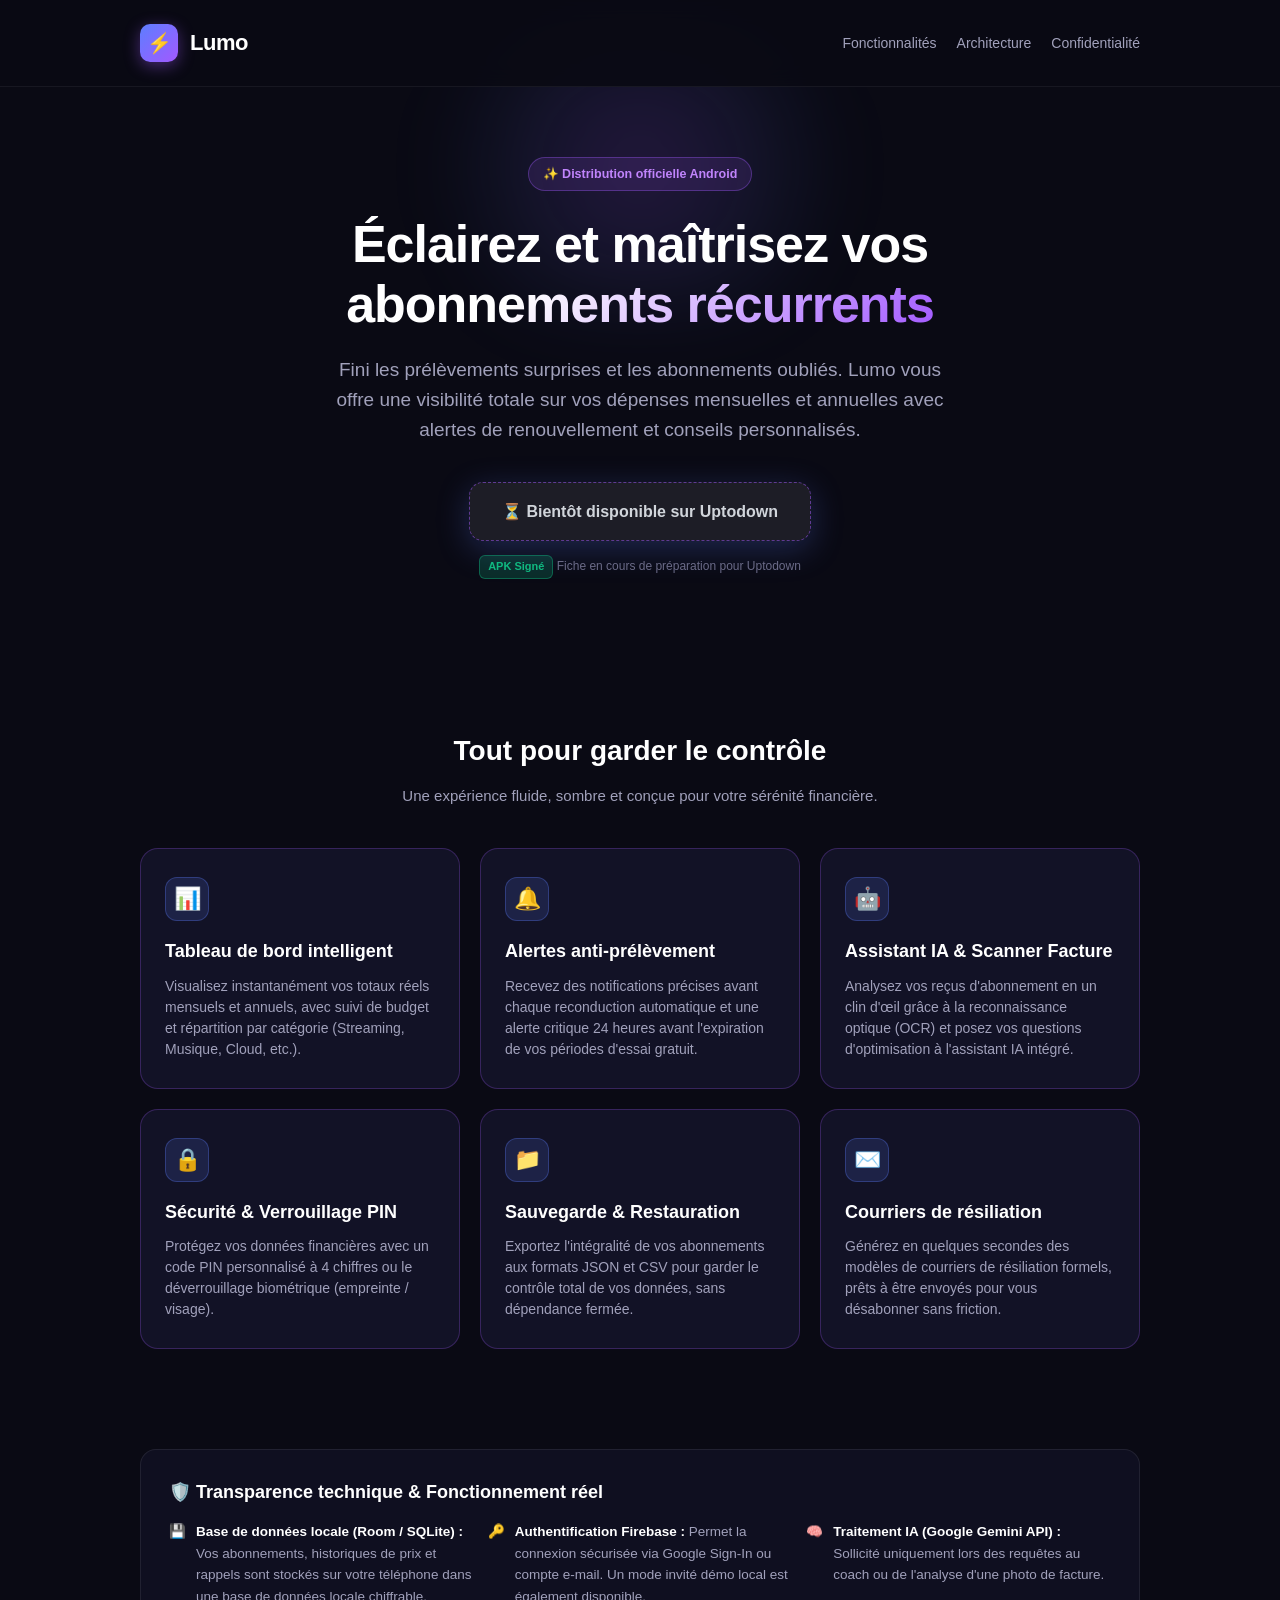
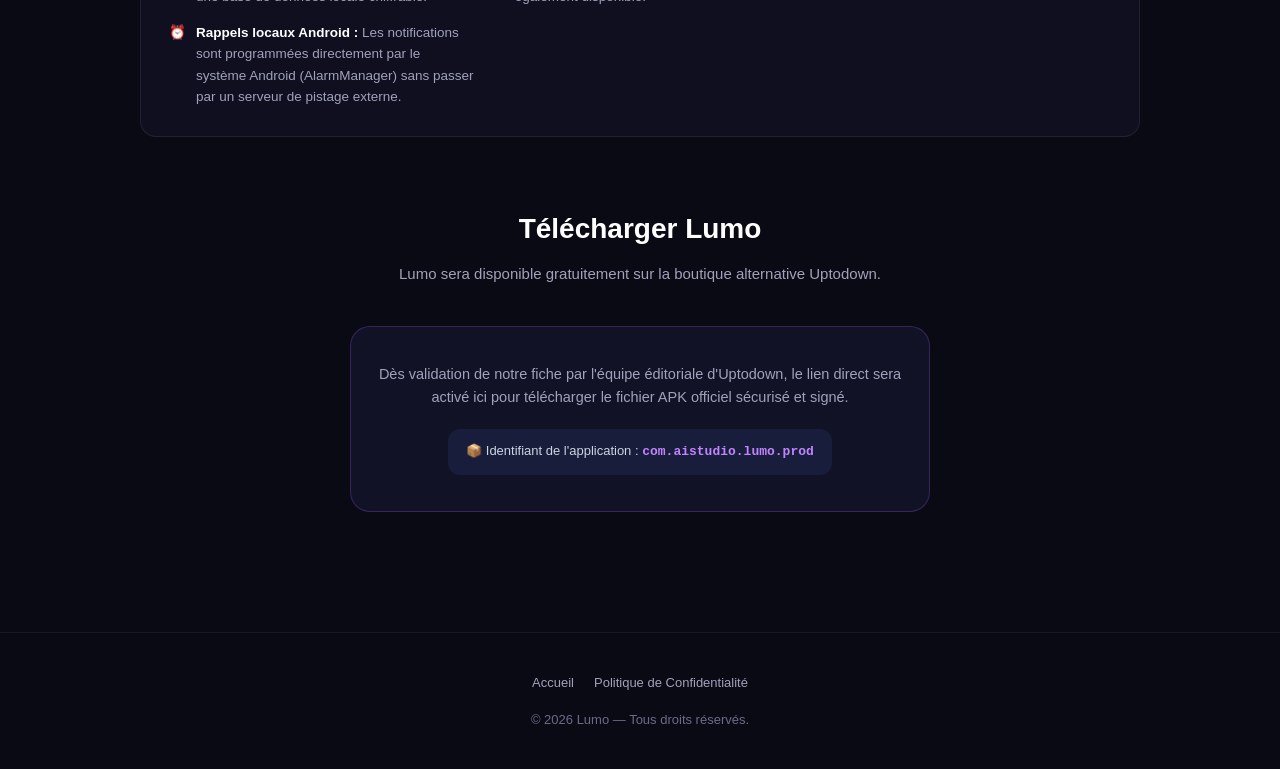
==== index.html @ ab12af0a "Add files via upload" ====
<!DOCTYPE html>
<html lang="fr">
<head>
  <meta charset="UTF-8">
  <meta name="viewport" content="width=device-width, initial-scale=1.0">
  <title>Lumo — Éclairez vos dépenses récurrentes</title>
  <meta name="description" content="Lumo vous aide à centraliser, optimiser et maîtriser vos abonnements récurrents avec alertes proactives et assistant financier.">
  <link rel="stylesheet" href="style.css">
</head>
<body>

  <!-- En-tête -->
  <header>
    <div class="container nav-wrapper">
      <a href="index.html" class="logo-brand">
        <div class="logo-badge">⚡</div>
        <span>Lumo</span>
      </a>
      <nav class="nav-links">
        <a href="#features">Fonctionnalités</a>
        <a href="#tech">Architecture</a>
        <a href="privacy.html">Confidentialité</a>
      </nav>
    </div>
  </header>

  <!-- Section Hero -->
  <main>
    <section class="hero">
      <div class="container">
        <div class="hero-pill">
          <span>✨ Distribution officielle Android</span>
        </div>
        <h1>
          Éclairez et maîtrisez vos <br>
          <span class="gradient-text">abonnements récurrents</span>
        </h1>
        <p class="hero-desc">
          Fini les prélèvements surprises et les abonnements oubliés. Lumo vous offre une visibilité totale sur vos dépenses mensuelles et annuelles avec alertes de renouvellement et conseils personnalisés.
        </p>

        <div class="cta-group">
          <!-- Bouton en attente tant que la fiche Uptodown n'est pas encore créée -->
          <a href="#download" class="btn-primary btn-pending" id="downloadBtn">
            <span>⏳ Bientôt disponible sur Uptodown</span>
          </a>
          <span class="cta-note">
            <span class="badge-uptodown">APK Signé</span> Fiche en cours de préparation pour Uptodown
          </span>
        </div>
      </div>
    </section>

    <!-- Fonctionnalités clés -->
    <section class="features-section" id="features">
      <div class="container">
        <div class="section-title">
          <h2>Tout pour garder le contrôle</h2>
          <p>Une expérience fluide, sombre et conçue pour votre sérénité financière.</p>
        </div>

        <div class="grid-3">
          <div class="card">
            <div class="card-icon">📊</div>
            <h3>Tableau de bord intelligent</h3>
            <p>Visualisez instantanément vos totaux réels mensuels et annuels, avec suivi de budget et répartition par catégorie (Streaming, Musique, Cloud, etc.).</p>
          </div>

          <div class="card">
            <div class="card-icon">🔔</div>
            <h3>Alertes anti-prélèvement</h3>
            <p>Recevez des notifications précises avant chaque reconduction automatique et une alerte critique 24 heures avant l'expiration de vos périodes d'essai gratuit.</p>
          </div>

          <div class="card">
            <div class="card-icon">🤖</div>
            <h3>Assistant IA & Scanner Facture</h3>
            <p>Analysez vos reçus d'abonnement en un clin d'œil grâce à la reconnaissance optique (OCR) et posez vos questions d'optimisation à l'assistant IA intégré.</p>
          </div>

          <div class="card">
            <div class="card-icon">🔒</div>
            <h3>Sécurité & Verrouillage PIN</h3>
            <p>Protégez vos données financières avec un code PIN personnalisé à 4 chiffres ou le déverrouillage biométrique (empreinte / visage).</p>
          </div>

          <div class="card">
            <div class="card-icon">📁</div>
            <h3>Sauvegarde & Restauration</h3>
            <p>Exportez l'intégralité de vos abonnements aux formats JSON et CSV pour garder le contrôle total de vos données, sans dépendance fermée.</p>
          </div>

          <div class="card">
            <div class="card-icon">✉️</div>
            <h3>Courriers de résiliation</h3>
            <p>Générez en quelques secondes des modèles de courriers de résiliation formels, prêts à être envoyés pour vous désabonner sans friction.</p>
          </div>
        </div>
      </div>
    </section>

    <!-- Transparence technique -->
    <section class="tech-section" id="tech">
      <div class="container">
        <div class="tech-box">
          <h3>🛡️ Transparence technique & Fonctionnement réel</h3>
          <ul class="tech-list">
            <li>
              <span>💾</span>
              <div>
                <strong>Base de données locale (Room / SQLite) :</strong>
                Vos abonnements, historiques de prix et rappels sont stockés sur votre téléphone dans une base de données locale chiffrable.
              </div>
            </li>
            <li>
              <span>🔑</span>
              <div>
                <strong>Authentification Firebase :</strong>
                Permet la connexion sécurisée via Google Sign-In ou compte e-mail. Un mode invité démo local est également disponible.
              </div>
            </li>
            <li>
              <span>🧠</span>
              <div>
                <strong>Traitement IA (Google Gemini API) :</strong>
                Sollicité uniquement lors des requêtes au coach ou de l'analyse d'une photo de facture.
              </div>
            </li>
            <li>
              <span>⏰</span>
              <div>
                <strong>Rappels locaux Android :</strong>
                Les notifications sont programmées directement par le système Android (AlarmManager) sans passer par un serveur de pistage externe.
              </div>
            </li>
          </ul>
        </div>
      </div>
    </section>

    <!-- Section Téléchargement -->
    <section class="features-section" id="download" style="text-align: center; padding-top: 30px;">
      <div class="container">
        <div class="section-title">
          <h2>Télécharger Lumo</h2>
          <p>Lumo sera disponible gratuitement sur la boutique alternative Uptodown.</p>
        </div>
        <div style="background: var(--bg-card); border: 1px solid var(--bg-card-border); border-radius: 20px; padding: 36px 20px; max-width: 580px; margin: 0 auto;">
          <p style="color: var(--text-gray); margin-bottom: 20px; font-size: 14.5px;">
            Dès validation de notre fiche par l'équipe éditoriale d'Uptodown, le lien direct sera activé ici pour télécharger le fichier APK officiel sécurisé et signé.
          </p>
          <div style="padding: 12px 18px; background: rgba(93, 126, 255, 0.1); border-radius: 12px; font-size: 13px; color: #cbd5e1; display: inline-block;">
            📦 Identifiant de l'application : <code style="color: var(--neon-purple); font-weight: bold;">com.aistudio.lumo.prod</code>
          </div>
        </div>
      </div>
    </section>
  </main>

  <!-- Pied de page -->
  <footer>
    <div class="container">
      <div class="footer-links">
        <a href="index.html">Accueil</a>
        <a href="privacy.html">Politique de Confidentialité</a>
      </div>
      <p>© 2026 Lumo — Tous droits réservés.</p>
    </div>
  </footer>

</body>
</html>
---- style.css ----
:root {
  --bg-dark: #0a0a14;
  --bg-card: #121226;
  --bg-card-border: rgba(162, 89, 255, 0.25);
  --electric-blue: #5d7eff;
  --neon-violet: #a259ff;
  --neon-purple: #c084fc;
  --text-white: #ffffff;
  --text-gray: #a1a1bb;
  --text-muted: #6b6b88;
  --success-green: #10b981;
  --gradient-cta: linear-gradient(135deg, #5d7eff 0%, #a259ff 100%);
  --glow-shadow: 0 8px 32px rgba(93, 126, 255, 0.25);
}

* {
  margin: 0;
  padding: 0;
  box-sizing: border-box;
}

body {
  font-family: -apple-system, BlinkMacSystemFont, "Segoe UI", Roboto, Helvetica, Arial, sans-serif;
  background-color: var(--bg-dark);
  color: var(--text-white);
  line-height: 1.6;
  overflow-x: hidden;
  -webkit-font-smoothing: antialiased;
}

.container {
  max-width: 1040px;
  margin: 0 auto;
  padding: 0 20px;
}

/* Header */
header {
  padding: 24px 0;
  border-bottom: 1px solid rgba(255, 255, 255, 0.06);
  position: sticky;
  top: 0;
  background-color: rgba(10, 10, 20, 0.92);
  backdrop-filter: blur(12px);
  z-index: 100;
}

.nav-wrapper {
  display: flex;
  justify-content: space-between;
  align-items: center;
}

.logo-brand {
  display: flex;
  align-items: center;
  gap: 12px;
  text-decoration: none;
  color: var(--text-white);
  font-weight: 800;
  font-size: 22px;
  letter-spacing: -0.5px;
}

.logo-badge {
  width: 38px;
  height: 38px;
  border-radius: 10px;
  background: var(--gradient-cta);
  display: flex;
  align-items: center;
  justify-content: center;
  font-size: 20px;
  box-shadow: 0 4px 16px rgba(162, 89, 255, 0.4);
}

.nav-links {
  display: flex;
  align-items: center;
  gap: 20px;
}

.nav-links a {
  color: var(--text-gray);
  text-decoration: none;
  font-size: 14px;
  font-weight: 500;
  transition: color 0.2s ease;
}

.nav-links a:hover {
  color: var(--text-white);
}

/* Hero Section */
.hero {
  padding: 70px 0 50px;
  text-align: center;
  position: relative;
}

.hero::before {
  content: "";
  position: absolute;
  top: -60px;
  left: 50%;
  transform: translateX(-50%);
  width: 480px;
  height: 280px;
  background: radial-gradient(circle, rgba(162, 89, 255, 0.18) 0%, rgba(93, 126, 255, 0.08) 50%, transparent 70%);
  filter: blur(40px);
  pointer-events: none;
  z-index: 0;
}

.hero-pill {
  display: inline-flex;
  align-items: center;
  gap: 8px;
  padding: 6px 14px;
  border-radius: 20px;
  background: rgba(162, 89, 255, 0.12);
  border: 1px solid rgba(162, 89, 255, 0.35);
  font-size: 12.5px;
  font-weight: 600;
  color: var(--neon-purple);
  margin-bottom: 24px;
  position: relative;
  z-index: 1;
}

.hero h1 {
  font-size: clamp(32px, 6vw, 52px);
  font-weight: 800;
  line-height: 1.15;
  letter-spacing: -1px;
  margin-bottom: 20px;
  position: relative;
  z-index: 1;
}

.gradient-text {
  background: linear-gradient(135deg, #ffffff 30%, #a259ff 100%);
  -webkit-background-clip: text;
  -webkit-text-fill-color: transparent;
}

.hero-desc {
  font-size: clamp(16px, 2.5vw, 19px);
  color: var(--text-gray);
  max-width: 620px;
  margin: 0 auto 36px;
  position: relative;
  z-index: 1;
}

.cta-group {
  display: flex;
  flex-direction: column;
  align-items: center;
  gap: 14px;
  margin-bottom: 40px;
  position: relative;
  z-index: 1;
}

.btn-primary {
  display: inline-flex;
  align-items: center;
  justify-content: center;
  gap: 10px;
  padding: 16px 32px;
  border-radius: 14px;
  background: var(--gradient-cta);
  color: var(--text-white);
  font-weight: 700;
  font-size: 16px;
  text-decoration: none;
  box-shadow: var(--glow-shadow);
  transition: transform 0.2s ease, box-shadow 0.2s ease;
  cursor: pointer;
  border: none;
}

.btn-primary:hover {
  transform: translateY(-2px);
  box-shadow: 0 12px 36px rgba(162, 89, 255, 0.4);
}

.btn-pending {
  background: rgba(255, 255, 255, 0.08);
  border: 1px dashed rgba(162, 89, 255, 0.5);
  color: #d1d5db;
  cursor: default;
}

.badge-uptodown {
  display: inline-block;
  font-size: 11px;
  background: rgba(16, 185, 129, 0.2);
  color: var(--success-green);
  padding: 2px 8px;
  border-radius: 6px;
  border: 1px solid rgba(16, 185, 129, 0.4);
  font-weight: 700;
}

.cta-note {
  font-size: 12px;
  color: var(--text-muted);
}

/* Feature Grid */
.features-section {
  padding: 60px 0;
}

.section-title {
  text-align: center;
  margin-bottom: 40px;
}

.section-title h2 {
  font-size: 28px;
  font-weight: 800;
  margin-bottom: 10px;
}

.section-title p {
  color: var(--text-gray);
  font-size: 15px;
}

.grid-3 {
  display: grid;
  grid-template-columns: repeat(auto-fit, minmax(280px, 1fr));
  gap: 20px;
}

.card {
  background: var(--bg-card);
  border: 1px solid var(--bg-card-border);
  border-radius: 18px;
  padding: 28px 24px;
  transition: transform 0.2s ease, border-color 0.2s ease;
}

.card:hover {
  transform: translateY(-4px);
  border-color: rgba(93, 126, 255, 0.5);
}

.card-icon {
  width: 44px;
  height: 44px;
  border-radius: 12px;
  background: rgba(93, 126, 255, 0.15);
  display: flex;
  align-items: center;
  justify-content: center;
  font-size: 22px;
  margin-bottom: 16px;
  border: 1px solid rgba(93, 126, 255, 0.3);
}

.card h3 {
  font-size: 18px;
  font-weight: 700;
  margin-bottom: 10px;
}

.card p {
  font-size: 14px;
  color: var(--text-gray);
  line-height: 1.5;
}

/* Technical Transparency Section */
.tech-section {
  padding: 40px 0;
}

.tech-box {
  background: rgba(18, 18, 38, 0.7);
  border: 1px solid rgba(255, 255, 255, 0.08);
  border-radius: 16px;
  padding: 28px;
}

.tech-box h3 {
  font-size: 18px;
  margin-bottom: 14px;
  display: flex;
  align-items: center;
  gap: 8px;
}

.tech-list {
  list-style: none;
  display: grid;
  grid-template-columns: repeat(auto-fit, minmax(260px, 1fr));
  gap: 14px;
}

.tech-list li {
  font-size: 13.5px;
  color: var(--text-gray);
  display: flex;
  align-items: flex-start;
  gap: 10px;
}

.tech-list li strong {
  color: var(--text-white);
}

/* Footer */
footer {
  border-top: 1px solid rgba(255, 255, 255, 0.06);
  padding: 40px 0;
  margin-top: 60px;
  text-align: center;
  font-size: 13px;
  color: var(--text-muted);
}

.footer-links {
  display: flex;
  justify-content: center;
  gap: 20px;
  margin-bottom: 16px;
}

.footer-links a {
  color: var(--text-gray);
  text-decoration: none;
  font-weight: 500;
}

.footer-links a:hover {
  color: var(--neon-purple);
}

/* Privacy Policy Layout */
.privacy-content {
  padding: 40px 0 80px;
  max-width: 820px;
  margin: 0 auto;
}

.privacy-content h1 {
  font-size: 32px;
  margin-bottom: 12px;
}

.privacy-content .date-badge {
  font-size: 13px;
  color: var(--text-muted);
  margin-bottom: 32px;
  display: block;
}

.privacy-section {
  background: var(--bg-card);
  border: 1px solid var(--bg-card-border);
  border-radius: 16px;
  padding: 24px;
  margin-bottom: 24px;
}

.privacy-section h2 {
  font-size: 19px;
  color: var(--electric-blue);
  margin-bottom: 12px;
  display: flex;
  align-items: center;
  gap: 10px;
}

.privacy-section p, .privacy-section ul {
  font-size: 14px;
  color: var(--text-gray);
  line-height: 1.65;
  margin-bottom: 12px;
}

.privacy-section ul {
  padding-left: 20px;
}

.privacy-section li {
  margin-bottom: 8px;
}

.notice-box {
  background: rgba(93, 126, 255, 0.1);
  border-left: 3px solid var(--electric-blue);
  padding: 14px;
  border-radius: 0 10px 10px 0;
  margin: 16px 0;
  font-size: 13px;
  color: #cbd5e1;
}

.contact-highlight {
  background: rgba(162, 89, 255, 0.1);
  border: 1px dashed rgba(162, 89, 255, 0.4);
  padding: 16px;
  border-radius: 12px;
  margin-top: 14px;
  font-size: 13px;
}
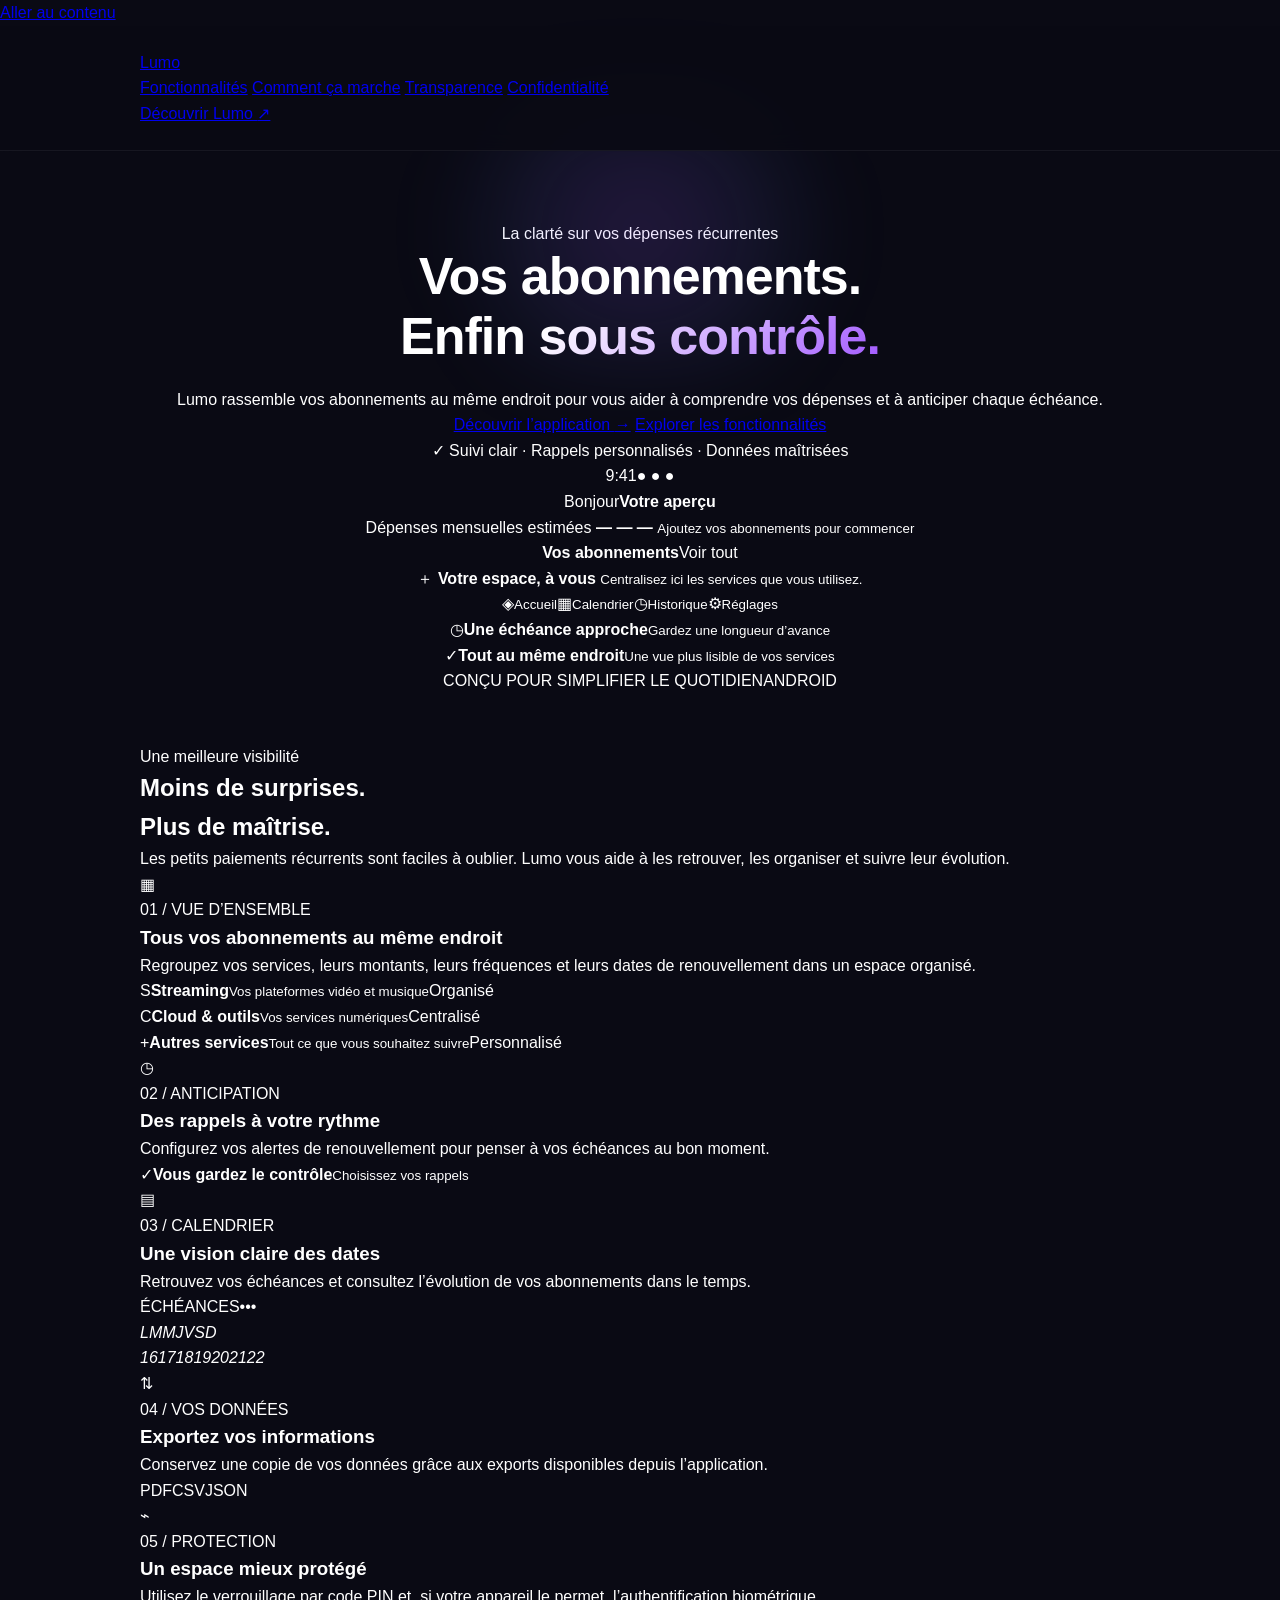
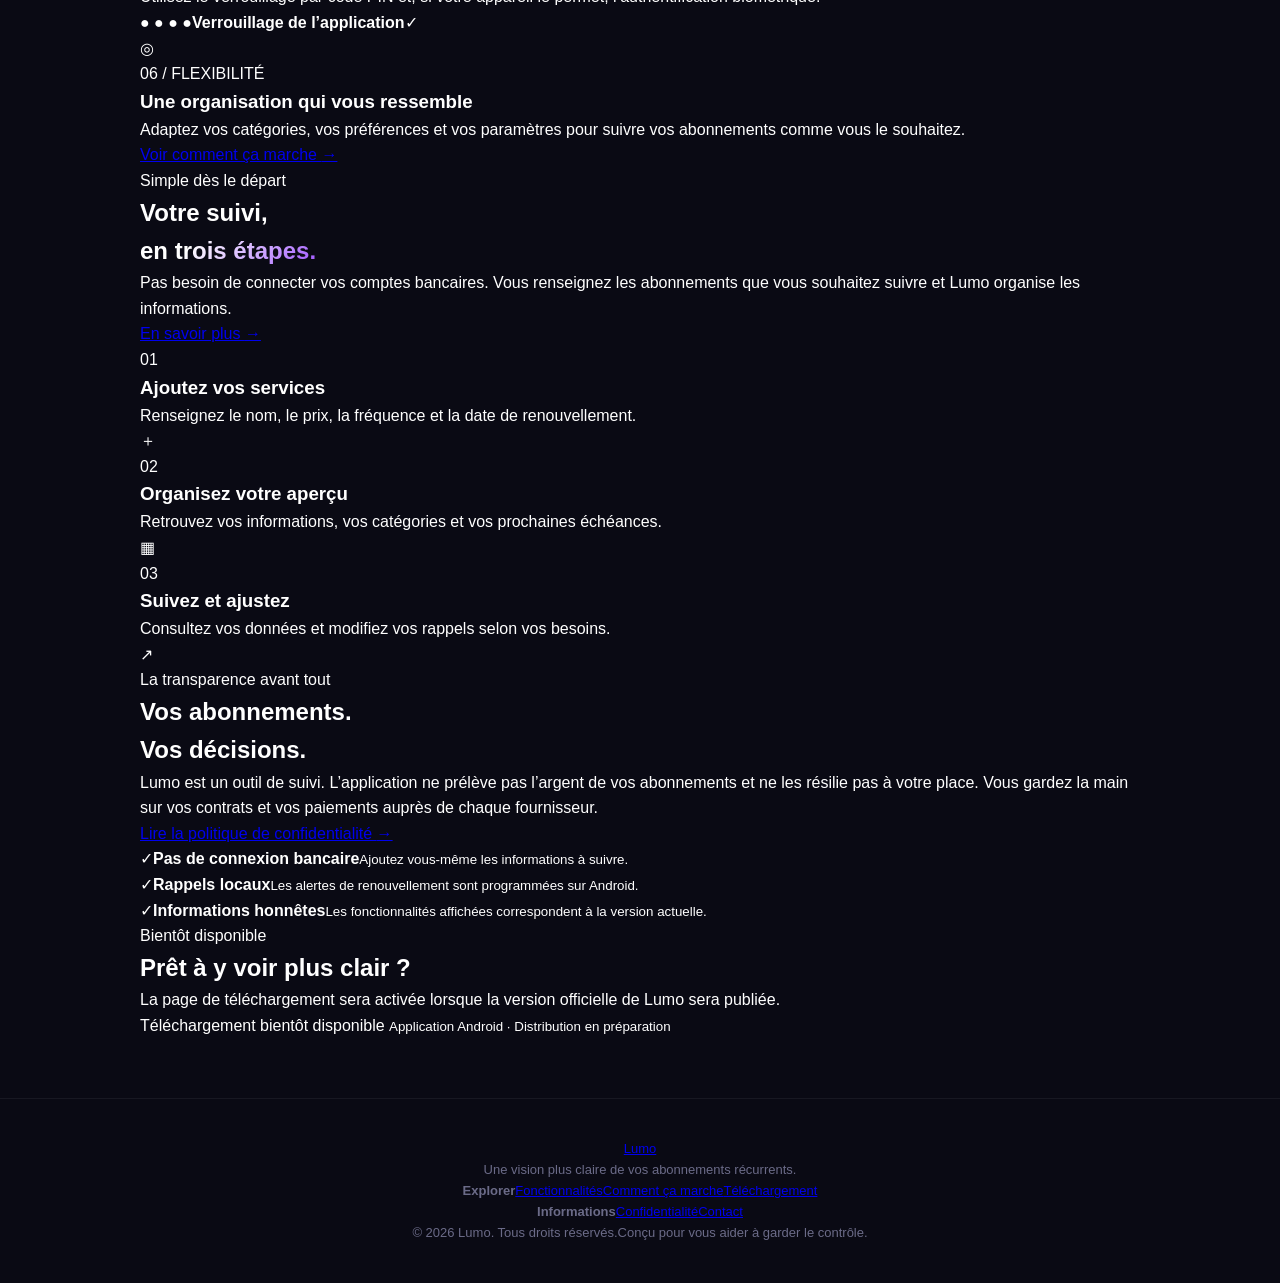
==== commit 2e5882c1: "Redesign Lumo landing page" ====
--- a/index.html
+++ b/index.html
@@ -1,172 +1,194 @@
-<!DOCTYPE html>
+<!doctype html>
 <html lang="fr">
 <head>
-  <meta charset="UTF-8">
-  <meta name="viewport" content="width=device-width, initial-scale=1.0">
-  <title>Lumo — Éclairez vos dépenses récurrentes</title>
-  <meta name="description" content="Lumo vous aide à centraliser, optimiser et maîtriser vos abonnements récurrents avec alertes proactives et assistant financier.">
+  <meta charset="utf-8">
+  <meta name="viewport" content="width=device-width, initial-scale=1">
+  <meta name="theme-color" content="#090914">
+  <meta name="description" content="Lumo vous aide à organiser vos abonnements, suivre vos dépenses récurrentes et anticiper vos prochaines échéances depuis Android.">
+  <meta property="og:type" content="website">
+  <meta property="og:title" content="Lumo — Vos abonnements, en toute clarté">
+  <meta property="og:description" content="Une vue claire de vos abonnements, de vos dépenses et de vos prochaines échéances.">
+  <title>Lumo — Vos abonnements, en toute clarté</title>
+  <link rel="preconnect" href="https://fonts.googleapis.com">
+  <link rel="preconnect" href="https://fonts.gstatic.com" crossorigin>
+  <link href="https://fonts.googleapis.com/css2?family=DM+Sans:wght@400;500;600;700&family=Manrope:wght@400;500;600;700;800&display=swap" rel="stylesheet">
   <link rel="stylesheet" href="style.css">
 </head>
 <body>
-
-  <!-- En-tête -->
-  <header>
-    <div class="container nav-wrapper">
-      <a href="index.html" class="logo-brand">
-        <div class="logo-badge">⚡</div>
+  <a class="skip-link" href="#contenu">Aller au contenu</a>
+  <header class="site-header">
+    <div class="container nav-shell">
+      <a class="brand" href="index.html" aria-label="Lumo, accueil">
+        <span class="brand-mark" aria-hidden="true"><span></span><span></span><span></span></span>
         <span>Lumo</span>
       </a>
-      <nav class="nav-links">
-        <a href="#features">Fonctionnalités</a>
-        <a href="#tech">Architecture</a>
+      <nav class="main-nav" aria-label="Navigation principale">
+        <a href="#fonctionnalites">Fonctionnalités</a>
+        <a href="#comment-ca-marche">Comment ça marche</a>
+        <a href="#transparence">Transparence</a>
         <a href="privacy.html">Confidentialité</a>
       </nav>
+      <a class="nav-cta" href="#telechargement">Découvrir Lumo <span aria-hidden="true">↗</span></a>
     </div>
   </header>
 
-  <!-- Section Hero -->
-  <main>
-    <section class="hero">
+  <main id="contenu">
+    <section class="hero section-wrap">
+      <div class="hero-glow hero-glow-one" aria-hidden="true"></div>
+      <div class="hero-glow hero-glow-two" aria-hidden="true"></div>
+      <div class="container hero-grid">
+        <div class="hero-copy">
+          <div class="eyebrow"><span class="status-dot"></span> La clarté sur vos dépenses récurrentes</div>
+          <h1>Vos abonnements.<br><span class="gradient-text">Enfin sous contrôle.</span></h1>
+          <p class="hero-lead">Lumo rassemble vos abonnements au même endroit pour vous aider à comprendre vos dépenses et à anticiper chaque échéance.</p>
+          <div class="hero-actions">
+            <a class="button button-primary" href="#telechargement">Découvrir l’application <span aria-hidden="true">→</span></a>
+            <a class="button button-quiet" href="#fonctionnalites">Explorer les fonctionnalités</a>
+          </div>
+          <div class="hero-proof">
+            <span class="proof-icon">✓</span>
+            <span>Suivi clair · Rappels personnalisés · Données maîtrisées</span>
+          </div>
+        </div>
+
+        <div class="product-stage" aria-label="Aperçu illustratif de l'interface Lumo">
+          <div class="stage-orbit orbit-a" aria-hidden="true"></div>
+          <div class="stage-orbit orbit-b" aria-hidden="true"></div>
+          <div class="phone-frame">
+            <div class="phone-top"><span>9:41</span><span>● ● ●</span></div>
+            <div class="app-screen">
+              <div class="app-greeting"><span>Bonjour</span><strong>Votre aperçu</strong></div>
+              <div class="app-total-card">
+                <span>Dépenses mensuelles estimées</span>
+                <strong>— — —</strong>
+                <small>Ajoutez vos abonnements pour commencer</small>
+                <div class="total-sparkline"><i></i><i></i><i></i><i></i><i></i><i></i><i></i><i></i><i></i></div>
+              </div>
+              <div class="app-section-head"><strong>Vos abonnements</strong><span>Voir tout</span></div>
+              <div class="app-empty">
+                <span class="empty-symbol">＋</span>
+                <strong>Votre espace, à vous</strong>
+                <small>Centralisez ici les services que vous utilisez.</small>
+              </div>
+              <div class="app-bottom"><span class="active">◈<small>Accueil</small></span><span>▦<small>Calendrier</small></span><span>◷<small>Historique</small></span><span>⚙<small>Réglages</small></span></div>
+            </div>
+          </div>
+          <div class="floating-note note-top"><span class="note-icon">◷</span><span><strong>Une échéance approche</strong><small>Gardez une longueur d’avance</small></span></div>
+          <div class="floating-note note-bottom"><span class="note-icon note-check">✓</span><span><strong>Tout au même endroit</strong><small>Une vue plus lisible de vos services</small></span></div>
+        </div>
+      </div>
+      <div class="container hero-bottom"><span>CONÇU POUR SIMPLIFIER LE QUOTIDIEN</span><span class="hero-line"></span><span>ANDROID</span></div>
+    </section>
+
+    <section class="intro section-wrap" id="fonctionnalites">
       <div class="container">
-        <div class="hero-pill">
-          <span>✨ Distribution officielle Android</span>
+        <div class="section-heading">
+          <span class="eyebrow">Une meilleure visibilité</span>
+          <h2>Moins de surprises.<br><span class="muted-gradient">Plus de maîtrise.</span></h2>
+          <p>Les petits paiements récurrents sont faciles à oublier. Lumo vous aide à les retrouver, les organiser et suivre leur évolution.</p>
         </div>
-        <h1>
-          Éclairez et maîtrisez vos <br>
-          <span class="gradient-text">abonnements récurrents</span>
-        </h1>
-        <p class="hero-desc">
-          Fini les prélèvements surprises et les abonnements oubliés. Lumo vous offre une visibilité totale sur vos dépenses mensuelles et annuelles avec alertes de renouvellement et conseils personnalisés.
-        </p>
-
-        <div class="cta-group">
-          <!-- Bouton en attente tant que la fiche Uptodown n'est pas encore créée -->
-          <a href="#download" class="btn-primary btn-pending" id="downloadBtn">
-            <span>⏳ Bientôt disponible sur Uptodown</span>
-          </a>
-          <span class="cta-note">
-            <span class="badge-uptodown">APK Signé</span> Fiche en cours de préparation pour Uptodown
-          </span>
+        <div class="feature-grid">
+          <article class="feature-card feature-card-large">
+            <div class="feature-icon icon-purple">▦</div>
+            <span class="feature-kicker">01 / VUE D’ENSEMBLE</span>
+            <h3>Tous vos abonnements au même endroit</h3>
+            <p>Regroupez vos services, leurs montants, leurs fréquences et leurs dates de renouvellement dans un espace organisé.</p>
+            <div class="mini-list">
+              <div><span class="service-dot dot-one">S</span><span><strong>Streaming</strong><small>Vos plateformes vidéo et musique</small></span><span class="mini-tag">Organisé</span></div>
+              <div><span class="service-dot dot-two">C</span><span><strong>Cloud & outils</strong><small>Vos services numériques</small></span><span class="mini-tag">Centralisé</span></div>
+              <div><span class="service-dot dot-three">+</span><span><strong>Autres services</strong><small>Tout ce que vous souhaitez suivre</small></span><span class="mini-tag">Personnalisé</span></div>
+            </div>
+          </article>
+          <article class="feature-card">
+            <div class="feature-icon icon-blue">◷</div>
+            <span class="feature-kicker">02 / ANTICIPATION</span>
+            <h3>Des rappels à votre rythme</h3>
+            <p>Configurez vos alertes de renouvellement pour penser à vos échéances au bon moment.</p>
+            <div class="feature-visual reminder-visual"><span class="reminder-ring">✓</span><span><strong>Vous gardez le contrôle</strong><small>Choisissez vos rappels</small></span></div>
+          </article>
+          <article class="feature-card">
+            <div class="feature-icon icon-pink">▤</div>
+            <span class="feature-kicker">03 / CALENDRIER</span>
+            <h3>Une vision claire des dates</h3>
+            <p>Retrouvez vos échéances et consultez l’évolution de vos abonnements dans le temps.</p>
+            <div class="calendar-visual"><div class="calendar-head"><span>ÉCHÉANCES</span><span>•••</span></div><div class="calendar-days"><i>L</i><i>M</i><i>M</i><i>J</i><i>V</i><i>S</i><i>D</i></div><div class="calendar-dates"><i>16</i><i>17</i><i class="marked">18</i><i>19</i><i>20</i><i class="marked">21</i><i>22</i></div></div>
+          </article>
+          <article class="feature-card">
+            <div class="feature-icon icon-green">⇅</div>
+            <span class="feature-kicker">04 / VOS DONNÉES</span>
+            <h3>Exportez vos informations</h3>
+            <p>Conservez une copie de vos données grâce aux exports disponibles depuis l’application.</p>
+            <div class="export-pills"><span>PDF</span><span>CSV</span><span>JSON</span></div>
+          </article>
+          <article class="feature-card">
+            <div class="feature-icon icon-gold">⌁</div>
+            <span class="feature-kicker">05 / PROTECTION</span>
+            <h3>Un espace mieux protégé</h3>
+            <p>Utilisez le verrouillage par code PIN et, si votre appareil le permet, l’authentification biométrique.</p>
+            <div class="security-visual"><span>● ● ● ●</span><b>Verrouillage de l’application</b><span class="security-check">✓</span></div>
+          </article>
+          <article class="feature-card feature-card-accent">
+            <div class="feature-icon icon-white">◎</div>
+            <span class="feature-kicker">06 / FLEXIBILITÉ</span>
+            <h3>Une organisation qui vous ressemble</h3>
+            <p>Adaptez vos catégories, vos préférences et vos paramètres pour suivre vos abonnements comme vous le souhaitez.</p>
+            <a class="text-link" href="#comment-ca-marche">Voir comment ça marche <span aria-hidden="true">→</span></a>
+          </article>
         </div>
       </div>
     </section>
 
-    <!-- Fonctionnalités clés -->
-    <section class="features-section" id="features">
-      <div class="container">
-        <div class="section-title">
-          <h2>Tout pour garder le contrôle</h2>
-          <p>Une expérience fluide, sombre et conçue pour votre sérénité financière.</p>
+    <section class="workflow section-wrap" id="comment-ca-marche">
+      <div class="container workflow-grid">
+        <div class="section-heading align-left">
+          <span class="eyebrow">Simple dès le départ</span>
+          <h2>Votre suivi,<br><span class="gradient-text">en trois étapes.</span></h2>
+          <p>Pas besoin de connecter vos comptes bancaires. Vous renseignez les abonnements que vous souhaitez suivre et Lumo organise les informations.</p>
+          <a class="button button-secondary" href="#telechargement">En savoir plus <span aria-hidden="true">→</span></a>
         </div>
-
-        <div class="grid-3">
-          <div class="card">
-            <div class="card-icon">📊</div>
-            <h3>Tableau de bord intelligent</h3>
-            <p>Visualisez instantanément vos totaux réels mensuels et annuels, avec suivi de budget et répartition par catégorie (Streaming, Musique, Cloud, etc.).</p>
-          </div>
-
-          <div class="card">
-            <div class="card-icon">🔔</div>
-            <h3>Alertes anti-prélèvement</h3>
-            <p>Recevez des notifications précises avant chaque reconduction automatique et une alerte critique 24 heures avant l'expiration de vos périodes d'essai gratuit.</p>
-          </div>
-
-          <div class="card">
-            <div class="card-icon">🤖</div>
-            <h3>Assistant IA & Scanner Facture</h3>
-            <p>Analysez vos reçus d'abonnement en un clin d'œil grâce à la reconnaissance optique (OCR) et posez vos questions d'optimisation à l'assistant IA intégré.</p>
-          </div>
-
-          <div class="card">
-            <div class="card-icon">🔒</div>
-            <h3>Sécurité & Verrouillage PIN</h3>
-            <p>Protégez vos données financières avec un code PIN personnalisé à 4 chiffres ou le déverrouillage biométrique (empreinte / visage).</p>
-          </div>
-
-          <div class="card">
-            <div class="card-icon">📁</div>
-            <h3>Sauvegarde & Restauration</h3>
-            <p>Exportez l'intégralité de vos abonnements aux formats JSON et CSV pour garder le contrôle total de vos données, sans dépendance fermée.</p>
-          </div>
-
-          <div class="card">
-            <div class="card-icon">✉️</div>
-            <h3>Courriers de résiliation</h3>
-            <p>Générez en quelques secondes des modèles de courriers de résiliation formels, prêts à être envoyés pour vous désabonner sans friction.</p>
-          </div>
+        <div class="steps">
+          <article class="step"><span class="step-number">01</span><div><h3>Ajoutez vos services</h3><p>Renseignez le nom, le prix, la fréquence et la date de renouvellement.</p></div><span class="step-symbol">＋</span></article>
+          <article class="step"><span class="step-number">02</span><div><h3>Organisez votre aperçu</h3><p>Retrouvez vos informations, vos catégories et vos prochaines échéances.</p></div><span class="step-symbol">▦</span></article>
+          <article class="step"><span class="step-number">03</span><div><h3>Suivez et ajustez</h3><p>Consultez vos données et modifiez vos rappels selon vos besoins.</p></div><span class="step-symbol">↗</span></article>
         </div>
       </div>
     </section>
 
-    <!-- Transparence technique -->
-    <section class="tech-section" id="tech">
-      <div class="container">
-        <div class="tech-box">
-          <h3>🛡️ Transparence technique & Fonctionnement réel</h3>
-          <ul class="tech-list">
-            <li>
-              <span>💾</span>
-              <div>
-                <strong>Base de données locale (Room / SQLite) :</strong>
-                Vos abonnements, historiques de prix et rappels sont stockés sur votre téléphone dans une base de données locale chiffrable.
-              </div>
-            </li>
-            <li>
-              <span>🔑</span>
-              <div>
-                <strong>Authentification Firebase :</strong>
-                Permet la connexion sécurisée via Google Sign-In ou compte e-mail. Un mode invité démo local est également disponible.
-              </div>
-            </li>
-            <li>
-              <span>🧠</span>
-              <div>
-                <strong>Traitement IA (Google Gemini API) :</strong>
-                Sollicité uniquement lors des requêtes au coach ou de l'analyse d'une photo de facture.
-              </div>
-            </li>
-            <li>
-              <span>⏰</span>
-              <div>
-                <strong>Rappels locaux Android :</strong>
-                Les notifications sont programmées directement par le système Android (AlarmManager) sans passer par un serveur de pistage externe.
-              </div>
-            </li>
-          </ul>
+    <section class="trust section-wrap" id="transparence">
+      <div class="container trust-panel">
+        <div class="trust-copy">
+          <span class="eyebrow">La transparence avant tout</span>
+          <h2>Vos abonnements.<br>Vos décisions.</h2>
+          <p>Lumo est un outil de suivi. L’application ne prélève pas l’argent de vos abonnements et ne les résilie pas à votre place. Vous gardez la main sur vos contrats et vos paiements auprès de chaque fournisseur.</p>
+          <a class="text-link" href="privacy.html">Lire la politique de confidentialité <span aria-hidden="true">→</span></a>
+        </div>
+        <div class="trust-points">
+          <div><span class="trust-check">✓</span><span><strong>Pas de connexion bancaire</strong><small>Ajoutez vous-même les informations à suivre.</small></span></div>
+          <div><span class="trust-check">✓</span><span><strong>Rappels locaux</strong><small>Les alertes de renouvellement sont programmées sur Android.</small></span></div>
+          <div><span class="trust-check">✓</span><span><strong>Informations honnêtes</strong><small>Les fonctionnalités affichées correspondent à la version actuelle.</small></span></div>
         </div>
       </div>
     </section>
 
-    <!-- Section Téléchargement -->
-    <section class="features-section" id="download" style="text-align: center; padding-top: 30px;">
-      <div class="container">
-        <div class="section-title">
-          <h2>Télécharger Lumo</h2>
-          <p>Lumo sera disponible gratuitement sur la boutique alternative Uptodown.</p>
-        </div>
-        <div style="background: var(--bg-card); border: 1px solid var(--bg-card-border); border-radius: 20px; padding: 36px 20px; max-width: 580px; margin: 0 auto;">
-          <p style="color: var(--text-gray); margin-bottom: 20px; font-size: 14.5px;">
-            Dès validation de notre fiche par l'équipe éditoriale d'Uptodown, le lien direct sera activé ici pour télécharger le fichier APK officiel sécurisé et signé.
-          </p>
-          <div style="padding: 12px 18px; background: rgba(93, 126, 255, 0.1); border-radius: 12px; font-size: 13px; color: #cbd5e1; display: inline-block;">
-            📦 Identifiant de l'application : <code style="color: var(--neon-purple); font-weight: bold;">com.aistudio.lumo.prod</code>
-          </div>
-        </div>
+    <section class="download section-wrap" id="telechargement">
+      <div class="container download-panel">
+        <div class="download-orb" aria-hidden="true"></div>
+        <span class="eyebrow">Bientôt disponible</span>
+        <h2>Prêt à y voir plus clair ?</h2>
+        <p>La page de téléchargement sera activée lorsque la version officielle de Lumo sera publiée.</p>
+        <span class="button button-disabled" aria-disabled="true">Téléchargement bientôt disponible</span>
+        <small class="download-note">Application Android · Distribution en préparation</small>
       </div>
     </section>
   </main>
 
-  <!-- Pied de page -->
-  <footer>
-    <div class="container">
-      <div class="footer-links">
-        <a href="index.html">Accueil</a>
-        <a href="privacy.html">Politique de Confidentialité</a>
-      </div>
-      <p>© 2026 Lumo — Tous droits réservés.</p>
+  <footer class="site-footer">
+    <div class="container footer-main">
+      <div class="footer-brand"><a class="brand" href="index.html"><span class="brand-mark" aria-hidden="true"><span></span><span></span><span></span></span><span>Lumo</span></a><p>Une vision plus claire de vos abonnements récurrents.</p></div>
+      <div class="footer-nav"><strong>Explorer</strong><a href="#fonctionnalites">Fonctionnalités</a><a href="#comment-ca-marche">Comment ça marche</a><a href="#telechargement">Téléchargement</a></div>
+      <div class="footer-nav"><strong>Informations</strong><a href="privacy.html">Confidentialité</a><a href="mailto:">Contact</a></div>
     </div>
+    <div class="container footer-bottom"><span>© 2026 Lumo. Tous droits réservés.</span><span>Conçu pour vous aider à garder le contrôle.</span></div>
   </footer>
-
 </body>
-</html>
+</html>
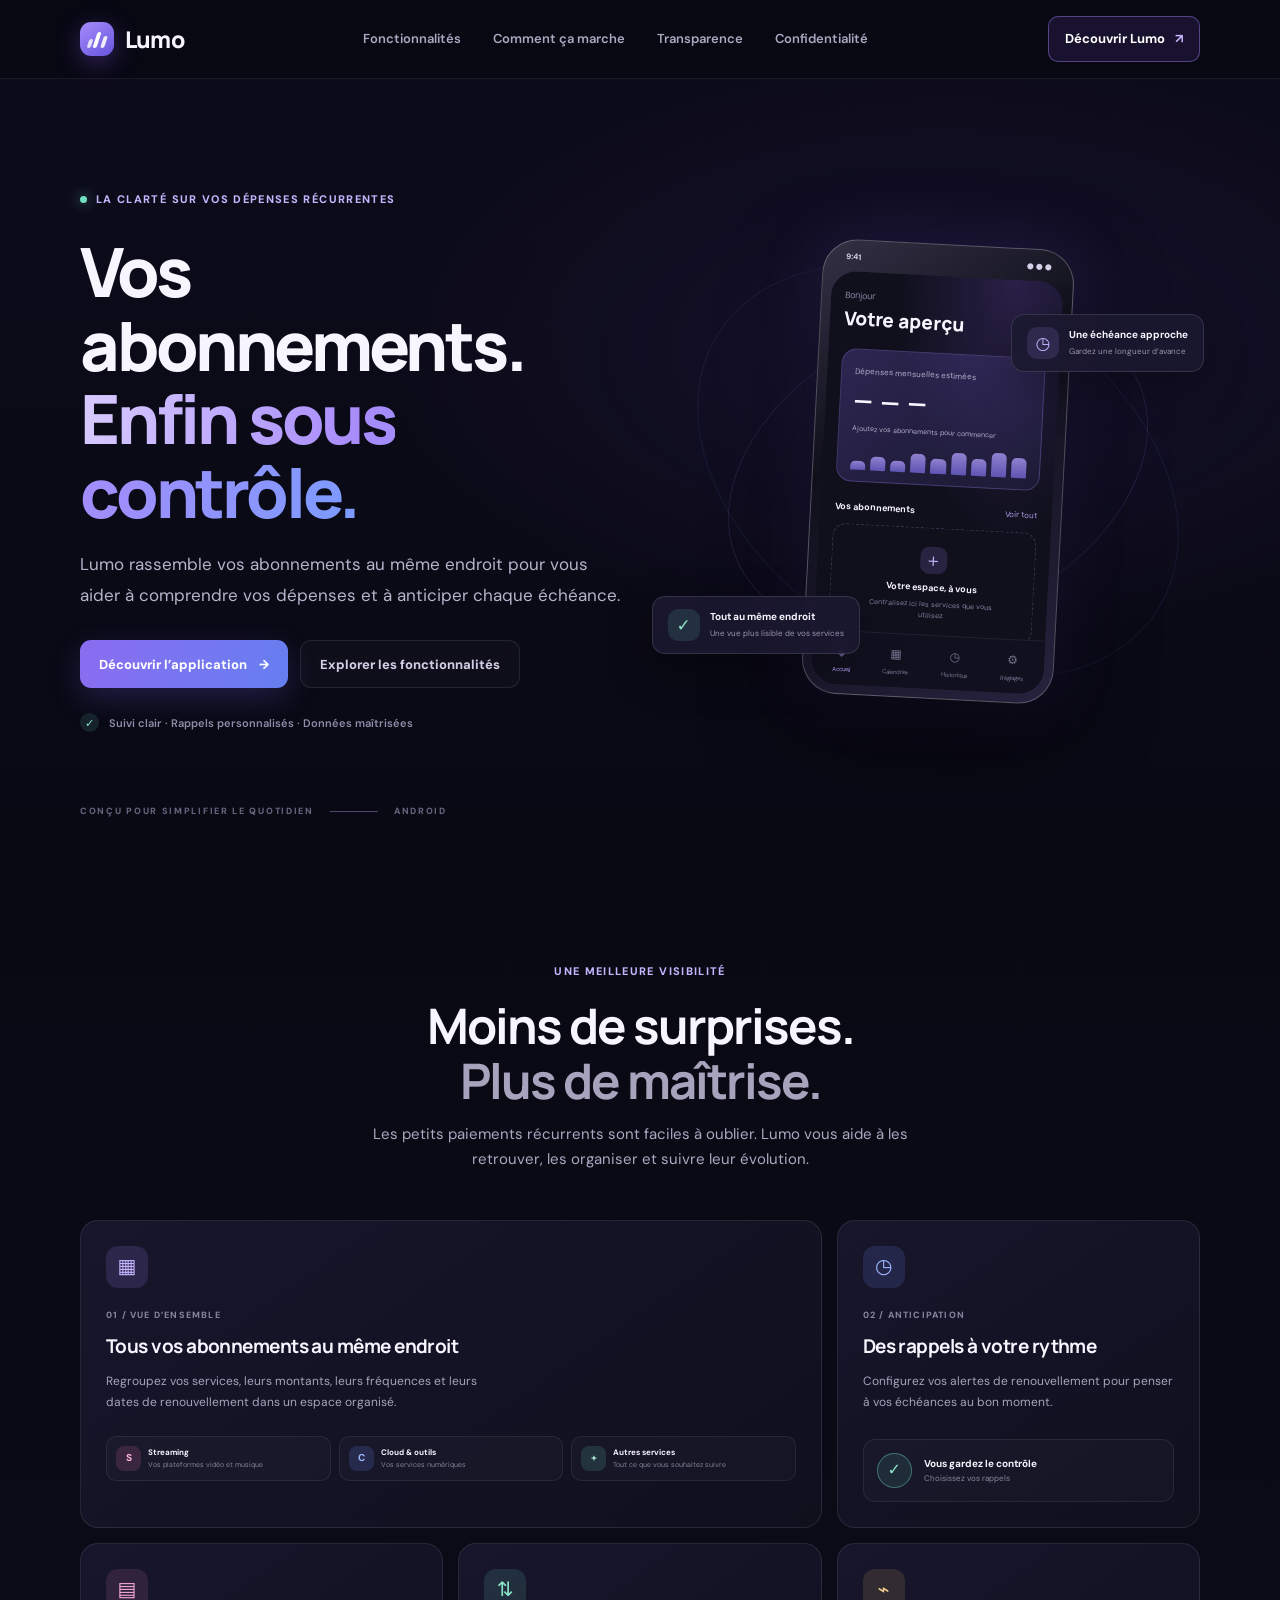
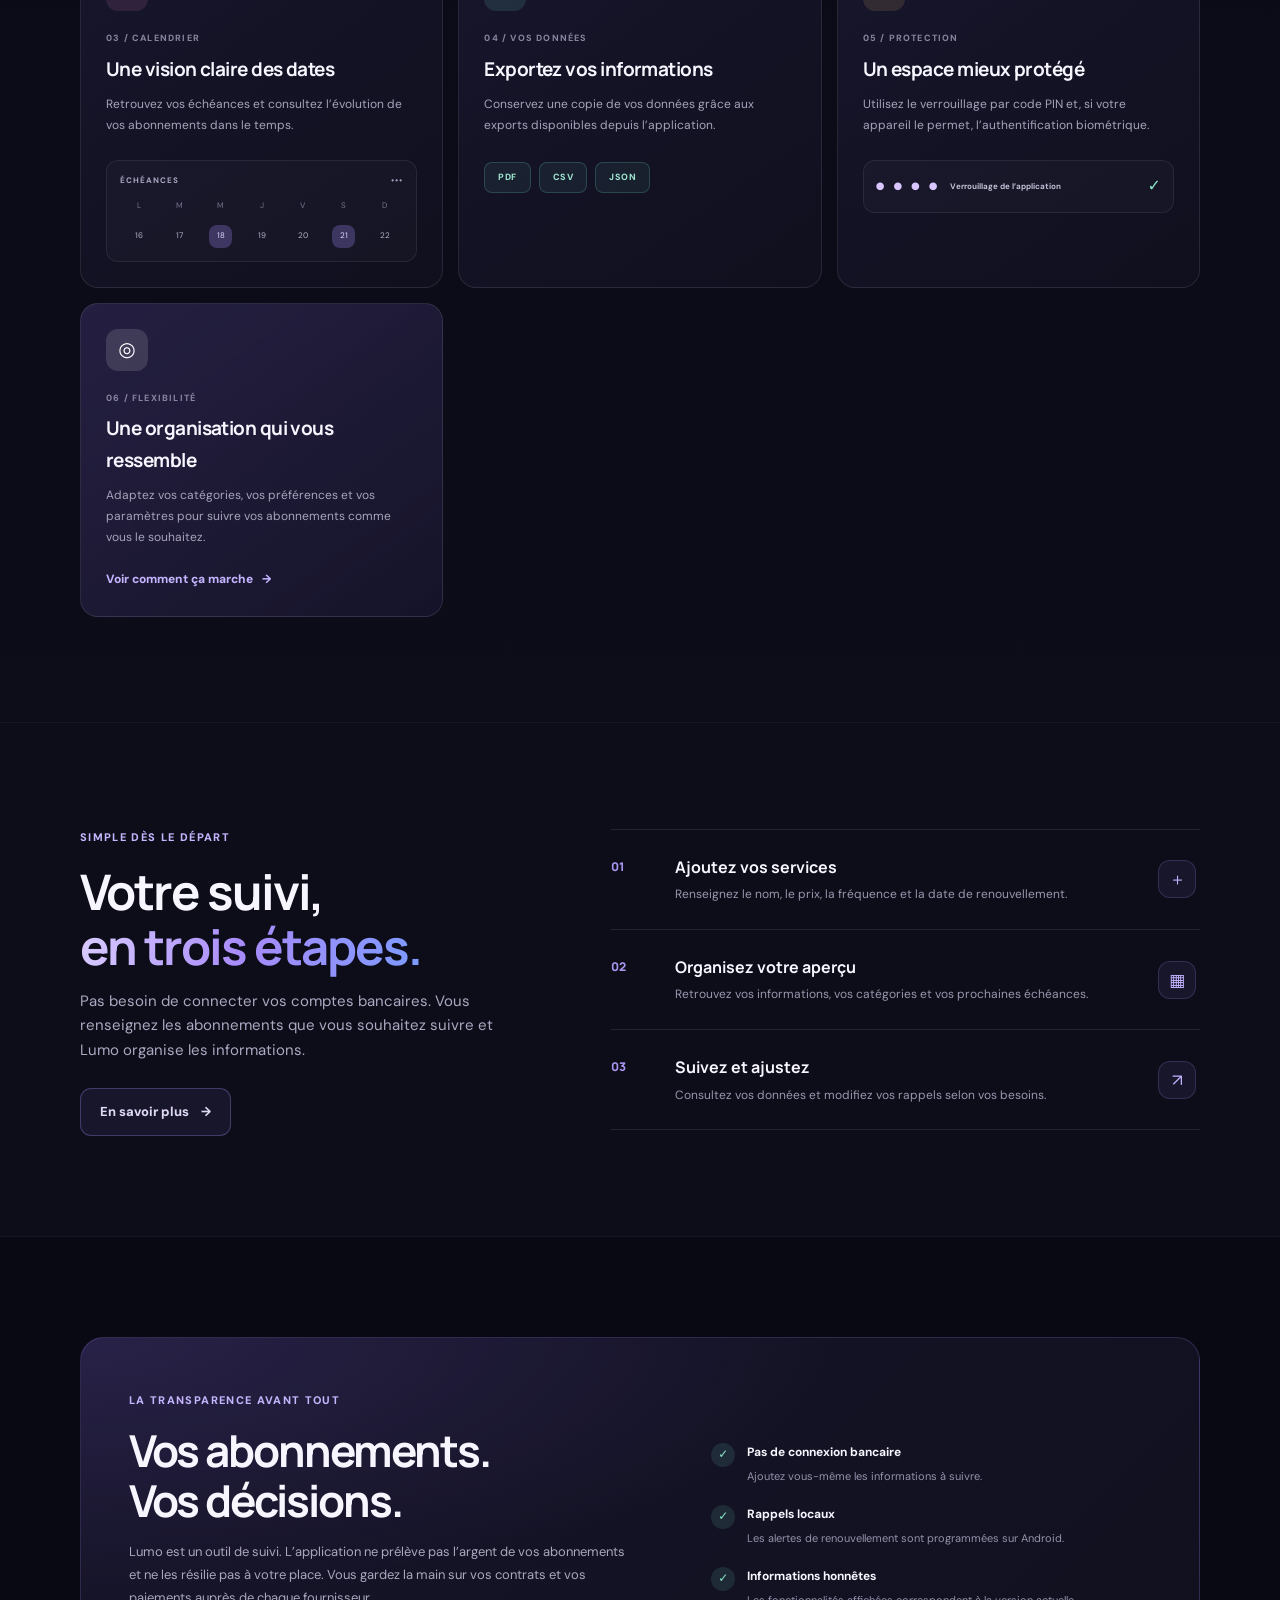
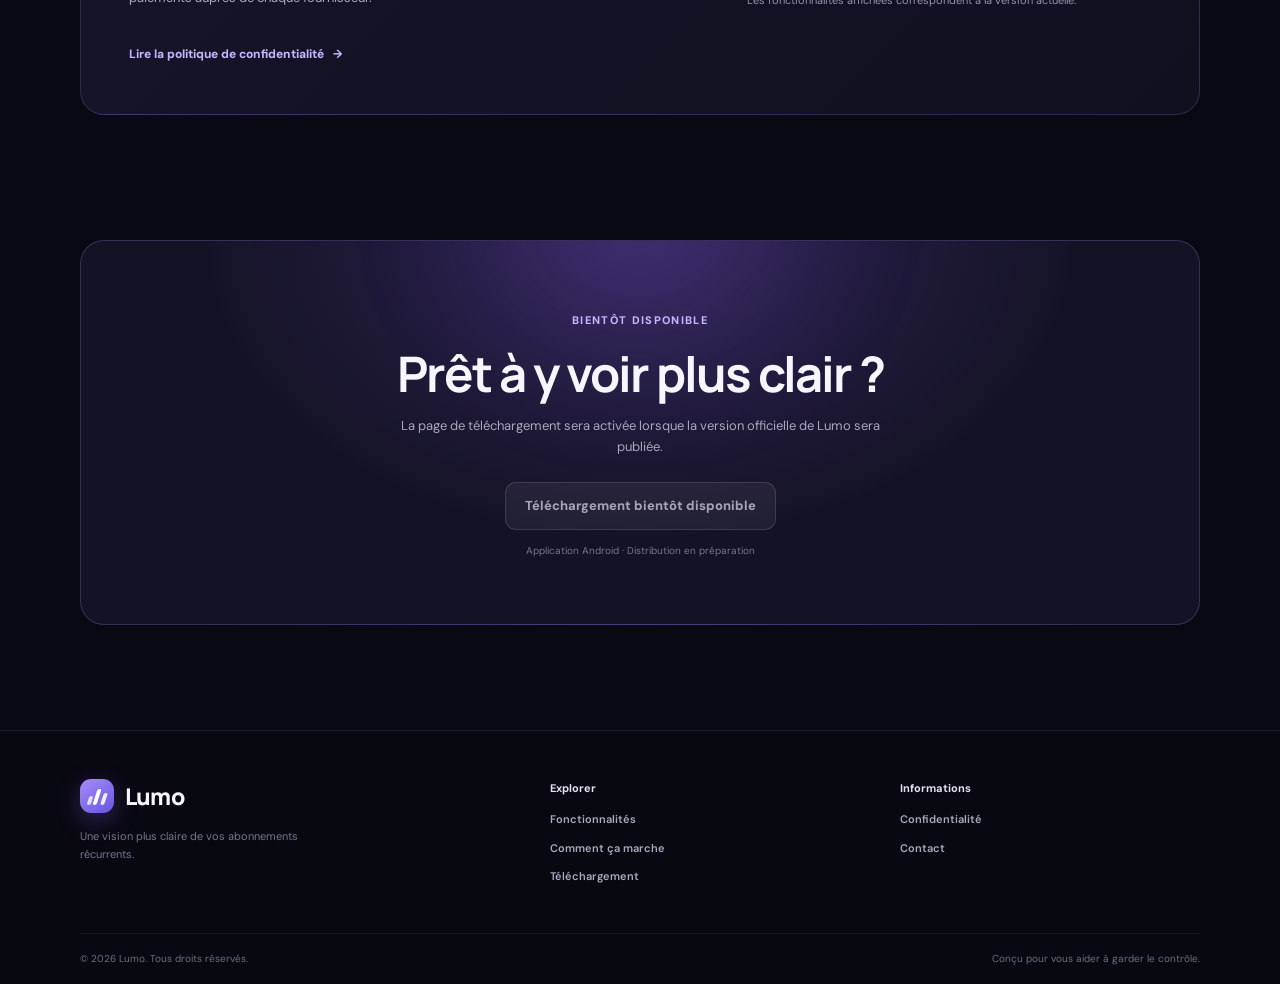
==== commit 132e719a: "Link contact navigation to privacy contact section" ====
--- a/index.html
+++ b/index.html
@@ -186,7 +186,7 @@
     <div class="container footer-main">
       <div class="footer-brand"><a class="brand" href="index.html"><span class="brand-mark" aria-hidden="true"><span></span><span></span><span></span></span><span>Lumo</span></a><p>Une vision plus claire de vos abonnements récurrents.</p></div>
       <div class="footer-nav"><strong>Explorer</strong><a href="#fonctionnalites">Fonctionnalités</a><a href="#comment-ca-marche">Comment ça marche</a><a href="#telechargement">Téléchargement</a></div>
-      <div class="footer-nav"><strong>Informations</strong><a href="privacy.html">Confidentialité</a><a href="mailto:">Contact</a></div>
+      <div class="footer-nav"><strong>Informations</strong><a href="privacy.html">Confidentialité</a><a href="privacy.html#contact">Contact</a></div>
     </div>
     <div class="container footer-bottom"><span>© 2026 Lumo. Tous droits réservés.</span><span>Conçu pour vous aider à garder le contrôle.</span></div>
   </footer>
--- a/style.css
+++ b/style.css
@@ -1,412 +1,87 @@
 :root {
-  --bg-dark: #0a0a14;
-  --bg-card: #121226;
-  --bg-card-border: rgba(162, 89, 255, 0.25);
-  --electric-blue: #5d7eff;
-  --neon-violet: #a259ff;
-  --neon-purple: #c084fc;
-  --text-white: #ffffff;
-  --text-gray: #a1a1bb;
-  --text-muted: #6b6b88;
-  --success-green: #10b981;
-  --gradient-cta: linear-gradient(135deg, #5d7eff 0%, #a259ff 100%);
-  --glow-shadow: 0 8px 32px rgba(93, 126, 255, 0.25);
+  color-scheme: dark;
+  --bg: #090914;
+  --bg-soft: #0e0e1c;
+  --panel: #131326;
+  --panel-2: #19182f;
+  --line: rgba(255,255,255,.09);
+  --text: #f7f6ff;
+  --muted: #aaa9c1;
+  --subtle: #77768f;
+  --purple: #a78bfa;
+  --violet: #8b5cf6;
+  --blue: #718bff;
+  --mint: #71e0c0;
+  --font: "DM Sans", system-ui, -apple-system, BlinkMacSystemFont, "Segoe UI", sans-serif;
+  --display: "Manrope", var(--font);
 }
-
-* {
-  margin: 0;
-  padding: 0;
-  box-sizing: border-box;
-}
-
-body {
-  font-family: -apple-system, BlinkMacSystemFont, "Segoe UI", Roboto, Helvetica, Arial, sans-serif;
-  background-color: var(--bg-dark);
-  color: var(--text-white);
-  line-height: 1.6;
-  overflow-x: hidden;
-  -webkit-font-smoothing: antialiased;
-}
-
-.container {
-  max-width: 1040px;
-  margin: 0 auto;
-  padding: 0 20px;
-}
-
-/* Header */
-header {
-  padding: 24px 0;
-  border-bottom: 1px solid rgba(255, 255, 255, 0.06);
-  position: sticky;
-  top: 0;
-  background-color: rgba(10, 10, 20, 0.92);
-  backdrop-filter: blur(12px);
-  z-index: 100;
-}
-
-.nav-wrapper {
-  display: flex;
-  justify-content: space-between;
-  align-items: center;
-}
-
-.logo-brand {
-  display: flex;
-  align-items: center;
-  gap: 12px;
-  text-decoration: none;
-  color: var(--text-white);
-  font-weight: 800;
-  font-size: 22px;
-  letter-spacing: -0.5px;
-}
-
-.logo-badge {
-  width: 38px;
-  height: 38px;
-  border-radius: 10px;
-  background: var(--gradient-cta);
-  display: flex;
-  align-items: center;
-  justify-content: center;
-  font-size: 20px;
-  box-shadow: 0 4px 16px rgba(162, 89, 255, 0.4);
-}
-
-.nav-links {
-  display: flex;
-  align-items: center;
-  gap: 20px;
-}
-
-.nav-links a {
-  color: var(--text-gray);
-  text-decoration: none;
-  font-size: 14px;
-  font-weight: 500;
-  transition: color 0.2s ease;
-}
-
-.nav-links a:hover {
-  color: var(--text-white);
-}
-
-/* Hero Section */
-.hero {
-  padding: 70px 0 50px;
-  text-align: center;
-  position: relative;
-}
-
-.hero::before {
-  content: "";
-  position: absolute;
-  top: -60px;
-  left: 50%;
-  transform: translateX(-50%);
-  width: 480px;
-  height: 280px;
-  background: radial-gradient(circle, rgba(162, 89, 255, 0.18) 0%, rgba(93, 126, 255, 0.08) 50%, transparent 70%);
-  filter: blur(40px);
-  pointer-events: none;
-  z-index: 0;
-}
-
-.hero-pill {
-  display: inline-flex;
-  align-items: center;
-  gap: 8px;
-  padding: 6px 14px;
-  border-radius: 20px;
-  background: rgba(162, 89, 255, 0.12);
-  border: 1px solid rgba(162, 89, 255, 0.35);
-  font-size: 12.5px;
-  font-weight: 600;
-  color: var(--neon-purple);
-  margin-bottom: 24px;
-  position: relative;
-  z-index: 1;
-}
-
-.hero h1 {
-  font-size: clamp(32px, 6vw, 52px);
-  font-weight: 800;
-  line-height: 1.15;
-  letter-spacing: -1px;
-  margin-bottom: 20px;
-  position: relative;
-  z-index: 1;
-}
-
-.gradient-text {
-  background: linear-gradient(135deg, #ffffff 30%, #a259ff 100%);
-  -webkit-background-clip: text;
-  -webkit-text-fill-color: transparent;
-}
-
-.hero-desc {
-  font-size: clamp(16px, 2.5vw, 19px);
-  color: var(--text-gray);
-  max-width: 620px;
-  margin: 0 auto 36px;
-  position: relative;
-  z-index: 1;
-}
-
-.cta-group {
-  display: flex;
-  flex-direction: column;
-  align-items: center;
-  gap: 14px;
-  margin-bottom: 40px;
-  position: relative;
-  z-index: 1;
-}
-
-.btn-primary {
-  display: inline-flex;
-  align-items: center;
-  justify-content: center;
-  gap: 10px;
-  padding: 16px 32px;
-  border-radius: 14px;
-  background: var(--gradient-cta);
-  color: var(--text-white);
-  font-weight: 700;
-  font-size: 16px;
-  text-decoration: none;
-  box-shadow: var(--glow-shadow);
-  transition: transform 0.2s ease, box-shadow 0.2s ease;
-  cursor: pointer;
-  border: none;
-}
-
-.btn-primary:hover {
-  transform: translateY(-2px);
-  box-shadow: 0 12px 36px rgba(162, 89, 255, 0.4);
-}
-
-.btn-pending {
-  background: rgba(255, 255, 255, 0.08);
-  border: 1px dashed rgba(162, 89, 255, 0.5);
-  color: #d1d5db;
-  cursor: default;
-}
-
-.badge-uptodown {
-  display: inline-block;
-  font-size: 11px;
-  background: rgba(16, 185, 129, 0.2);
-  color: var(--success-green);
-  padding: 2px 8px;
-  border-radius: 6px;
-  border: 1px solid rgba(16, 185, 129, 0.4);
-  font-weight: 700;
-}
-
-.cta-note {
-  font-size: 12px;
-  color: var(--text-muted);
-}
-
-/* Feature Grid */
-.features-section {
-  padding: 60px 0;
-}
-
-.section-title {
-  text-align: center;
-  margin-bottom: 40px;
-}
-
-.section-title h2 {
-  font-size: 28px;
-  font-weight: 800;
-  margin-bottom: 10px;
-}
-
-.section-title p {
-  color: var(--text-gray);
-  font-size: 15px;
-}
-
-.grid-3 {
-  display: grid;
-  grid-template-columns: repeat(auto-fit, minmax(280px, 1fr));
-  gap: 20px;
-}
-
-.card {
-  background: var(--bg-card);
-  border: 1px solid var(--bg-card-border);
-  border-radius: 18px;
-  padding: 28px 24px;
-  transition: transform 0.2s ease, border-color 0.2s ease;
-}
-
-.card:hover {
-  transform: translateY(-4px);
-  border-color: rgba(93, 126, 255, 0.5);
-}
-
-.card-icon {
-  width: 44px;
-  height: 44px;
-  border-radius: 12px;
-  background: rgba(93, 126, 255, 0.15);
-  display: flex;
-  align-items: center;
-  justify-content: center;
-  font-size: 22px;
-  margin-bottom: 16px;
-  border: 1px solid rgba(93, 126, 255, 0.3);
-}
-
-.card h3 {
-  font-size: 18px;
-  font-weight: 700;
-  margin-bottom: 10px;
-}
-
-.card p {
-  font-size: 14px;
-  color: var(--text-gray);
-  line-height: 1.5;
-}
-
-/* Technical Transparency Section */
-.tech-section {
-  padding: 40px 0;
-}
-
-.tech-box {
-  background: rgba(18, 18, 38, 0.7);
-  border: 1px solid rgba(255, 255, 255, 0.08);
-  border-radius: 16px;
-  padding: 28px;
-}
-
-.tech-box h3 {
-  font-size: 18px;
-  margin-bottom: 14px;
-  display: flex;
-  align-items: center;
-  gap: 8px;
-}
-
-.tech-list {
-  list-style: none;
-  display: grid;
-  grid-template-columns: repeat(auto-fit, minmax(260px, 1fr));
-  gap: 14px;
-}
-
-.tech-list li {
-  font-size: 13.5px;
-  color: var(--text-gray);
-  display: flex;
-  align-items: flex-start;
-  gap: 10px;
-}
-
-.tech-list li strong {
-  color: var(--text-white);
-}
-
-/* Footer */
-footer {
-  border-top: 1px solid rgba(255, 255, 255, 0.06);
-  padding: 40px 0;
-  margin-top: 60px;
-  text-align: center;
-  font-size: 13px;
-  color: var(--text-muted);
-}
-
-.footer-links {
-  display: flex;
-  justify-content: center;
-  gap: 20px;
-  margin-bottom: 16px;
-}
-
-.footer-links a {
-  color: var(--text-gray);
-  text-decoration: none;
-  font-weight: 500;
-}
-
-.footer-links a:hover {
-  color: var(--neon-purple);
-}
-
-/* Privacy Policy Layout */
-.privacy-content {
-  padding: 40px 0 80px;
-  max-width: 820px;
-  margin: 0 auto;
-}
-
-.privacy-content h1 {
-  font-size: 32px;
-  margin-bottom: 12px;
-}
-
-.privacy-content .date-badge {
-  font-size: 13px;
-  color: var(--text-muted);
-  margin-bottom: 32px;
-  display: block;
-}
-
-.privacy-section {
-  background: var(--bg-card);
-  border: 1px solid var(--bg-card-border);
-  border-radius: 16px;
-  padding: 24px;
-  margin-bottom: 24px;
-}
-
-.privacy-section h2 {
-  font-size: 19px;
-  color: var(--electric-blue);
-  margin-bottom: 12px;
-  display: flex;
-  align-items: center;
-  gap: 10px;
-}
-
-.privacy-section p, .privacy-section ul {
-  font-size: 14px;
-  color: var(--text-gray);
-  line-height: 1.65;
-  margin-bottom: 12px;
-}
-
-.privacy-section ul {
-  padding-left: 20px;
-}
-
-.privacy-section li {
-  margin-bottom: 8px;
-}
-
-.notice-box {
-  background: rgba(93, 126, 255, 0.1);
-  border-left: 3px solid var(--electric-blue);
-  padding: 14px;
-  border-radius: 0 10px 10px 0;
-  margin: 16px 0;
-  font-size: 13px;
-  color: #cbd5e1;
-}
-
-.contact-highlight {
-  background: rgba(162, 89, 255, 0.1);
-  border: 1px dashed rgba(162, 89, 255, 0.4);
-  padding: 16px;
-  border-radius: 12px;
-  margin-top: 14px;
-  font-size: 13px;
-}
+* { box-sizing: border-box; }
+html { scroll-behavior: smooth; scroll-padding-top: 92px; }
+body { margin: 0; background: var(--bg); color: var(--text); font-family: var(--font); line-height: 1.65; -webkit-font-smoothing: antialiased; }
+a { color: inherit; }
+button, a { -webkit-tap-highlight-color: transparent; }
+.container { width: min(1120px, calc(100% - 48px)); margin-inline: auto; }
+.skip-link { position: absolute; top: -60px; left: 16px; z-index: 999; padding: 10px 14px; background: white; color: #111; border-radius: 8px; }
+.skip-link:focus { top: 12px; }
+.site-header { position: sticky; top: 0; z-index: 50; background: rgba(9,9,20,.82); border-bottom: 1px solid rgba(255,255,255,.07); backdrop-filter: blur(18px); }
+.nav-shell { min-height: 78px; display: flex; align-items: center; justify-content: space-between; gap: 28px; }
+.brand { display: inline-flex; align-items: center; gap: 11px; text-decoration: none; color: var(--text); font: 800 23px var(--display); letter-spacing: -.8px; }
+.brand-mark { width: 34px; height: 34px; display: inline-flex; align-items: end; justify-content: center; gap: 3px; padding: 8px; border-radius: 11px; background: linear-gradient(145deg,#a78bfa,#6556df); box-shadow: 0 7px 24px rgba(139,92,246,.32); }
+.brand-mark span { width: 4px; border-radius: 4px; background: white; transform: skew(-18deg); }
+.brand-mark span:nth-child(1) { height: 9px; opacity: .78; }.brand-mark span:nth-child(2) { height: 16px; }.brand-mark span:nth-child(3) { height: 12px; opacity: .88; }
+.main-nav { display: flex; align-items: center; gap: clamp(16px,2.5vw,32px); }
+.main-nav a, .footer-nav a { color: var(--muted); text-decoration: none; font-size: 13px; font-weight: 600; transition: color .2s; }
+.main-nav a:hover, .footer-nav a:hover { color: white; }
+.nav-cta { text-decoration: none; color: white; font-size: 13px; font-weight: 700; padding: 11px 16px; border: 1px solid rgba(167,139,250,.42); border-radius: 10px; background: rgba(139,92,246,.12); }
+.nav-cta span { margin-left: 7px; color: #c4b5fd; }
+.section-wrap { position: relative; overflow: hidden; }
+.hero { padding: 88px 0 28px; background: radial-gradient(ellipse at 74% 36%,rgba(105,75,190,.13),transparent 42%), linear-gradient(180deg,#0c0b1a 0%,var(--bg) 100%); }
+.hero-grid { display: grid; grid-template-columns: 1.02fr .98fr; align-items: center; gap: 50px; min-height: 500px; position: relative; z-index: 1; }
+.hero-copy { padding: 18px 0 44px; }
+.eyebrow { display: inline-flex; align-items: center; gap: 9px; color: #c4b5fd; font-size: 11px; font-weight: 800; letter-spacing: 1.35px; text-transform: uppercase; }
+.status-dot { width: 7px; height: 7px; border-radius: 50%; background: var(--mint); box-shadow: 0 0 14px rgba(113,224,192,.8); }
+h1,h2,h3,p { margin-top: 0; }
+h1,h2,h3 { font-family: var(--display); }
+.hero h1 { margin: 24px 0 20px; font-size: clamp(43px,5.6vw,68px); line-height: 1.08; letter-spacing: -3.2px; font-weight: 800; }
+.gradient-text { background: linear-gradient(100deg,#d9ccff 0%,#a78bfa 48%,#7b9bff 100%); -webkit-background-clip: text; background-clip: text; color: transparent; }
+.hero-lead { max-width: 540px; color: #b6b4ca; font-size: 17px; line-height: 1.8; }
+.hero-actions { display: flex; flex-wrap: wrap; gap: 12px; margin-top: 30px; }
+.button { display: inline-flex; align-items: center; justify-content: center; gap: 12px; min-height: 48px; padding: 0 19px; border-radius: 11px; text-decoration: none; font-size: 13px; font-weight: 800; transition: transform .2s,border-color .2s,background .2s; }
+.button:hover { transform: translateY(-2px); }
+.button-primary { color: white; background: linear-gradient(110deg,#8b6cf0,#657ff0); box-shadow: 0 10px 30px rgba(111,91,222,.24); }
+.button-primary:hover { box-shadow: 0 14px 34px rgba(111,91,222,.36); }
+.button-quiet { color: #d2cfe5; border: 1px solid var(--line); background: rgba(255,255,255,.025); }
+.hero-proof { display: flex; align-items: center; gap: 10px; margin-top: 25px; color: #8e8ca8; font-size: 11px; font-weight: 600; }
+.proof-icon { display: grid; place-items: center; width: 19px; height: 19px; border-radius: 50%; color: #8ce6c9; background: rgba(113,224,192,.12); }
+.product-stage { min-height: 480px; position: relative; display: grid; place-items: center; }
+.stage-orbit { position: absolute; border: 1px solid rgba(167,139,250,.13); border-radius: 50%; transform: rotate(-24deg); }
+.orbit-a { width: 440px; height: 300px; }.orbit-b { width: 520px; height: 365px; transform: rotate(32deg); border-color: rgba(113,139,255,.1); }
+.phone-frame { width: 252px; height: 455px; position: relative; z-index: 2; padding: 9px; border: 1px solid rgba(255,255,255,.25); border-radius: 35px; background: linear-gradient(145deg,#333044,#10101b 38%,#27223e); box-shadow: 0 34px 90px rgba(0,0,0,.55),0 0 65px rgba(139,92,246,.17); transform: rotate(3deg); }
+.phone-top { height: 22px; display: flex; justify-content: space-between; padding: 1px 13px 0; color: #d5d0e8; font-size: 8px; font-weight: 700; }
+.app-screen { height: calc(100% - 22px); overflow: hidden; position: relative; padding: 17px 14px 0; border-radius: 25px; background: radial-gradient(ellipse at 80% 0%,rgba(133,91,225,.22),transparent 44%),#10101d; }
+.app-greeting span,.app-greeting strong { display: block; }.app-greeting span { color: #89869f; font-size: 9px; }.app-greeting strong { margin-top: 2px; font: 800 19px var(--display); }
+.app-total-card { margin-top: 17px; padding: 15px 13px 11px; border: 1px solid rgba(167,139,250,.25); border-radius: 15px; background: linear-gradient(135deg,rgba(116,89,205,.3),rgba(52,54,107,.22)); }
+.app-total-card span,.app-total-card small { display: block; color: #b3adc9; font-size: 8px; }.app-total-card strong { display: block; margin: 5px 0; font: 800 25px var(--display); letter-spacing: 1px; }.app-total-card small { font-size: 7px; }
+.total-sparkline { height: 25px; display: flex; align-items: end; gap: 5px; margin-top: 10px; }.total-sparkline i { flex: 1; border-radius: 5px 5px 1px 1px; background: linear-gradient(#b5a0ff,#7267db); opacity: .75; }.total-sparkline i:nth-child(1){height:35%}.total-sparkline i:nth-child(2){height:55%}.total-sparkline i:nth-child(3){height:42%}.total-sparkline i:nth-child(4){height:75%}.total-sparkline i:nth-child(5){height:60%}.total-sparkline i:nth-child(6){height:88%}.total-sparkline i:nth-child(7){height:68%}.total-sparkline i:nth-child(8){height:96%}.total-sparkline i:nth-child(9){height:78%}
+.app-section-head { display: flex; justify-content: space-between; margin: 18px 1px 10px; font-size: 9px; }.app-section-head span { color: #a99be7; font-size: 8px; }
+.app-empty { min-height: 112px; display: flex; flex-direction: column; align-items: center; justify-content: center; border: 1px dashed rgba(181,166,235,.23); border-radius: 13px; text-align: center; }.empty-symbol { display: grid; place-items: center; width: 27px; height: 27px; border-radius: 9px; background: rgba(167,139,250,.16); color: #c4b5fd; font-size: 18px; }.app-empty strong { margin-top: 7px; font-size: 9px; }.app-empty small { max-width: 145px; margin-top: 3px; color: #85829e; font-size: 7px; }
+.app-bottom { position: absolute; right: 0; bottom: 0; left: 0; display: flex; justify-content: space-around; padding: 11px 4px 9px; border-top: 1px solid rgba(255,255,255,.07); background: #11101f; color: #77748f; font-size: 12px; text-align: center; }.app-bottom span { display: flex; flex-direction: column; gap: 3px; }.app-bottom small { font-size: 6px; }.app-bottom .active { color: #b9a5ff; }
+.floating-note { position: absolute; z-index: 3; display: flex; align-items: center; gap: 10px; padding: 12px 15px; border: 1px solid rgba(255,255,255,.12); border-radius: 13px; background: rgba(27,25,48,.9); box-shadow: 0 16px 45px rgba(0,0,0,.28); backdrop-filter: blur(14px); }.note-top { top: 82px; right: -4px; }.note-bottom { bottom: 58px; left: -24px; }.note-icon { display: grid; place-items: center; width: 32px; height: 32px; border-radius: 10px; color: #c5b4ff; background: rgba(167,139,250,.15); font-size: 17px; }.note-check { color: #8de6c8; background: rgba(113,224,192,.13); }.floating-note strong,.floating-note small { display: block; }.floating-note strong { font-size: 10px; }.floating-note small { margin-top: 2px; color: #9895ae; font-size: 8px; }
+.hero-bottom { display: flex; align-items: center; gap: 16px; padding-top: 28px; color: #68667f; font-size: 9px; font-weight: 800; letter-spacing: 1.7px; }.hero-line { width: 48px; height: 1px; background: #4e466d; }
+.intro { padding: 110px 0 105px; background: linear-gradient(180deg,#090914,#0d0d1a 100%); }.section-heading { max-width: 650px; margin: 0 auto 48px; text-align: center; }.section-heading h2,.trust h2,.download h2 { margin: 14px 0; font-size: clamp(34px,4.5vw,49px); line-height: 1.13; letter-spacing: -2px; }.section-heading p { max-width: 590px; margin: 0 auto; color: var(--muted); font-size: 15px; }.muted-gradient { color: #a7a3bd; }
+.feature-grid { display: grid; grid-template-columns: repeat(3,minmax(0,1fr)); gap: 15px; }.feature-card { min-height: 305px; padding: 25px; border: 1px solid var(--line); border-radius: 18px; background: linear-gradient(145deg,rgba(24,23,45,.94),rgba(16,16,30,.96)); transition: transform .25s,border-color .25s; }.feature-card:hover { transform: translateY(-4px); border-color: rgba(167,139,250,.35); }.feature-card-large { grid-column: span 2; }.feature-card-accent { background: linear-gradient(145deg,rgba(90,74,153,.32),rgba(22,20,42,.96)); }.feature-icon { display: grid; place-items: center; width: 42px; height: 42px; margin-bottom: 20px; border-radius: 12px; font-size: 20px; }.icon-purple { color: #c6b6ff; background: rgba(167,139,250,.15); }.icon-blue { color: #9db4ff; background: rgba(113,139,255,.15); }.icon-pink { color: #f4a9d5; background: rgba(230,129,190,.13); }.icon-green { color: #8ce6c9; background: rgba(113,224,192,.13); }.icon-gold { color: #f4d28d; background: rgba(236,190,100,.13); }.icon-white { color: white; background: rgba(255,255,255,.13); }
+.feature-kicker { display: block; margin-bottom: 8px; color: #88849f; font-size: 9px; font-weight: 800; letter-spacing: 1.2px; }.feature-card h3 { max-width: 360px; margin: 0 0 9px; font-size: 19px; letter-spacing: -.55px; }.feature-card p { max-width: 390px; margin: 0; color: #a6a3ba; font-size: 12px; line-height: 1.75; }
+.mini-list { display: grid; grid-template-columns: repeat(3,1fr); gap: 8px; margin-top: 23px; }.mini-list>div { display: flex; align-items: center; gap: 7px; min-width: 0; padding: 9px; border: 1px solid rgba(255,255,255,.07); border-radius: 10px; background: rgba(255,255,255,.025); }.service-dot { flex: 0 0 25px; display: grid; place-items: center; height: 25px; border-radius: 8px; font-size: 10px; font-weight: 800; }.dot-one { color: #ffb6d6; background: rgba(238,112,174,.16); }.dot-two { color: #9bb7ff; background: rgba(113,139,255,.17); }.dot-three { color: #a9e8d5; background: rgba(113,224,192,.15); }.mini-list strong,.mini-list small { display: block; }.mini-list strong { font-size: 8px; }.mini-list small { color: #85829a; font-size: 7px; }.mini-tag { display: none; }
+.feature-visual { display: flex; align-items: center; gap: 12px; margin-top: 26px; padding: 13px; border: 1px solid rgba(255,255,255,.07); border-radius: 12px; background: rgba(255,255,255,.025); }.reminder-ring { display: grid; place-items: center; width: 35px; height: 35px; border: 1px solid rgba(113,224,192,.4); border-radius: 50%; color: #8ce6c9; background: rgba(113,224,192,.1); }.feature-visual strong,.feature-visual small { display: block; }.feature-visual strong { font-size: 10px; }.feature-visual small { color: #89869f; font-size: 8px; }
+.calendar-visual { margin-top: 24px; padding: 13px; border: 1px solid rgba(255,255,255,.07); border-radius: 12px; background: rgba(255,255,255,.025); }.calendar-head { display: flex; justify-content: space-between; color: #a9a4c1; font-size: 8px; font-weight: 800; letter-spacing: 1px; }.calendar-days,.calendar-dates { display: grid; grid-template-columns: repeat(7,1fr); gap: 4px; margin-top: 12px; text-align: center; }.calendar-days i { color: #77748e; font-size: 8px; font-style: normal; }.calendar-dates i { display: grid; place-items: center; width: 23px; height: 23px; margin: auto; border-radius: 8px; color: #b5b1c9; font-size: 8px; font-style: normal; }.calendar-dates .marked { color: #e2d9ff; background: rgba(167,139,250,.28); }
+.export-pills { display: flex; gap: 8px; margin-top: 26px; }.export-pills span { padding: 7px 13px; border: 1px solid rgba(113,224,192,.2); border-radius: 8px; color: #9de5cf; background: rgba(113,224,192,.07); font-size: 9px; font-weight: 800; letter-spacing: .5px; }
+.security-visual { display: flex; align-items: center; gap: 9px; margin-top: 24px; padding: 12px; border: 1px solid rgba(255,255,255,.07); border-radius: 12px; background: rgba(255,255,255,.025); }.security-visual>span:first-child { color: #d9c6ff; font-size: 10px; letter-spacing: 3px; }.security-visual b { flex: 1; color: #c5c1d8; font-size: 8px; }.security-check { color: #8ce6c9; }
+.text-link { display: inline-flex; align-items: center; gap: 9px; margin-top: 22px; color: #c5b5ff; text-decoration: none; font-size: 12px; font-weight: 800; }.text-link:hover { color: white; }
+.workflow { padding: 100px 0; background: #0d0d1a; border-block: 1px solid rgba(255,255,255,.04); }.workflow-grid { display: grid; grid-template-columns: .85fr 1.15fr; gap: 95px; align-items: center; }.align-left { margin: 0; text-align: left; }.align-left p { margin: 0 0 25px; }.button-secondary { color: #ded8f4; border: 1px solid rgba(167,139,250,.3); background: rgba(167,139,250,.08); }.steps { border-top: 1px solid var(--line); }.step { display: grid; grid-template-columns: 48px 1fr 42px; align-items: center; gap: 16px; padding: 24px 0; border-bottom: 1px solid var(--line); }.step-number { align-self: start; padding-top: 4px; color: #a995ef; font: 800 12px var(--display); }.step h3 { margin: 0 0 5px; font-size: 16px; }.step p { margin: 0; color: #9996ad; font-size: 12px; }.step-symbol { display: grid; place-items: center; width: 38px; height: 38px; border: 1px solid rgba(167,139,250,.2); border-radius: 12px; color: #c1b1ff; background: rgba(167,139,250,.08); font-size: 17px; }
+.trust { padding: 100px 0; }.trust-panel { display: grid; grid-template-columns: 1fr .85fr; gap: 65px; align-items: center; padding: 48px; border: 1px solid rgba(167,139,250,.2); border-radius: 24px; background: radial-gradient(ellipse at 0% 0%,rgba(121,91,204,.18),transparent 48%),linear-gradient(135deg,#17152b,#10101e); }.trust h2 { font-size: clamp(32px,4vw,44px); }.trust-copy p { max-width: 510px; color: #aaa7bd; font-size: 13px; line-height: 1.8; }.trust-points { display: grid; gap: 20px; }.trust-points>div { display: flex; align-items: flex-start; gap: 12px; }.trust-check { display: grid; flex: 0 0 24px; place-items: center; width: 24px; height: 24px; border-radius: 50%; color: #8ce6c9; background: rgba(113,224,192,.12); font-size: 12px; }.trust-points strong,.trust-points small { display: block; }.trust-points strong { font-size: 12px; }.trust-points small { margin-top: 4px; color: #9591aa; font-size: 11px; }
+.download { padding: 25px 0 105px; }.download-panel { position: relative; overflow: hidden; padding: 65px 24px; border: 1px solid rgba(167,139,250,.24); border-radius: 24px; background: radial-gradient(ellipse at 50% 0%,rgba(139,92,246,.23),transparent 55%),#141326; text-align: center; }.download-panel .eyebrow,.download-panel h2,.download-panel p,.download-panel .button,.download-note { position: relative; z-index: 1; }.download h2 { margin-top: 13px; }.download p { max-width: 520px; margin: 0 auto 24px; color: #aaa7bd; font-size: 13px; }.button-disabled { color: #a7a3b6; border: 1px solid rgba(255,255,255,.12); background: rgba(255,255,255,.06); cursor: not-allowed; }.download-note { display: block; margin-top: 13px; color: #77748f; font-size: 10px; }.download-orb { position: absolute; top: -150px; left: calc(50% - 160px); width: 320px; height: 260px; border-radius: 50%; background: rgba(139,92,246,.15); filter: blur(65px); }
+.site-footer { border-top: 1px solid var(--line); background: #080811; }.footer-main { display: grid; grid-template-columns: 1.4fr 1fr 1fr; gap: 50px; padding-block: 48px; }.footer-brand p { max-width: 230px; margin: 13px 0 0; color: #77748f; font-size: 11px; }.footer-nav { display: flex; flex-direction: column; align-items: flex-start; gap: 10px; }.footer-nav strong { margin-bottom: 3px; color: #e5e1f1; font-size: 11px; }.footer-nav a { font-size: 11px; }.footer-bottom { display: flex; justify-content: space-between; gap: 20px; padding-block: 17px; border-top: 1px solid rgba(255,255,255,.06); color: #6f6c83; font-size: 10px; }
+.privacy-content { width: min(850px,calc(100% - 48px)); margin: 0 auto; padding: 72px 0 100px; }.privacy-hero { padding-bottom: 35px; border-bottom: 1px solid var(--line); }.privacy-hero h1 { margin: 13px 0; font: 800 clamp(34px,5vw,48px)/1.15 var(--display); letter-spacing: -2px; }.privacy-hero p { max-width: 700px; color: var(--muted); font-size: 14px; }.privacy-meta { color: #77748f; font-size: 11px; }.privacy-notice { margin: 25px 0; padding: 17px 19px; border: 1px solid rgba(167,139,250,.25); border-radius: 12px; color: #c4bfd8; background: rgba(139,92,246,.08); font-size: 12px; }.privacy-section { padding: 27px 0; border-bottom: 1px solid var(--line); }.privacy-section h2 { margin: 0 0 13px; font: 700 19px var(--display); letter-spacing: -.4px; }.privacy-section p,.privacy-section li { color: #aaa7bd; font-size: 13px; line-height: 1.85; }.privacy-section ul { padding-left: 21px; }.privacy-section li { margin: 8px 0; }.privacy-section strong { color: #e5e1f1; }.privacy-contact { padding: 18px; border: 1px solid rgba(255,255,255,.09); border-radius: 12px; background: rgba(255,255,255,.025); }.privacy-contact p:last-child { margin-bottom: 0; }.back-link { display: inline-flex; margin-top: 30px; color: #c5b5ff; text-decoration: none; font-size: 12px; font-weight: 700; }
+@media (max-width: 900px) { .hero-grid { gap: 20px; }.hero h1 { font-size: clamp(42px,6vw,58px); }.note-top { right: -20px; }.note-bottom { left: -10px; }.workflow-grid { gap: 45px; }.trust-panel { gap: 35px; padding: 35px; }.mini-list { grid-template-columns: 1fr; }.mini-list>div { padding: 7px 9px; }.mini-list small { font-size: 7px; } }
+@media (max-width: 700px) { .container { width: min(100% - 36px,560px); }.nav-shell { min-height: 68px; flex-wrap: wrap; gap: 8px; padding-block: 10px; }.brand { font-size: 21px; }.main-nav { order: 3; width: 100%; justify-content: space-between; gap: 10px; overflow-x: auto; padding: 4px 0 2px; }.main-nav a { flex: 0 0 auto; font-size: 10px; }.nav-cta { padding: 9px 11px; font-size: 11px; }.hero { padding-top: 52px; }.hero-grid { grid-template-columns: 1fr; gap: 0; }.hero-copy { padding: 0 0 5px; }.hero h1 { font-size: clamp(42px,11vw,58px); letter-spacing: -2.4px; }.hero-lead { font-size: 14px; }.hero-actions { align-items: stretch; flex-direction: column; }.hero-actions .button { width: 100%; }.hero-proof { align-items: flex-start; font-size: 10px; }.product-stage { min-height: 430px; margin-top: 8px; }.phone-frame { transform: scale(.88) rotate(3deg); }.orbit-a { width: 340px; height: 260px; }.orbit-b { width: 390px; height: 300px; }.note-top { top: 42px; right: -1px; }.note-bottom { bottom: 30px; left: -2px; }.floating-note { padding: 9px 10px; }.floating-note strong { font-size: 9px; }.floating-note small { font-size: 7px; }.hero-bottom { padding-top: 5px; font-size: 8px; }.intro,.workflow,.trust { padding: 72px 0; }.section-heading { margin-bottom: 32px; }.section-heading h2,.trust h2,.download h2 { font-size: 36px; }.section-heading p { font-size: 13px; }.feature-grid { grid-template-columns: 1fr; }.feature-card,.feature-card-large { grid-column: auto; min-height: 0; padding: 22px; }.mini-list { grid-template-columns: 1fr; }.mini-list>div { padding: 9px; }.mini-list small { font-size: 8px; }.workflow-grid,.trust-panel { grid-template-columns: 1fr; gap: 35px; }.align-left { text-align: left; }.trust-panel { padding: 26px 21px; }.download { padding-bottom: 72px; }.download-panel { padding: 48px 20px; }.footer-main { grid-template-columns: 1fr 1fr; gap: 30px 20px; }.footer-brand { grid-column: 1/-1; }.footer-bottom { flex-direction: column; gap: 5px; }.privacy-content { width: calc(100% - 36px); padding: 48px 0 75px; } }
+@media (prefers-reduced-motion: reduce) { *,*::before,*::after { scroll-behavior: auto !important; transition-duration: .01ms !important; animation-duration: .01ms !important; animation-iteration-count: 1 !important; } }
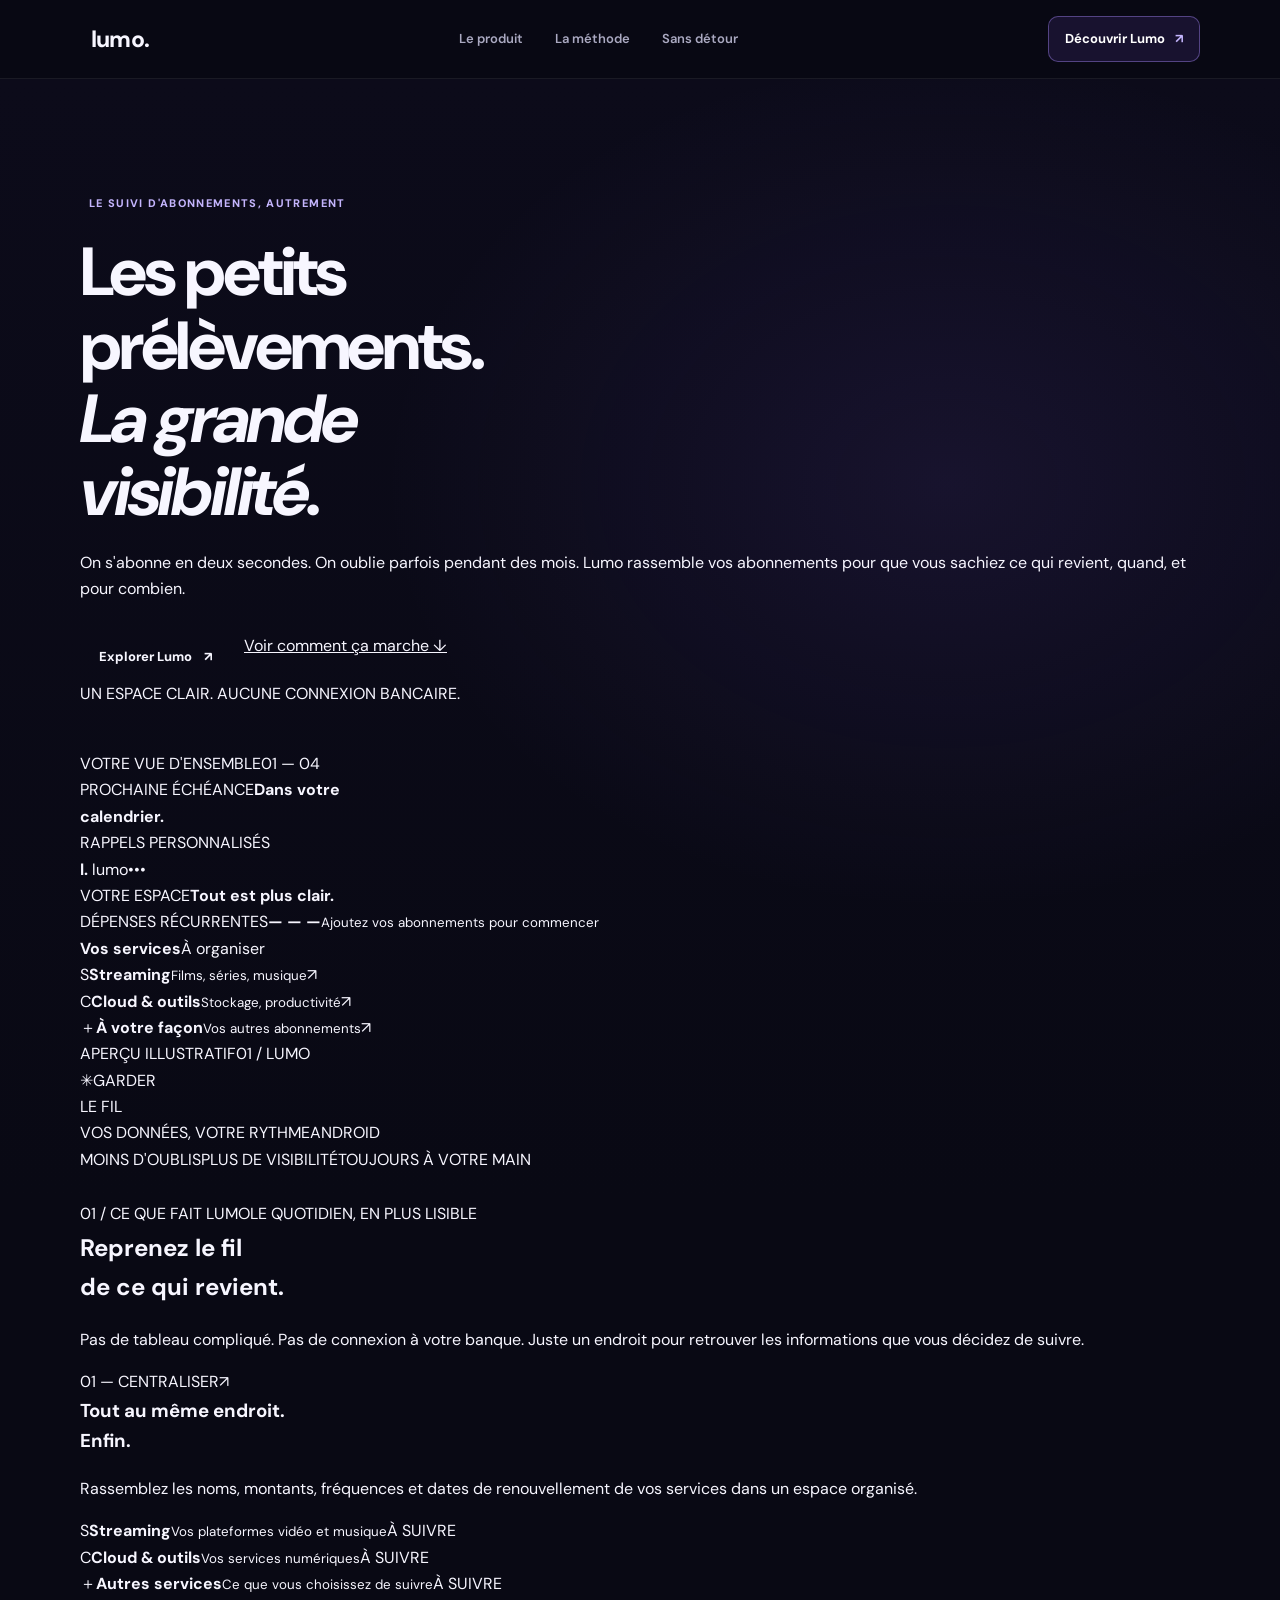
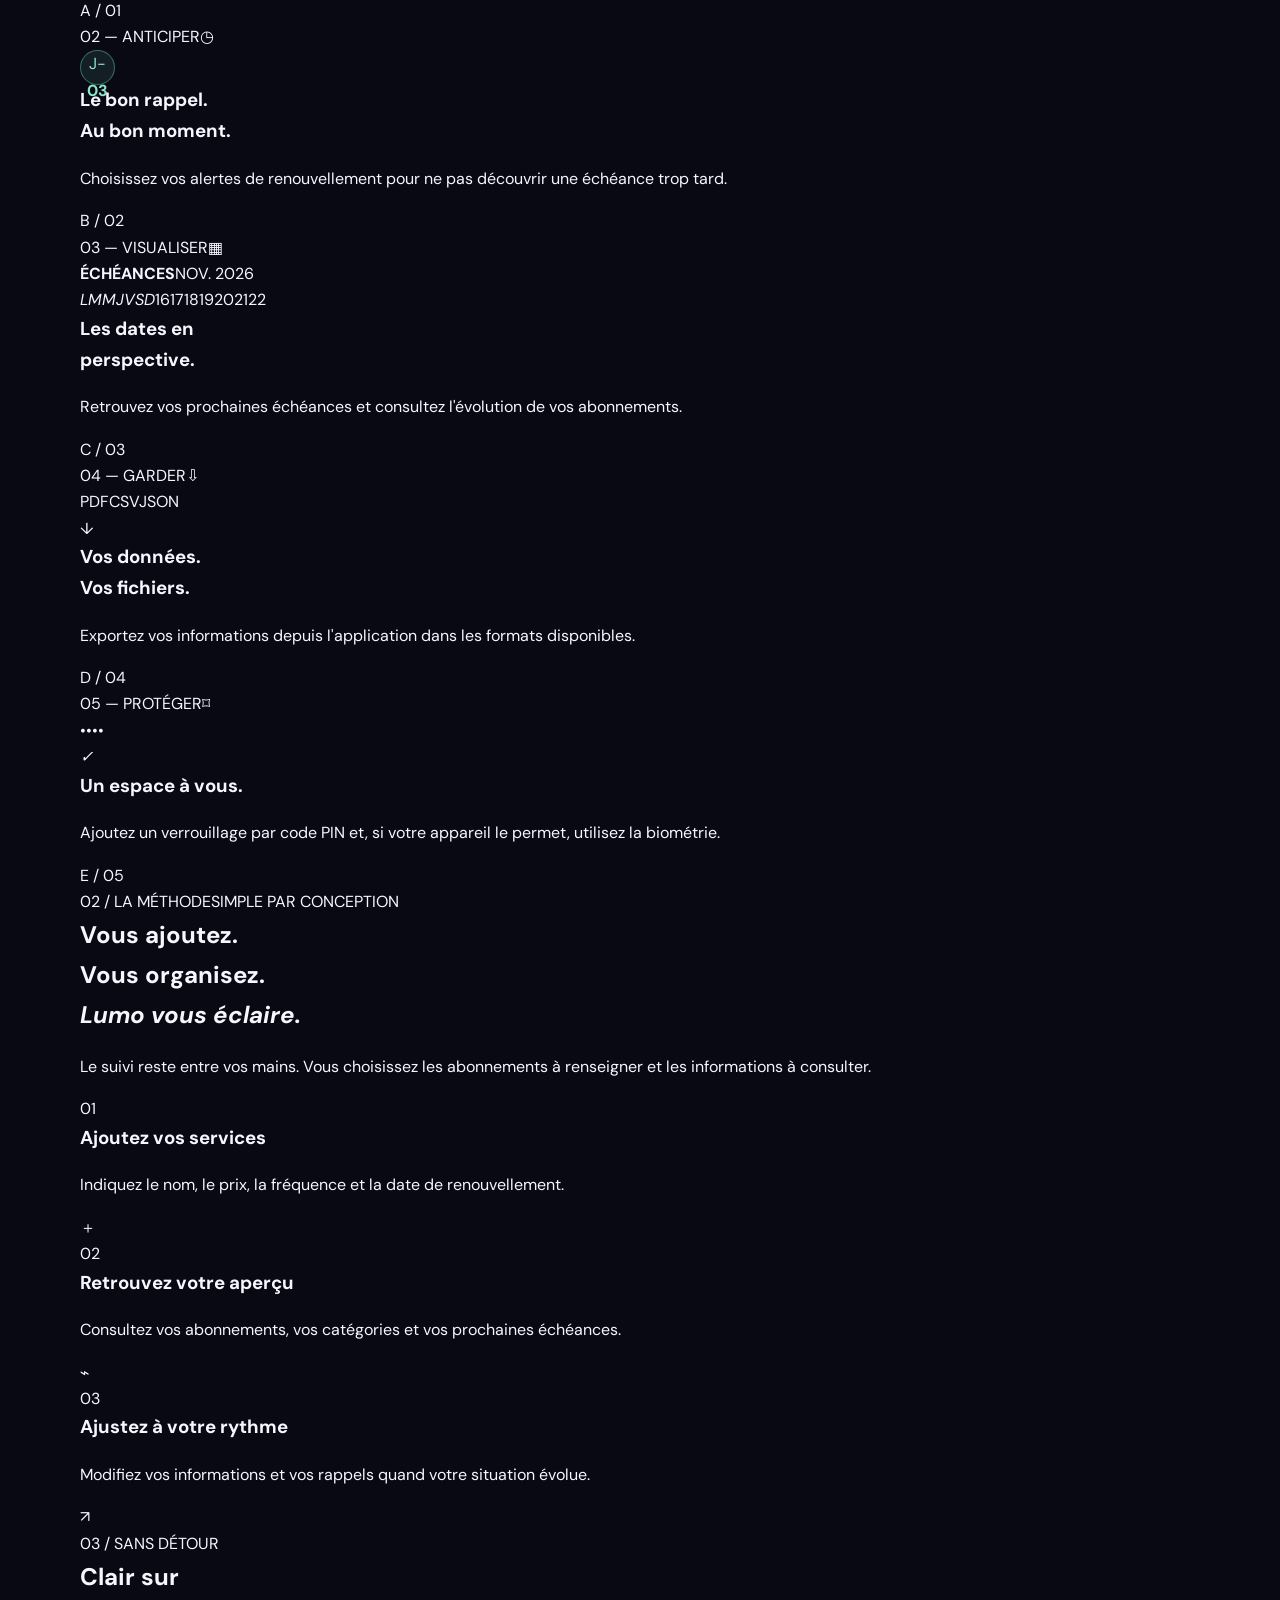
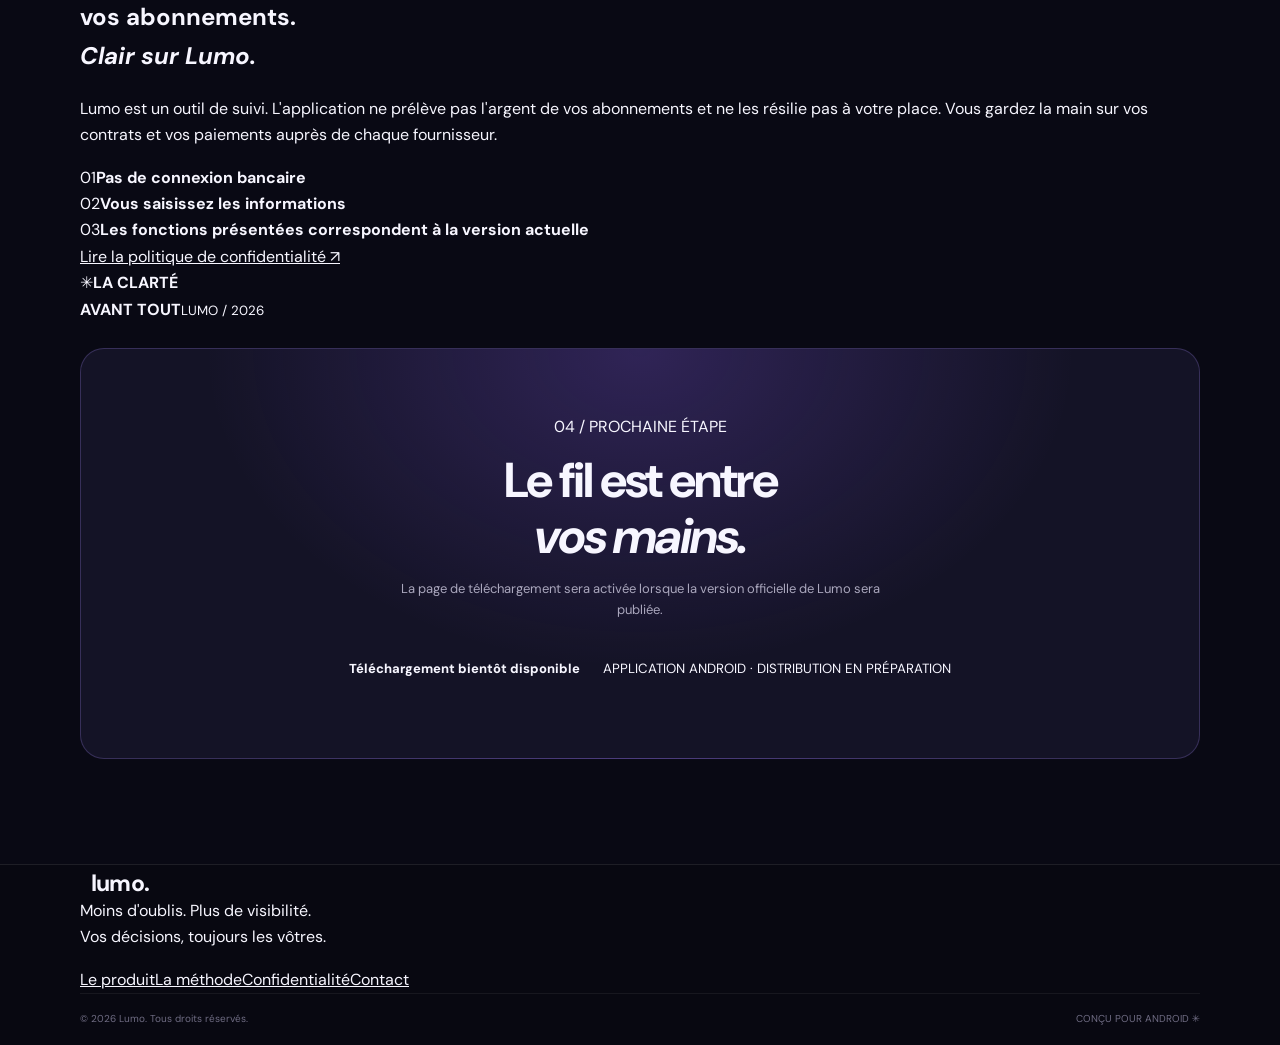
==== commit 15e68f26: "Redesign Lumo website with a distinctive editorial homepage" ====
--- a/index.html
+++ b/index.html
@@ -3,15 +3,15 @@
 <head>
   <meta charset="utf-8">
   <meta name="viewport" content="width=device-width, initial-scale=1">
-  <meta name="theme-color" content="#090914">
+  <meta name="theme-color" content="#f4f1e9">
   <meta name="description" content="Lumo vous aide à organiser vos abonnements, suivre vos dépenses récurrentes et anticiper vos prochaines échéances depuis Android.">
   <meta property="og:type" content="website">
-  <meta property="og:title" content="Lumo — Vos abonnements, en toute clarté">
-  <meta property="og:description" content="Une vue claire de vos abonnements, de vos dépenses et de vos prochaines échéances.">
-  <title>Lumo — Vos abonnements, en toute clarté</title>
+  <meta property="og:title" content="Lumo — Reprenez le fil de vos abonnements">
+  <meta property="og:description" content="Vos abonnements réunis. Vos échéances plus claires. Vos décisions, toujours les vôtres.">
+  <title>Lumo — Reprenez le fil de vos abonnements</title>
   <link rel="preconnect" href="https://fonts.googleapis.com">
   <link rel="preconnect" href="https://fonts.gstatic.com" crossorigin>
-  <link href="https://fonts.googleapis.com/css2?family=DM+Sans:wght@400;500;600;700&family=Manrope:wght@400;500;600;700;800&display=swap" rel="stylesheet">
+  <link href="https://fonts.googleapis.com/css2?family=DM+Mono:wght@400;500&family=DM+Sans:wght@400;500;600;700&family=Space+Grotesk:wght@400;500;600;700&display=swap" rel="stylesheet">
   <link rel="stylesheet" href="style.css">
 </head>
 <body>
@@ -19,176 +19,160 @@
   <header class="site-header">
     <div class="container nav-shell">
       <a class="brand" href="index.html" aria-label="Lumo, accueil">
-        <span class="brand-mark" aria-hidden="true"><span></span><span></span><span></span></span>
-        <span>Lumo</span>
+        <span class="brand-symbol" aria-hidden="true"><i></i><i></i><i></i></span><span>lumo<span class="brand-period">.</span></span>
       </a>
       <nav class="main-nav" aria-label="Navigation principale">
-        <a href="#fonctionnalites">Fonctionnalités</a>
-        <a href="#comment-ca-marche">Comment ça marche</a>
-        <a href="#transparence">Transparence</a>
-        <a href="privacy.html">Confidentialité</a>
+        <a href="#fonctionnalites">Le produit</a>
+        <a href="#methode">La méthode</a>
+        <a href="#transparence">Sans détour</a>
       </nav>
-      <a class="nav-cta" href="#telechargement">Découvrir Lumo <span aria-hidden="true">↗</span></a>
+      <a class="nav-cta" href="#telechargement">Découvrir Lumo <span>↗</span></a>
     </div>
   </header>
 
   <main id="contenu">
-    <section class="hero section-wrap">
-      <div class="hero-glow hero-glow-one" aria-hidden="true"></div>
-      <div class="hero-glow hero-glow-two" aria-hidden="true"></div>
-      <div class="container hero-grid">
+    <section class="hero">
+      <div class="hero-gridline" aria-hidden="true"></div>
+      <div class="container hero-layout">
         <div class="hero-copy">
-          <div class="eyebrow"><span class="status-dot"></span> La clarté sur vos dépenses récurrentes</div>
-          <h1>Vos abonnements.<br><span class="gradient-text">Enfin sous contrôle.</span></h1>
-          <p class="hero-lead">Lumo rassemble vos abonnements au même endroit pour vous aider à comprendre vos dépenses et à anticiper chaque échéance.</p>
+          <div class="eyebrow"><span class="eyebrow-mark"></span> LE SUIVI D'ABONNEMENTS, AUTREMENT</div>
+          <h1>Les petits<br>prélèvements.<br><em>La grande</em><br><em class="accent-word">visibilité.</em></h1>
+          <p class="hero-intro">On s'abonne en deux secondes. On oublie parfois pendant des mois. Lumo rassemble vos abonnements pour que vous sachiez ce qui revient, quand, et pour combien.</p>
           <div class="hero-actions">
-            <a class="button button-primary" href="#telechargement">Découvrir l’application <span aria-hidden="true">→</span></a>
-            <a class="button button-quiet" href="#fonctionnalites">Explorer les fonctionnalités</a>
+            <a class="button button-dark" href="#fonctionnalites">Explorer Lumo <span>↗</span></a>
+            <a class="text-action" href="#methode">Voir comment ça marche <span>↓</span></a>
           </div>
-          <div class="hero-proof">
-            <span class="proof-icon">✓</span>
-            <span>Suivi clair · Rappels personnalisés · Données maîtrisées</span>
-          </div>
+          <div class="hero-footnote"><span class="footnote-line"></span><span>UN ESPACE CLAIR. AUCUNE CONNEXION BANCAIRE.</span></div>
         </div>
 
-        <div class="product-stage" aria-label="Aperçu illustratif de l'interface Lumo">
-          <div class="stage-orbit orbit-a" aria-hidden="true"></div>
-          <div class="stage-orbit orbit-b" aria-hidden="true"></div>
-          <div class="phone-frame">
-            <div class="phone-top"><span>9:41</span><span>● ● ●</span></div>
-            <div class="app-screen">
-              <div class="app-greeting"><span>Bonjour</span><strong>Votre aperçu</strong></div>
-              <div class="app-total-card">
-                <span>Dépenses mensuelles estimées</span>
-                <strong>— — —</strong>
-                <small>Ajoutez vos abonnements pour commencer</small>
-                <div class="total-sparkline"><i></i><i></i><i></i><i></i><i></i><i></i><i></i><i></i><i></i></div>
-              </div>
-              <div class="app-section-head"><strong>Vos abonnements</strong><span>Voir tout</span></div>
-              <div class="app-empty">
-                <span class="empty-symbol">＋</span>
-                <strong>Votre espace, à vous</strong>
-                <small>Centralisez ici les services que vous utilisez.</small>
-              </div>
-              <div class="app-bottom"><span class="active">◈<small>Accueil</small></span><span>▦<small>Calendrier</small></span><span>◷<small>Historique</small></span><span>⚙<small>Réglages</small></span></div>
-            </div>
+        <div class="hero-art" aria-label="Illustration de l'interface de suivi Lumo">
+          <div class="art-caption caption-top"><span>VOTRE VUE D'ENSEMBLE</span><span>01 — 04</span></div>
+          <div class="orbit orbit-one"></div><div class="orbit orbit-two"></div>
+          <div class="receipt receipt-back"><span class="receipt-label">PROCHAINE ÉCHÉANCE</span><strong>Dans votre<br>calendrier.</strong><div class="receipt-rule"></div><span class="receipt-date">RAPPELS PERSONNALISÉS</span></div>
+          <div class="dashboard-card">
+            <div class="dash-top"><span class="dash-brand"><b class="mini-mark">l.</b> lumo</span><span class="dash-menu">•••</span></div>
+            <div class="dash-greeting"><span>VOTRE ESPACE</span><strong>Tout est plus clair.</strong></div>
+            <div class="dash-total"><span>DÉPENSES RÉCURRENTES</span><strong>— — —</strong><small>Ajoutez vos abonnements pour commencer</small><div class="dash-bars"><i></i><i></i><i></i><i></i><i></i><i></i><i></i><i></i><i></i><i></i><i></i><i></i></div></div>
+            <div class="dash-list-head"><b>Vos services</b><span>À organiser</span></div>
+            <div class="dash-row"><span class="service-icon service-purple">S</span><span><b>Streaming</b><small>Films, séries, musique</small></span><span class="row-arrow">↗</span></div>
+            <div class="dash-row"><span class="service-icon service-lime">C</span><span><b>Cloud & outils</b><small>Stockage, productivité</small></span><span class="row-arrow">↗</span></div>
+            <div class="dash-row"><span class="service-icon service-orange">＋</span><span><b>À votre façon</b><small>Vos autres abonnements</small></span><span class="row-arrow">↗</span></div>
+            <div class="dash-bottom"><span>APERÇU ILLUSTRATIF</span><span>01 / LUMO</span></div>
           </div>
-          <div class="floating-note note-top"><span class="note-icon">◷</span><span><strong>Une échéance approche</strong><small>Gardez une longueur d’avance</small></span></div>
-          <div class="floating-note note-bottom"><span class="note-icon note-check">✓</span><span><strong>Tout au même endroit</strong><small>Une vue plus lisible de vos services</small></span></div>
+          <div class="floating-stamp"><span class="stamp-star">✳</span><span>GARDER<br>LE FIL</span></div>
+          <div class="art-caption caption-bottom"><span>VOS DONNÉES, VOTRE RYTHME</span><span>ANDROID</span></div>
         </div>
       </div>
-      <div class="container hero-bottom"><span>CONÇU POUR SIMPLIFIER LE QUOTIDIEN</span><span class="hero-line"></span><span>ANDROID</span></div>
+      <div class="container hero-strip"><span>MOINS D'OUBLIS</span><i></i><span>PLUS DE VISIBILITÉ</span><i></i><span>TOUJOURS À VOTRE MAIN</span></div>
     </section>
 
-    <section class="intro section-wrap" id="fonctionnalites">
+    <section class="manifesto section-pad" id="fonctionnalites">
       <div class="container">
-        <div class="section-heading">
-          <span class="eyebrow">Une meilleure visibilité</span>
-          <h2>Moins de surprises.<br><span class="muted-gradient">Plus de maîtrise.</span></h2>
-          <p>Les petits paiements récurrents sont faciles à oublier. Lumo vous aide à les retrouver, les organiser et suivre leur évolution.</p>
+        <div class="section-topline"><span>01 / CE QUE FAIT LUMO</span><span>LE QUOTIDIEN, EN PLUS LISIBLE</span></div>
+        <div class="manifesto-heading">
+          <h2>Reprenez le fil<br>de <span>ce qui revient.</span></h2>
+          <p>Pas de tableau compliqué. Pas de connexion à votre banque. Juste un endroit pour retrouver les informations que vous décidez de suivre.</p>
         </div>
-        <div class="feature-grid">
-          <article class="feature-card feature-card-large">
-            <div class="feature-icon icon-purple">▦</div>
-            <span class="feature-kicker">01 / VUE D’ENSEMBLE</span>
-            <h3>Tous vos abonnements au même endroit</h3>
-            <p>Regroupez vos services, leurs montants, leurs fréquences et leurs dates de renouvellement dans un espace organisé.</p>
-            <div class="mini-list">
-              <div><span class="service-dot dot-one">S</span><span><strong>Streaming</strong><small>Vos plateformes vidéo et musique</small></span><span class="mini-tag">Organisé</span></div>
-              <div><span class="service-dot dot-two">C</span><span><strong>Cloud & outils</strong><small>Vos services numériques</small></span><span class="mini-tag">Centralisé</span></div>
-              <div><span class="service-dot dot-three">+</span><span><strong>Autres services</strong><small>Tout ce que vous souhaitez suivre</small></span><span class="mini-tag">Personnalisé</span></div>
+        <div class="feature-layout">
+          <article class="feature feature-main reveal">
+            <div class="feature-meta"><span>01 — CENTRALISER</span><span class="feature-symbol">↗</span></div>
+            <div class="feature-content"><h3>Tout au même endroit.<br>Enfin.</h3><p>Rassemblez les noms, montants, fréquences et dates de renouvellement de vos services dans un espace organisé.</p></div>
+            <div class="service-stack">
+              <div class="stack-row"><span class="stack-logo logo-violet">S</span><span><b>Streaming</b><small>Vos plateformes vidéo et musique</small></span><span class="stack-state">À SUIVRE</span></div>
+              <div class="stack-row"><span class="stack-logo logo-green">C</span><span><b>Cloud & outils</b><small>Vos services numériques</small></span><span class="stack-state">À SUIVRE</span></div>
+              <div class="stack-row"><span class="stack-logo logo-orange">＋</span><span><b>Autres services</b><small>Ce que vous choisissez de suivre</small></span><span class="stack-state">À SUIVRE</span></div>
             </div>
+            <span class="feature-index">A / 01</span>
           </article>
-          <article class="feature-card">
-            <div class="feature-icon icon-blue">◷</div>
-            <span class="feature-kicker">02 / ANTICIPATION</span>
-            <h3>Des rappels à votre rythme</h3>
-            <p>Configurez vos alertes de renouvellement pour penser à vos échéances au bon moment.</p>
-            <div class="feature-visual reminder-visual"><span class="reminder-ring">✓</span><span><strong>Vous gardez le contrôle</strong><small>Choisissez vos rappels</small></span></div>
+          <article class="feature feature-reminders reveal">
+            <div class="feature-meta"><span>02 — ANTICIPER</span><span class="feature-symbol">◷</span></div>
+            <div class="reminder-art"><div class="reminder-ring"><span>J-</span><b>03</b></div><div class="reminder-lines"><i></i><i></i><i></i></div></div>
+            <h3>Le bon rappel.<br>Au bon moment.</h3><p>Choisissez vos alertes de renouvellement pour ne pas découvrir une échéance trop tard.</p><span class="feature-index">B / 02</span>
           </article>
-          <article class="feature-card">
-            <div class="feature-icon icon-pink">▤</div>
-            <span class="feature-kicker">03 / CALENDRIER</span>
-            <h3>Une vision claire des dates</h3>
-            <p>Retrouvez vos échéances et consultez l’évolution de vos abonnements dans le temps.</p>
-            <div class="calendar-visual"><div class="calendar-head"><span>ÉCHÉANCES</span><span>•••</span></div><div class="calendar-days"><i>L</i><i>M</i><i>M</i><i>J</i><i>V</i><i>S</i><i>D</i></div><div class="calendar-dates"><i>16</i><i>17</i><i class="marked">18</i><i>19</i><i>20</i><i class="marked">21</i><i>22</i></div></div>
+          <article class="feature feature-calendar reveal">
+            <div class="feature-meta"><span>03 — VISUALISER</span><span class="feature-symbol">▦</span></div>
+            <div class="calendar-art"><div class="calendar-title"><b>ÉCHÉANCES</b><span>NOV. 2026</span></div><div class="calendar-grid"><i>L</i><i>M</i><i>M</i><i>J</i><i>V</i><i>S</i><i>D</i><span>16</span><span>17</span><span class="date-mark">18</span><span>19</span><span>20</span><span class="date-mark date-mark-alt">21</span><span>22</span></div></div>
+            <h3>Les dates en<br>perspective.</h3><p>Retrouvez vos prochaines échéances et consultez l'évolution de vos abonnements.</p><span class="feature-index">C / 03</span>
           </article>
-          <article class="feature-card">
-            <div class="feature-icon icon-green">⇅</div>
-            <span class="feature-kicker">04 / VOS DONNÉES</span>
-            <h3>Exportez vos informations</h3>
-            <p>Conservez une copie de vos données grâce aux exports disponibles depuis l’application.</p>
-            <div class="export-pills"><span>PDF</span><span>CSV</span><span>JSON</span></div>
+          <article class="feature feature-export reveal">
+            <div class="feature-meta"><span>04 — GARDER</span><span class="feature-symbol">⇩</span></div>
+            <div class="export-art"><span>PDF</span><span>CSV</span><span>JSON</span><div class="export-arrow">↓</div></div>
+            <h3>Vos données.<br>Vos fichiers.</h3><p>Exportez vos informations depuis l'application dans les formats disponibles.</p><span class="feature-index">D / 04</span>
           </article>
-          <article class="feature-card">
-            <div class="feature-icon icon-gold">⌁</div>
-            <span class="feature-kicker">05 / PROTECTION</span>
-            <h3>Un espace mieux protégé</h3>
-            <p>Utilisez le verrouillage par code PIN et, si votre appareil le permet, l’authentification biométrique.</p>
-            <div class="security-visual"><span>● ● ● ●</span><b>Verrouillage de l’application</b><span class="security-check">✓</span></div>
-          </article>
-          <article class="feature-card feature-card-accent">
-            <div class="feature-icon icon-white">◎</div>
-            <span class="feature-kicker">06 / FLEXIBILITÉ</span>
-            <h3>Une organisation qui vous ressemble</h3>
-            <p>Adaptez vos catégories, vos préférences et vos paramètres pour suivre vos abonnements comme vous le souhaitez.</p>
-            <a class="text-link" href="#comment-ca-marche">Voir comment ça marche <span aria-hidden="true">→</span></a>
+          <article class="feature feature-security reveal">
+            <div class="feature-meta"><span>05 — PROTÉGER</span><span class="feature-symbol">⌑</span></div>
+            <div class="lock-art"><div class="lock-shackle"></div><div class="lock-body"><span>••••</span></div><i>✓</i></div>
+            <h3>Un espace à vous.</h3><p>Ajoutez un verrouillage par code PIN et, si votre appareil le permet, utilisez la biométrie.</p><span class="feature-index">E / 05</span>
           </article>
         </div>
       </div>
     </section>
 
-    <section class="workflow section-wrap" id="comment-ca-marche">
-      <div class="container workflow-grid">
-        <div class="section-heading align-left">
-          <span class="eyebrow">Simple dès le départ</span>
-          <h2>Votre suivi,<br><span class="gradient-text">en trois étapes.</span></h2>
-          <p>Pas besoin de connecter vos comptes bancaires. Vous renseignez les abonnements que vous souhaitez suivre et Lumo organise les informations.</p>
-          <a class="button button-secondary" href="#telechargement">En savoir plus <span aria-hidden="true">→</span></a>
-        </div>
-        <div class="steps">
-          <article class="step"><span class="step-number">01</span><div><h3>Ajoutez vos services</h3><p>Renseignez le nom, le prix, la fréquence et la date de renouvellement.</p></div><span class="step-symbol">＋</span></article>
-          <article class="step"><span class="step-number">02</span><div><h3>Organisez votre aperçu</h3><p>Retrouvez vos informations, vos catégories et vos prochaines échéances.</p></div><span class="step-symbol">▦</span></article>
-          <article class="step"><span class="step-number">03</span><div><h3>Suivez et ajustez</h3><p>Consultez vos données et modifiez vos rappels selon vos besoins.</p></div><span class="step-symbol">↗</span></article>
+    <section class="statement section-pad" id="methode">
+      <div class="container statement-layout">
+        <div class="statement-side"><span class="section-kicker">02 / LA MÉTHODE</span><span class="side-vertical">SIMPLE PAR CONCEPTION</span></div>
+        <div class="statement-main">
+          <h2>Vous ajoutez.<br>Vous organisez.<br><em>Lumo vous éclaire.</em></h2>
+          <p class="statement-lead">Le suivi reste entre vos mains. Vous choisissez les abonnements à renseigner et les informations à consulter.</p>
+          <div class="method-list">
+            <article class="method-step reveal"><span class="method-number">01</span><div><h3>Ajoutez vos services</h3><p>Indiquez le nom, le prix, la fréquence et la date de renouvellement.</p></div><span class="method-mark">＋</span></article>
+            <article class="method-step reveal"><span class="method-number">02</span><div><h3>Retrouvez votre aperçu</h3><p>Consultez vos abonnements, vos catégories et vos prochaines échéances.</p></div><span class="method-mark">⌁</span></article>
+            <article class="method-step reveal"><span class="method-number">03</span><div><h3>Ajustez à votre rythme</h3><p>Modifiez vos informations et vos rappels quand votre situation évolue.</p></div><span class="method-mark">↗</span></article>
+          </div>
         </div>
       </div>
     </section>
 
-    <section class="trust section-wrap" id="transparence">
-      <div class="container trust-panel">
-        <div class="trust-copy">
-          <span class="eyebrow">La transparence avant tout</span>
-          <h2>Vos abonnements.<br>Vos décisions.</h2>
-          <p>Lumo est un outil de suivi. L’application ne prélève pas l’argent de vos abonnements et ne les résilie pas à votre place. Vous gardez la main sur vos contrats et vos paiements auprès de chaque fournisseur.</p>
-          <a class="text-link" href="privacy.html">Lire la politique de confidentialité <span aria-hidden="true">→</span></a>
+    <section class="truth section-pad" id="transparence">
+      <div class="container truth-panel reveal">
+        <div class="truth-heading"><span class="section-kicker">03 / SANS DÉTOUR</span><h2>Clair sur<br>vos abonnements.<br><em>Clair sur Lumo.</em></h2></div>
+        <div class="truth-copy"><p>Lumo est un outil de suivi. L'application ne prélève pas l'argent de vos abonnements et ne les résilie pas à votre place. Vous gardez la main sur vos contrats et vos paiements auprès de chaque fournisseur.</p>
+          <div class="truth-points"><div><span>01</span><b>Pas de connexion bancaire</b></div><div><span>02</span><b>Vous saisissez les informations</b></div><div><span>03</span><b>Les fonctions présentées correspondent à la version actuelle</b></div></div>
+          <a class="text-action dark-action" href="privacy.html">Lire la politique de confidentialité <span>↗</span></a>
         </div>
-        <div class="trust-points">
-          <div><span class="trust-check">✓</span><span><strong>Pas de connexion bancaire</strong><small>Ajoutez vous-même les informations à suivre.</small></span></div>
-          <div><span class="trust-check">✓</span><span><strong>Rappels locaux</strong><small>Les alertes de renouvellement sont programmées sur Android.</small></span></div>
-          <div><span class="trust-check">✓</span><span><strong>Informations honnêtes</strong><small>Les fonctionnalités affichées correspondent à la version actuelle.</small></span></div>
-        </div>
+        <div class="truth-seal" aria-hidden="true"><span>✳</span><b>LA CLARTÉ<br>AVANT TOUT</b><small>LUMO / 2026</small></div>
       </div>
     </section>
 
-    <section class="download section-wrap" id="telechargement">
+    <section class="download section-pad" id="telechargement">
       <div class="container download-panel">
-        <div class="download-orb" aria-hidden="true"></div>
-        <span class="eyebrow">Bientôt disponible</span>
-        <h2>Prêt à y voir plus clair ?</h2>
+        <div class="download-orbit" aria-hidden="true"></div>
+        <span class="section-kicker">04 / PROCHAINE ÉTAPE</span>
+        <h2>Le fil est entre<br><em>vos mains.</em></h2>
         <p>La page de téléchargement sera activée lorsque la version officielle de Lumo sera publiée.</p>
-        <span class="button button-disabled" aria-disabled="true">Téléchargement bientôt disponible</span>
-        <small class="download-note">Application Android · Distribution en préparation</small>
+        <span class="button button-light" aria-disabled="true">Téléchargement bientôt disponible</span>
+        <small>APPLICATION ANDROID · DISTRIBUTION EN PRÉPARATION</small>
       </div>
     </section>
   </main>
 
   <footer class="site-footer">
-    <div class="container footer-main">
-      <div class="footer-brand"><a class="brand" href="index.html"><span class="brand-mark" aria-hidden="true"><span></span><span></span><span></span></span><span>Lumo</span></a><p>Une vision plus claire de vos abonnements récurrents.</p></div>
-      <div class="footer-nav"><strong>Explorer</strong><a href="#fonctionnalites">Fonctionnalités</a><a href="#comment-ca-marche">Comment ça marche</a><a href="#telechargement">Téléchargement</a></div>
-      <div class="footer-nav"><strong>Informations</strong><a href="privacy.html">Confidentialité</a><a href="privacy.html#contact">Contact</a></div>
+    <div class="container footer-top">
+      <a class="brand footer-brand" href="index.html"><span class="brand-symbol" aria-hidden="true"><i></i><i></i><i></i></span><span>lumo<span class="brand-period">.</span></span></a>
+      <p>Moins d'oublis. Plus de visibilité.<br>Vos décisions, toujours les vôtres.</p>
+      <div class="footer-links"><a href="#fonctionnalites">Le produit</a><a href="#methode">La méthode</a><a href="privacy.html">Confidentialité</a><a href="privacy.html#contact">Contact</a></div>
     </div>
-    <div class="container footer-bottom"><span>© 2026 Lumo. Tous droits réservés.</span><span>Conçu pour vous aider à garder le contrôle.</span></div>
+    <div class="container footer-bottom"><span>© 2026 Lumo. Tous droits réservés.</span><span>CONÇU POUR ANDROID <b>✳</b></span></div>
   </footer>
+
+  <script>
+    (() => {
+      const items = document.querySelectorAll('.reveal');
+      const reduceMotion = window.matchMedia('(prefers-reduced-motion: reduce)').matches;
+      if (reduceMotion || !('IntersectionObserver' in window)) {
+        items.forEach(item => item.classList.add('is-visible'));
+        return;
+      }
+      const observer = new IntersectionObserver((entries, currentObserver) => {
+        entries.forEach(entry => {
+          if (entry.isIntersecting) {
+            entry.target.classList.add('is-visible');
+            currentObserver.unobserve(entry.target);
+          }
+        });
+      }, { threshold: 0.14, rootMargin: '0px 0px -36px 0px' });
+      items.forEach(item => observer.observe(item));
+    })();
+  </script>
 </body>
 </html>
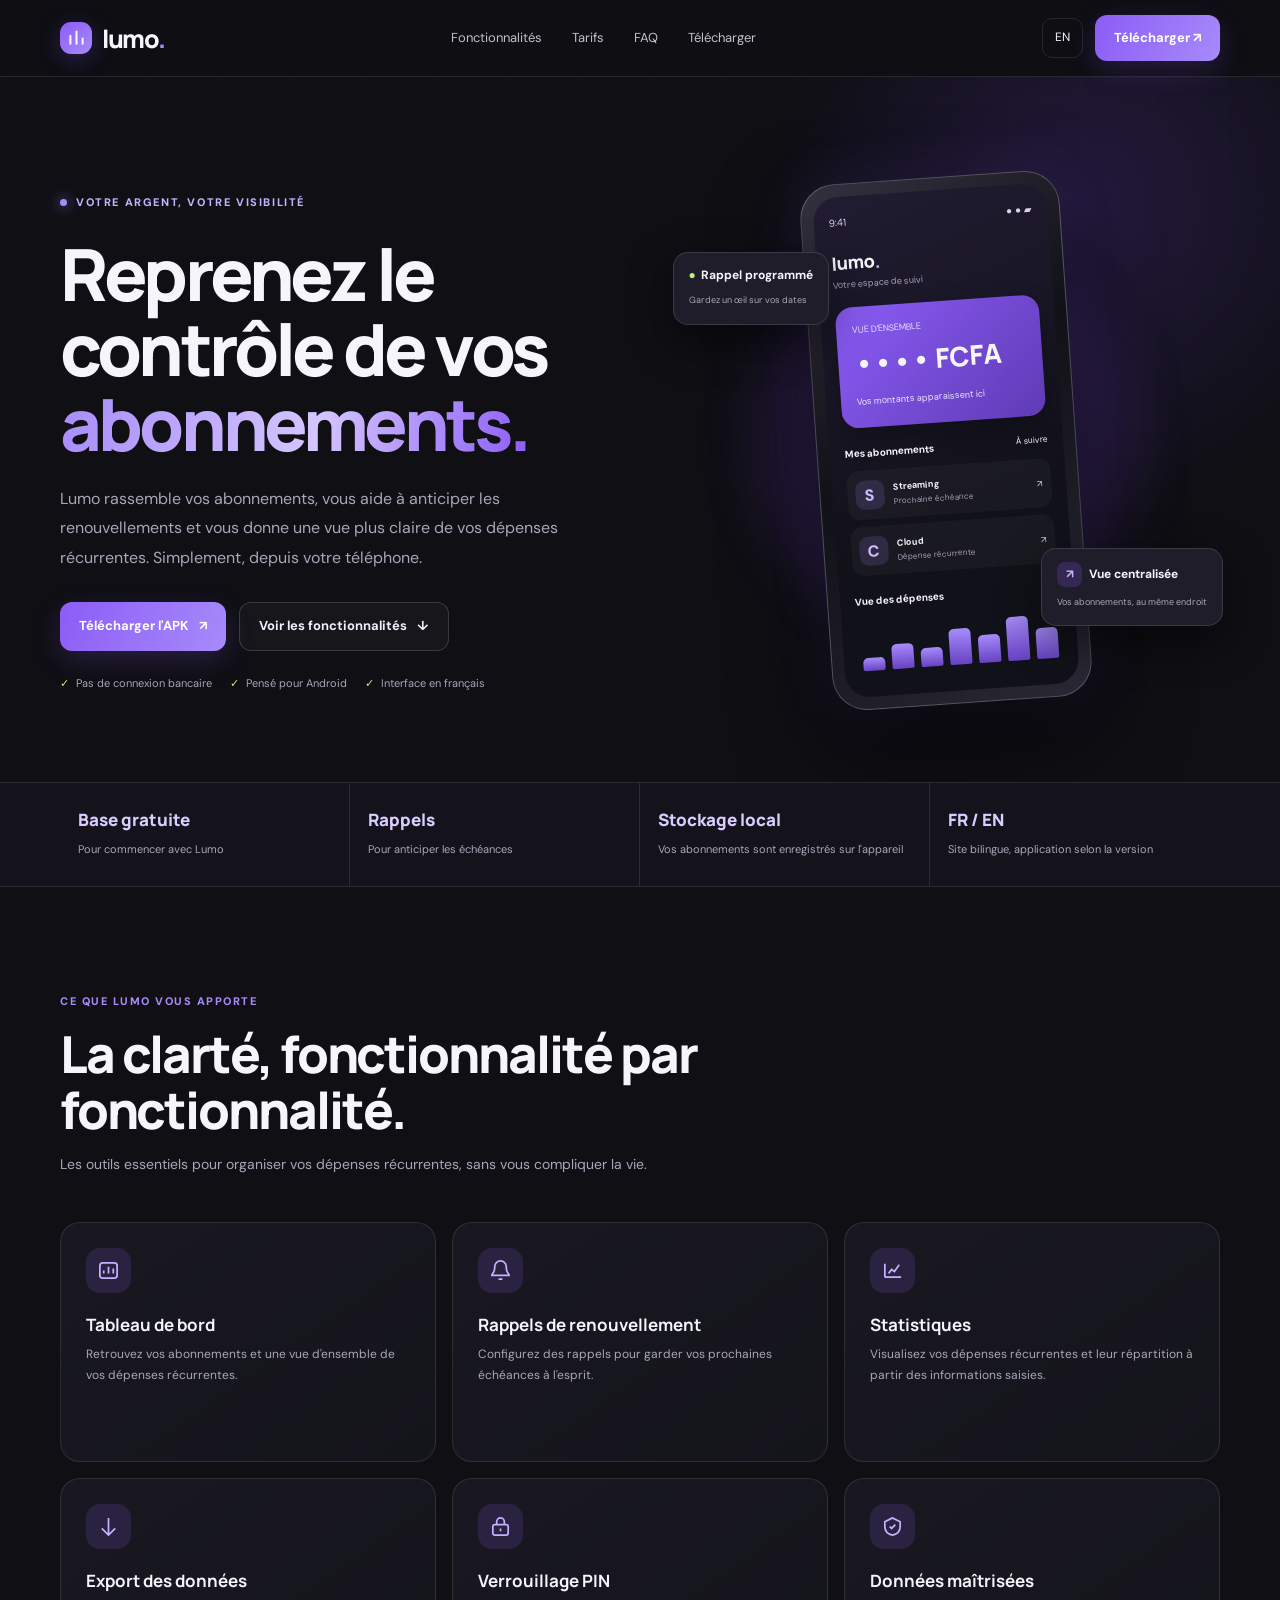
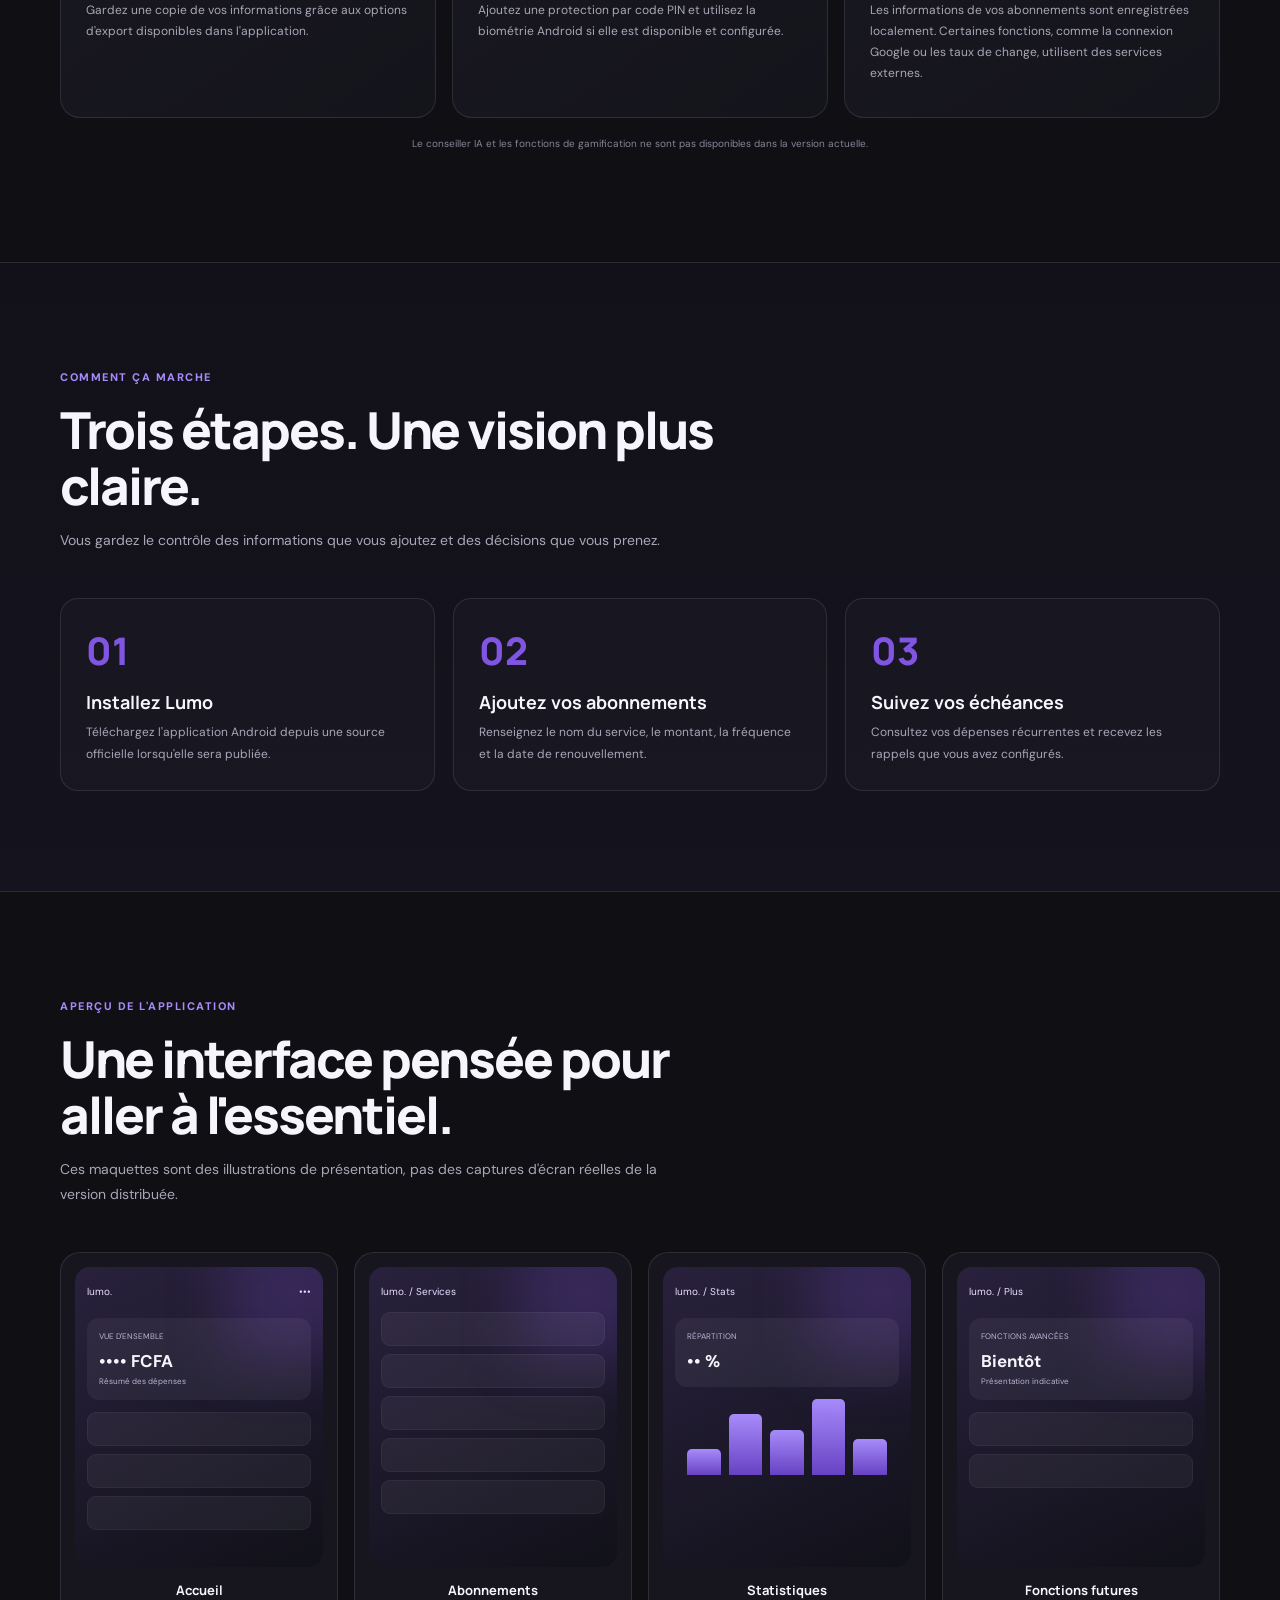
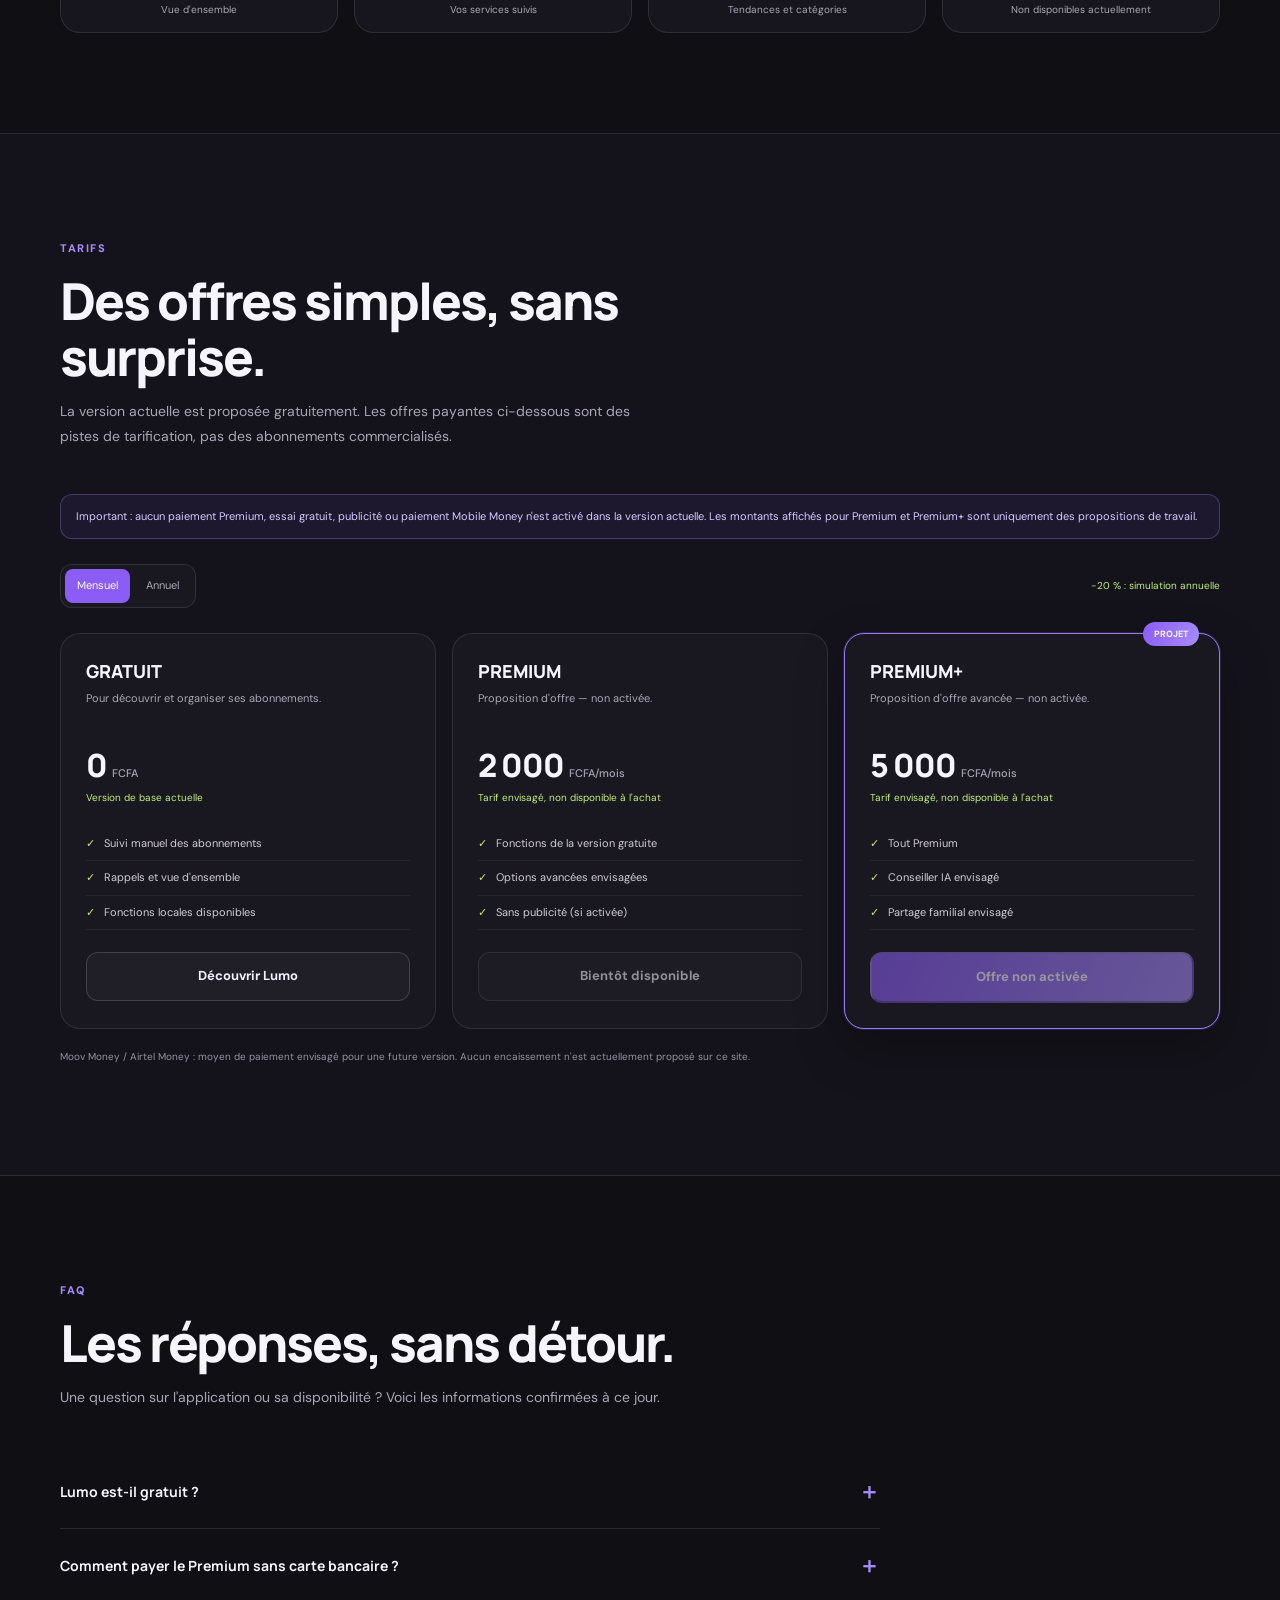
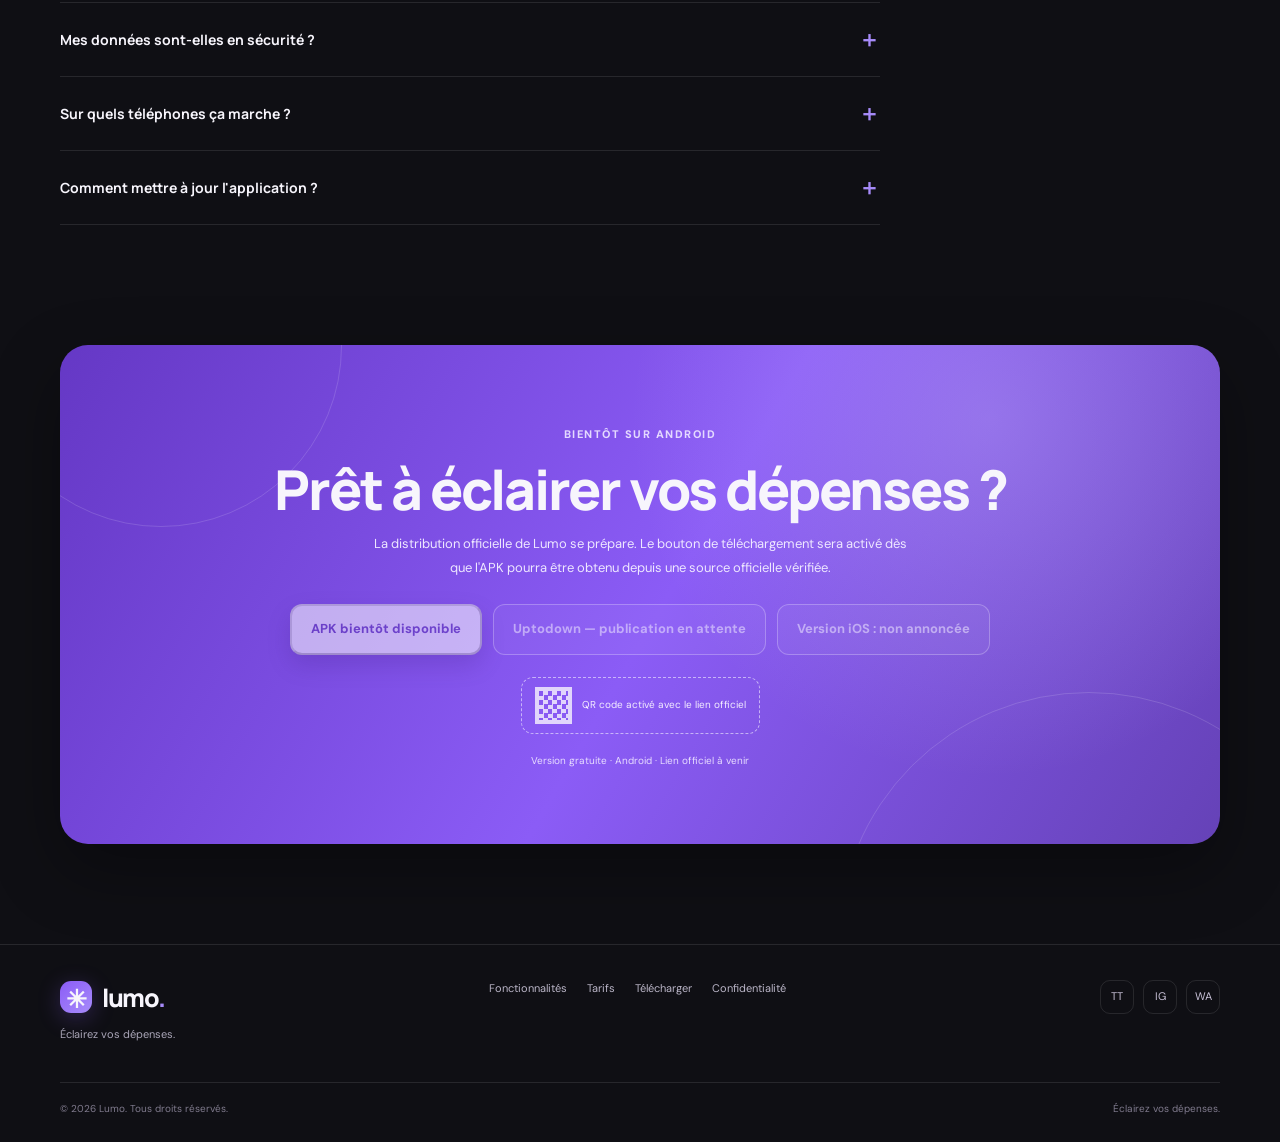
==== commit f2c5d0e7: "Redesign Lumo landing page with dark violet bilingual responsive experience" ====
--- a/index.html
+++ b/index.html
@@ -3,176 +3,160 @@
 <head>
   <meta charset="utf-8">
   <meta name="viewport" content="width=device-width, initial-scale=1">
-  <meta name="theme-color" content="#f4f1e9">
-  <meta name="description" content="Lumo vous aide à organiser vos abonnements, suivre vos dépenses récurrentes et anticiper vos prochaines échéances depuis Android.">
+  <meta name="theme-color" content="#0f0f14">
+  <meta name="description" content="Lumo vous aide à organiser vos abonnements, suivre vos dépenses récurrentes et anticiper vos prochaines échéances. Éclairez vos dépenses.">
   <meta property="og:type" content="website">
-  <meta property="og:title" content="Lumo — Reprenez le fil de vos abonnements">
-  <meta property="og:description" content="Vos abonnements réunis. Vos échéances plus claires. Vos décisions, toujours les vôtres.">
-  <title>Lumo — Reprenez le fil de vos abonnements</title>
+  <meta property="og:title" content="Lumo — Éclairez vos dépenses">
+  <meta property="og:description" content="Reprenez le contrôle de vos abonnements avec Lumo.">
+  <title>Lumo — Éclairez vos dépenses</title>
   <link rel="preconnect" href="https://fonts.googleapis.com">
   <link rel="preconnect" href="https://fonts.gstatic.com" crossorigin>
-  <link href="https://fonts.googleapis.com/css2?family=DM+Mono:wght@400;500&family=DM+Sans:wght@400;500;600;700&family=Space+Grotesk:wght@400;500;600;700&display=swap" rel="stylesheet">
-  <link rel="stylesheet" href="style.css">
+  <link href="https://fonts.googleapis.com/css2?family=DM+Sans:wght@400;500;600;700;800&family=Manrope:wght@400;500;600;700;800&display=swap" rel="stylesheet">
+  <style>
+    :root{--bg:#0f0f14;--panel:#171720;--panel2:#1d1c28;--line:rgba(255,255,255,.1);--text:#f7f5fc;--muted:#aaa6b8;--purple:#8b5cf6;--lav:#a78bfa;--green:#c4f078;--font:"DM Sans",sans-serif;--display:"Manrope",sans-serif}
+    *{box-sizing:border-box}html{scroll-behavior:smooth;scroll-padding-top:90px}body{margin:0;background:var(--bg);color:var(--text);font-family:var(--font);line-height:1.6;-webkit-font-smoothing:antialiased}a{color:inherit;text-decoration:none}button{font:inherit;color:inherit;cursor:pointer}button,a{-webkit-tap-highlight-color:transparent}.container{width:min(1160px,calc(100% - 44px));margin:auto}.skip{position:absolute;top:-60px;left:16px;z-index:1000;padding:10px;background:#fff;color:#111}.skip:focus{top:10px}
+    .header{position:sticky;top:0;z-index:100;background:rgba(15,15,20,.86);backdrop-filter:blur(18px);border-bottom:1px solid var(--line)}.nav{height:76px;display:flex;align-items:center;justify-content:space-between;gap:24px}.brand{display:inline-flex;align-items:center;gap:10px;font:800 25px var(--display);letter-spacing:-1.5px}.brand-icon{width:32px;height:32px;display:grid;place-items:center;border-radius:11px;background:linear-gradient(140deg,var(--purple),var(--lav));box-shadow:0 5px 22px #8b5cf644}.brand-icon svg{width:21px;height:21px}.brand .dot{color:var(--lav)}.nav-links{display:flex;align-items:center;gap:30px}.nav-links a{font-size:13px;color:#c4c0cf;transition:color .2s}.nav-links a:hover{color:white}.nav-actions{display:flex;align-items:center;gap:12px}.lang-btn,.burger{border:1px solid var(--line);background:transparent;border-radius:10px;padding:9px 12px;font-size:12px}.primary-btn,.secondary-btn{display:inline-flex;align-items:center;justify-content:center;gap:10px;padding:13px 19px;border-radius:12px;font-weight:700;font-size:13px;transition:transform .25s,box-shadow .25s,border-color .25s}.primary-btn{background:linear-gradient(115deg,var(--purple),var(--lav));color:white;box-shadow:0 9px 28px #8b5cf633}.primary-btn:hover{transform:translateY(-3px);box-shadow:0 14px 35px #8b5cf655}.secondary-btn{border:1px solid #ffffff27;background:#ffffff08;color:#f3efff}.secondary-btn:hover{border-color:var(--lav);transform:translateY(-2px)}.burger{display:none;width:42px;height:42px;padding:10px}.burger span{display:block;height:2px;background:white;margin:5px 0;border-radius:4px;transition:.25s}
+    .hero{position:relative;overflow:hidden;padding:100px 0 78px}.hero:before{content:"";position:absolute;width:650px;height:650px;right:-130px;top:-200px;background:radial-gradient(circle,#7043db35,transparent 67%);pointer-events:none}.hero:after{content:"";position:absolute;inset:0;pointer-events:none;opacity:.22;background-image:linear-gradient(rgba(255,255,255,.045) 1px,transparent 1px),linear-gradient(90deg,rgba(255,255,255,.045) 1px,transparent 1px);background-size:72px 72px;mask-image:linear-gradient(to bottom,black,transparent 85%)}.hero-grid{position:relative;z-index:1;display:grid;grid-template-columns:1fr 1fr;align-items:center;gap:65px}.eyebrow{display:inline-flex;align-items:center;gap:9px;color:#c4b2ff;font-size:11px;font-weight:800;letter-spacing:1.6px;text-transform:uppercase}.eyebrow:before{content:"";width:7px;height:7px;border-radius:50%;background:var(--lav);box-shadow:0 0 14px var(--lav)}h1,h2,h3,p{margin-top:0}.hero h1{font:800 clamp(42px,6vw,72px)/1.04 var(--display);letter-spacing:-3.8px;margin:23px 0 22px}.gradient-text{background:linear-gradient(100deg,#a78bfa,#d4c5ff 55%,#8b5cf6);-webkit-background-clip:text;background-clip:text;color:transparent}.hero-copy>p{max-width:540px;color:var(--muted);font-size:16px;line-height:1.85}.hero-buttons{display:flex;flex-wrap:wrap;gap:13px;margin:30px 0 24px}.trust-line{display:flex;flex-wrap:wrap;gap:10px 18px;color:#aaa6b8;font-size:11px}.trust-line span:before{content:"✓";color:var(--green);margin-right:7px}.hero-visual{position:relative;min-height:520px;display:grid;place-items:center}.glow{position:absolute;width:390px;height:390px;border-radius:50%;background:#7545d32b;filter:blur(25px)}.phone{position:relative;z-index:2;width:260px;padding:12px;border-radius:35px;background:linear-gradient(145deg,#343140,#111117 45%,#2b2835);border:1px solid #ffffff35;box-shadow:0 35px 90px #0009,0 0 55px #8b5cf626;transform:rotate(-4deg);animation:float 6s ease-in-out infinite}.phone-screen{min-height:455px;border-radius:25px;background:linear-gradient(160deg,#211c32,#111119 65%);padding:18px 15px;overflow:hidden}.phone-top{display:flex;justify-content:space-between;color:#d9d1ef;font-size:10px}.phone-brand{font:800 18px var(--display);margin:20px 0 3px}.phone-muted{font-size:9px;color:#a9a1b8}.balance-card{margin:16px 0;padding:16px;border-radius:17px;background:linear-gradient(135deg,#8b5cf6,#5f3bb5);box-shadow:0 10px 25px #0004}.balance-card small{display:block;color:#e8ddff;font-size:9px}.balance-card strong{display:block;font:800 27px var(--display);margin:6px 0}.balance-card span{font-size:9px;color:#eee5ff}.phone-section-title{display:flex;justify-content:space-between;font-size:10px;margin:18px 0 9px}.phone-item{display:flex;align-items:center;gap:9px;padding:10px 8px;border-radius:12px;background:#ffffff09;margin:7px 0}.app-dot{width:29px;height:29px;border-radius:9px;display:grid;place-items:center;background:#a78bfa26;color:#cdbaff;font-weight:800}.phone-item b{display:block;font-size:9px}.phone-item small{display:block;font-size:8px;color:#a9a1b8}.phone-item em{margin-left:auto;font-size:9px;font-style:normal;color:#d6c9ff}.phone-chart{height:60px;display:flex;align-items:end;gap:7px;padding:8px 4px}.phone-chart i{flex:1;border-radius:5px 5px 2px 2px;background:linear-gradient(var(--lav),#6742c3);height:var(--bar)}.float-card{position:absolute;z-index:3;padding:13px 15px;border-radius:15px;background:#201d2b;border:1px solid #ffffff20;box-shadow:0 15px 45px #0007;animation:float 5s ease-in-out infinite}.float-card b{display:block;font-size:12px}.float-card small{font-size:9px;color:var(--muted)}.float-card .check{color:var(--green);margin-right:5px}.float-one{top:75px;left:0}.float-two{right:-3px;bottom:78px;animation-delay:-2s}.float-icon{display:inline-grid;place-items:center;width:25px;height:25px;border-radius:8px;background:#8b5cf633;color:#c7b4ff;margin-right:7px}@keyframes float{0%,100%{transform:translateY(0) rotate(-4deg)}50%{transform:translateY(-12px) rotate(-2deg)}}
+    .trust-band{border-block:1px solid var(--line);background:#14131b}.trust-grid{display:grid;grid-template-columns:repeat(4,1fr)}.trust-item{padding:25px 18px;border-right:1px solid var(--line)}.trust-item:last-child{border:0}.trust-item strong{display:block;font:800 17px var(--display);color:#d9ccff;margin-bottom:4px}.trust-item span{font-size:11px;color:var(--muted)}
+    .section{padding:100px 0}.section-head{max-width:680px;margin-bottom:45px}.section-label{color:var(--lav);font-size:11px;font-weight:800;letter-spacing:1.5px;text-transform:uppercase}.section h2{font:800 clamp(32px,4.5vw,51px)/1.1 var(--display);letter-spacing:-2px;margin:13px 0 14px}.section-head p{color:var(--muted);font-size:14px;line-height:1.8;max-width:600px}.features-grid{display:grid;grid-template-columns:repeat(3,1fr);gap:16px}.feature-card{min-height:240px;padding:25px;border:1px solid var(--line);border-radius:20px;background:linear-gradient(145deg,#191821,#14141b);transition:transform .3s,border-color .3s,box-shadow .3s}.feature-card:hover{transform:translateY(-6px);border-color:#a78bfa80;box-shadow:0 18px 45px #0005}.feature-icon{width:45px;height:45px;border-radius:14px;display:grid;place-items:center;background:#8b5cf626;color:#c5b1ff;margin-bottom:20px}.feature-icon svg{width:23px;height:23px}.feature-card h3{font:700 17px var(--display);margin-bottom:8px}.feature-card p{font-size:12px;line-height:1.75;color:var(--muted);margin-bottom:0}.tag{display:inline-block;margin-top:13px;padding:5px 9px;border:1px solid #a78bfa55;border-radius:30px;color:#c9b8ff;font-size:9px;font-weight:700;letter-spacing:.4px}
+    .how{background:linear-gradient(180deg,#121119,#15131e 100%);border-block:1px solid var(--line)}.steps{display:grid;grid-template-columns:repeat(3,1fr);gap:18px}.step{padding:25px;border-radius:18px;border:1px solid var(--line);background:#ffffff05}.step-num{font:800 38px var(--display);color:#8b5cf6;opacity:.9}.step h3{font:700 18px var(--display);margin:14px 0 8px}.step p{font-size:12px;color:var(--muted);line-height:1.8;margin:0}
+    .screens-row{display:grid;grid-template-columns:repeat(4,1fr);gap:16px}.screen-card{padding:14px;border:1px solid var(--line);border-radius:20px;background:#17161f;text-align:center}.screen-preview{height:300px;border-radius:15px;background:linear-gradient(155deg,#29213d,#111119);padding:17px 12px;overflow:hidden;position:relative}.screen-preview:before{content:"";position:absolute;width:130px;height:130px;background:#8b5cf633;filter:blur(30px);top:-35px;right:-35px}.screen-top{position:relative;text-align:left;font-size:10px;color:#e8e0ff}.screen-widget{position:relative;margin-top:18px;padding:12px;border-radius:12px;background:#ffffff0d;text-align:left}.screen-widget small{display:block;font-size:8px;color:#bcb2d3}.screen-widget b{display:block;font-size:17px;margin-top:5px}.screen-lines{position:relative;margin-top:12px}.screen-lines i{display:block;height:34px;margin:8px 0;border-radius:9px;background:#ffffff0d;border:1px solid #ffffff0c}.screen-bars{height:100px;display:flex;align-items:end;gap:8px;padding:12px}.screen-bars i{flex:1;height:var(--bar);background:linear-gradient(var(--lav),#6742c3);border-radius:5px 5px 0 0}.screen-card h3{font:700 13px var(--display);margin:14px 0 3px}.screen-card p{font-size:10px;color:var(--muted);margin:0}.mock-note{margin-top:18px;color:#898497;font-size:10px;text-align:center}
+    .pricing{background:#14131b;border-block:1px solid var(--line)}.pricing-note{padding:12px 15px;border:1px solid #a78bfa4d;background:#8b5cf615;border-radius:12px;color:#d7caff;font-size:11px;line-height:1.7;margin-bottom:22px}.price-controls{display:flex;align-items:center;justify-content:space-between;gap:15px;margin:25px 0}.billing-toggle{display:inline-flex;gap:4px;padding:4px;border:1px solid var(--line);border-radius:12px;background:#ffffff06}.billing-toggle button{border:0;background:transparent;padding:8px 12px;border-radius:8px;color:var(--muted);font-size:11px}.billing-toggle button[aria-pressed=true]{background:#8b5cf6;color:white}.save{color:var(--green);font-size:10px}.price-grid{display:grid;grid-template-columns:repeat(3,1fr);gap:16px}.price-card{position:relative;padding:25px;border:1px solid var(--line);border-radius:20px;background:#191821}.price-card.popular{border-color:#9b79f6;box-shadow:0 0 0 1px #8b5cf633,0 20px 50px #0004}.popular-label{position:absolute;top:-12px;right:20px;background:linear-gradient(110deg,var(--purple),var(--lav));padding:5px 11px;border-radius:30px;font-size:9px;font-weight:800}.price-card h3{font:800 18px var(--display);margin:0 0 7px}.price-card>p{color:var(--muted);font-size:11px;min-height:35px}.price{font:800 32px var(--display);letter-spacing:-1px;margin:18px 0 3px}.price small{font:500 11px var(--font);color:var(--muted);letter-spacing:0}.annual-hint{font-size:10px;color:var(--green);min-height:17px}.price-list{list-style:none;padding:0;margin:20px 0 0}.price-list li{font-size:11px;color:#d0cbd9;padding:8px 0;border-bottom:1px solid #ffffff0d}.price-list li:before{content:"✓";color:var(--green);margin-right:9px}.price-card .secondary-btn,.price-card .primary-btn{width:100%;margin-top:22px}.disabled-btn{opacity:.55;cursor:not-allowed;box-shadow:none}.money-note{font-size:10px;color:#9691a3;margin-top:20px}
+    .faq-list{max-width:820px}.faq-item{border-bottom:1px solid var(--line)}.faq-question{width:100%;display:flex;align-items:center;justify-content:space-between;gap:15px;padding:21px 0;background:none;border:0;text-align:left;font:700 14px var(--display)}.faq-question span:last-child{font-size:22px;color:var(--lav);transition:transform .25s}.faq-question[aria-expanded=true] span:last-child{transform:rotate(45deg)}.faq-answer{display:grid;grid-template-rows:0fr;transition:grid-template-rows .3s}.faq-answer>div{overflow:hidden}.faq-answer p{padding:0 35px 18px 0;margin:0;color:var(--muted);font-size:12px;line-height:1.8}.faq-item.open .faq-answer{grid-template-rows:1fr}
+    .download-section{padding:20px 0 100px}.download-panel{position:relative;overflow:hidden;text-align:center;padding:75px 28px;border-radius:28px;background:radial-gradient(circle at 80% 15%,#c4b5fd55,transparent 35%),linear-gradient(120deg,#6538c5,#8b5cf6 52%,#6542b7);box-shadow:0 25px 70px #0005}.download-panel:before,.download-panel:after{content:"";position:absolute;border:1px solid #ffffff24;border-radius:50%;width:360px;height:360px;top:-180px;left:-80px}.download-panel:after{width:500px;height:500px;top:auto;left:auto;bottom:-350px;right:-120px}.download-panel>*{position:relative;z-index:1}.download-panel .section-label{color:#e4d9ff}.download-panel h2{font:800 clamp(35px,5vw,55px)/1.1 var(--display);letter-spacing:-2px;margin:13px 0}.download-panel p{max-width:540px;margin:0 auto 25px;color:#eee7ff;font-size:13px;line-height:1.8}.download-panel .primary-btn{background:white;color:#5f36b6;box-shadow:0 10px 25px #32126b55}.download-panel .secondary-btn{border-color:#ffffff7a;background:#ffffff15}.download-actions{display:flex;justify-content:center;flex-wrap:wrap;gap:11px}.download-note{display:block;margin-top:19px;color:#e8ddff;font-size:10px}.qr-placeholder{display:inline-flex;align-items:center;gap:10px;margin-top:22px;padding:9px 13px;border:1px dashed #ffffff8a;border-radius:12px;color:#f4edff;font-size:10px}.qr-pattern{width:37px;height:37px;background:repeating-conic-gradient(#fff 0 25%,transparent 0 50%) 0 0/9px 9px;border:4px solid white;opacity:.75}
+    .footer{border-top:1px solid var(--line);padding:35px 0 25px}.footer-top{display:flex;justify-content:space-between;align-items:flex-start;gap:25px}.footer-brand p{color:var(--muted);font-size:11px;margin:10px 0}.footer-links{display:flex;flex-wrap:wrap;gap:20px}.footer-links a{font-size:11px;color:#bbb6c8}.socials{display:flex;gap:9px}.socials a{display:grid;place-items:center;width:34px;height:34px;border:1px solid var(--line);border-radius:10px;font-size:11px;color:#c8c1d7}.footer-bottom{display:flex;justify-content:space-between;gap:15px;margin-top:28px;padding-top:18px;border-top:1px solid var(--line);font-size:10px;color:#807b8e}
+    .mobile-download{display:none;position:fixed;z-index:90;left:14px;right:14px;bottom:12px;padding:11px;border:1px solid #ffffff20;border-radius:16px;background:#181620eF;backdrop-filter:blur(15px);box-shadow:0 10px 35px #0009}.mobile-download .primary-btn{width:100%;padding:12px}
+    .reveal{opacity:0;transform:translateY(22px);transition:opacity .7s ease,transform .7s cubic-bezier(.2,.7,.2,1)}.reveal.visible{opacity:1;transform:translateY(0)}@media(prefers-reduced-motion:reduce){*,*:before,*:after{scroll-behavior:auto!important;animation-duration:.01ms!important;animation-iteration-count:1!important;transition-duration:.01ms!important}.reveal{opacity:1;transform:none}}
+    @media(max-width:900px){.hero-grid{gap:25px}.hero h1{font-size:58px}.hero-visual{min-height:480px}.float-one{left:-10px}.float-two{right:-10px}.features-grid{grid-template-columns:repeat(2,1fr)}.screens-row{grid-template-columns:repeat(2,1fr)}.screen-preview{height:270px}.trust-item{padding:20px 12px}.price-grid{gap:10px}.price-card{padding:20px}}
+    @media(max-width:680px){.container{width:min(100% - 34px,520px)}.nav{height:66px}.nav-links{display:none;position:absolute;left:0;right:0;top:66px;padding:16px 22px 22px;background:#15141d;border-bottom:1px solid var(--line);flex-direction:column;align-items:stretch;gap:0}.nav-links.open{display:flex}.nav-links a{padding:13px 4px;border-bottom:1px solid var(--line)}.nav-actions>.primary-btn{display:none}.burger{display:block}.burger[aria-expanded=true] span:first-child{transform:translateY(7px) rotate(45deg)}.burger[aria-expanded=true] span:nth-child(2){opacity:0}.burger[aria-expanded=true] span:last-child{transform:translateY(-7px) rotate(-45deg)}.hero{padding:68px 0 45px}.hero-grid{grid-template-columns:1fr;gap:12px}.hero h1{font-size:clamp(43px,12vw,60px);letter-spacing:-2.7px}.hero-copy>p{font-size:14px}.hero-buttons{gap:10px}.hero-buttons .primary-btn,.hero-buttons .secondary-btn{flex:1;padding:12px 10px;font-size:11px}.trust-line{font-size:10px}.hero-visual{min-height:450px;margin-top:4px}.phone{width:238px}.phone-screen{min-height:420px}.float-one{top:42px;left:0}.float-two{right:0;bottom:50px}.trust-grid{grid-template-columns:repeat(2,1fr)}.trust-item:nth-child(2){border-right:0}.trust-item:nth-child(-n+2){border-bottom:1px solid var(--line)}.trust-item strong{font-size:14px}.trust-item span{font-size:10px}.section{padding:72px 0}.section h2{font-size:37px}.section-head{margin-bottom:28px}.features-grid{grid-template-columns:1fr}.feature-card{min-height:0;padding:22px}.steps{grid-template-columns:1fr}.step{padding:20px}.screens-row{display:flex;overflow-x:auto;scroll-snap-type:x mandatory;padding-bottom:10px;margin-right:-17px}.screen-card{min-width:72%;scroll-snap-align:start}.screen-preview{height:280px}.price-controls{align-items:flex-start;flex-direction:column}.price-grid{grid-template-columns:1fr}.price-card{padding:23px}.price-card.popular{margin-top:8px}.download-section{padding:0 0 85px}.download-panel{padding:58px 18px;border-radius:20px}.download-panel p{font-size:12px}.download-actions{flex-direction:column;align-items:stretch}.download-actions .primary-btn,.download-actions .secondary-btn{width:100%}.footer-top{flex-direction:column}.footer-links{gap:13px 18px}.footer-bottom{flex-direction:column}.mobile-download{display:block}body{padding-bottom:72px}}
+    @media(max-width:390px){.hero h1{font-size:42px}.hero-buttons{flex-direction:column;align-items:stretch}.float-card{padding:10px}.float-one{left:-4px}.float-two{right:-4px}.trust-item{padding:16px 9px}.trust-item strong{font-size:12px}}
+  </style>
 </head>
 <body>
-  <a class="skip-link" href="#contenu">Aller au contenu</a>
-  <header class="site-header">
-    <div class="container nav-shell">
-      <a class="brand" href="index.html" aria-label="Lumo, accueil">
-        <span class="brand-symbol" aria-hidden="true"><i></i><i></i><i></i></span><span>lumo<span class="brand-period">.</span></span>
-      </a>
-      <nav class="main-nav" aria-label="Navigation principale">
-        <a href="#fonctionnalites">Le produit</a>
-        <a href="#methode">La méthode</a>
-        <a href="#transparence">Sans détour</a>
-      </nav>
-      <a class="nav-cta" href="#telechargement">Découvrir Lumo <span>↗</span></a>
+<a class="skip" href="#main" data-fr="Aller au contenu" data-en="Skip to content">Aller au contenu</a>
+<header class="header">
+  <div class="container nav">
+    <a class="brand" href="#" aria-label="Lumo accueil"><span class="brand-icon"><svg viewBox="0 0 24 24" fill="none" stroke="currentColor" stroke-width="2.4" stroke-linecap="round"><path d="M5 18V9m7 9V4m7 14v-6"/></svg></span><span>lumo<span class="dot">.</span></span></a>
+    <nav class="nav-links" id="navLinks" aria-label="Navigation">
+      <a href="#features" data-fr="Fonctionnalités" data-en="Features">Fonctionnalités</a><a href="#pricing" data-fr="Tarifs" data-en="Pricing">Tarifs</a><a href="#faq" data-fr="FAQ" data-en="FAQ">FAQ</a><a href="#download" data-fr="Télécharger" data-en="Download">Télécharger</a>
+    </nav>
+    <div class="nav-actions">
+      <button class="lang-btn" id="langToggle" type="button" aria-label="Switch language">EN</button>
+      <a class="primary-btn" href="#download" data-fr="Télécharger ↗" data-en="Get Lumo ↗">Télécharger ↗</a>
+      <button class="burger" id="burger" type="button" aria-label="Ouvrir le menu" aria-expanded="false" aria-controls="navLinks"><span></span><span></span><span></span></button>
     </div>
-  </header>
-
-  <main id="contenu">
-    <section class="hero">
-      <div class="hero-gridline" aria-hidden="true"></div>
-      <div class="container hero-layout">
-        <div class="hero-copy">
-          <div class="eyebrow"><span class="eyebrow-mark"></span> LE SUIVI D'ABONNEMENTS, AUTREMENT</div>
-          <h1>Les petits<br>prélèvements.<br><em>La grande</em><br><em class="accent-word">visibilité.</em></h1>
-          <p class="hero-intro">On s'abonne en deux secondes. On oublie parfois pendant des mois. Lumo rassemble vos abonnements pour que vous sachiez ce qui revient, quand, et pour combien.</p>
-          <div class="hero-actions">
-            <a class="button button-dark" href="#fonctionnalites">Explorer Lumo <span>↗</span></a>
-            <a class="text-action" href="#methode">Voir comment ça marche <span>↓</span></a>
-          </div>
-          <div class="hero-footnote"><span class="footnote-line"></span><span>UN ESPACE CLAIR. AUCUNE CONNEXION BANCAIRE.</span></div>
-        </div>
-
-        <div class="hero-art" aria-label="Illustration de l'interface de suivi Lumo">
-          <div class="art-caption caption-top"><span>VOTRE VUE D'ENSEMBLE</span><span>01 — 04</span></div>
-          <div class="orbit orbit-one"></div><div class="orbit orbit-two"></div>
-          <div class="receipt receipt-back"><span class="receipt-label">PROCHAINE ÉCHÉANCE</span><strong>Dans votre<br>calendrier.</strong><div class="receipt-rule"></div><span class="receipt-date">RAPPELS PERSONNALISÉS</span></div>
-          <div class="dashboard-card">
-            <div class="dash-top"><span class="dash-brand"><b class="mini-mark">l.</b> lumo</span><span class="dash-menu">•••</span></div>
-            <div class="dash-greeting"><span>VOTRE ESPACE</span><strong>Tout est plus clair.</strong></div>
-            <div class="dash-total"><span>DÉPENSES RÉCURRENTES</span><strong>— — —</strong><small>Ajoutez vos abonnements pour commencer</small><div class="dash-bars"><i></i><i></i><i></i><i></i><i></i><i></i><i></i><i></i><i></i><i></i><i></i><i></i></div></div>
-            <div class="dash-list-head"><b>Vos services</b><span>À organiser</span></div>
-            <div class="dash-row"><span class="service-icon service-purple">S</span><span><b>Streaming</b><small>Films, séries, musique</small></span><span class="row-arrow">↗</span></div>
-            <div class="dash-row"><span class="service-icon service-lime">C</span><span><b>Cloud & outils</b><small>Stockage, productivité</small></span><span class="row-arrow">↗</span></div>
-            <div class="dash-row"><span class="service-icon service-orange">＋</span><span><b>À votre façon</b><small>Vos autres abonnements</small></span><span class="row-arrow">↗</span></div>
-            <div class="dash-bottom"><span>APERÇU ILLUSTRATIF</span><span>01 / LUMO</span></div>
-          </div>
-          <div class="floating-stamp"><span class="stamp-star">✳</span><span>GARDER<br>LE FIL</span></div>
-          <div class="art-caption caption-bottom"><span>VOS DONNÉES, VOTRE RYTHME</span><span>ANDROID</span></div>
-        </div>
-      </div>
-      <div class="container hero-strip"><span>MOINS D'OUBLIS</span><i></i><span>PLUS DE VISIBILITÉ</span><i></i><span>TOUJOURS À VOTRE MAIN</span></div>
-    </section>
-
-    <section class="manifesto section-pad" id="fonctionnalites">
-      <div class="container">
-        <div class="section-topline"><span>01 / CE QUE FAIT LUMO</span><span>LE QUOTIDIEN, EN PLUS LISIBLE</span></div>
-        <div class="manifesto-heading">
-          <h2>Reprenez le fil<br>de <span>ce qui revient.</span></h2>
-          <p>Pas de tableau compliqué. Pas de connexion à votre banque. Juste un endroit pour retrouver les informations que vous décidez de suivre.</p>
-        </div>
-        <div class="feature-layout">
-          <article class="feature feature-main reveal">
-            <div class="feature-meta"><span>01 — CENTRALISER</span><span class="feature-symbol">↗</span></div>
-            <div class="feature-content"><h3>Tout au même endroit.<br>Enfin.</h3><p>Rassemblez les noms, montants, fréquences et dates de renouvellement de vos services dans un espace organisé.</p></div>
-            <div class="service-stack">
-              <div class="stack-row"><span class="stack-logo logo-violet">S</span><span><b>Streaming</b><small>Vos plateformes vidéo et musique</small></span><span class="stack-state">À SUIVRE</span></div>
-              <div class="stack-row"><span class="stack-logo logo-green">C</span><span><b>Cloud & outils</b><small>Vos services numériques</small></span><span class="stack-state">À SUIVRE</span></div>
-              <div class="stack-row"><span class="stack-logo logo-orange">＋</span><span><b>Autres services</b><small>Ce que vous choisissez de suivre</small></span><span class="stack-state">À SUIVRE</span></div>
-            </div>
-            <span class="feature-index">A / 01</span>
-          </article>
-          <article class="feature feature-reminders reveal">
-            <div class="feature-meta"><span>02 — ANTICIPER</span><span class="feature-symbol">◷</span></div>
-            <div class="reminder-art"><div class="reminder-ring"><span>J-</span><b>03</b></div><div class="reminder-lines"><i></i><i></i><i></i></div></div>
-            <h3>Le bon rappel.<br>Au bon moment.</h3><p>Choisissez vos alertes de renouvellement pour ne pas découvrir une échéance trop tard.</p><span class="feature-index">B / 02</span>
-          </article>
-          <article class="feature feature-calendar reveal">
-            <div class="feature-meta"><span>03 — VISUALISER</span><span class="feature-symbol">▦</span></div>
-            <div class="calendar-art"><div class="calendar-title"><b>ÉCHÉANCES</b><span>NOV. 2026</span></div><div class="calendar-grid"><i>L</i><i>M</i><i>M</i><i>J</i><i>V</i><i>S</i><i>D</i><span>16</span><span>17</span><span class="date-mark">18</span><span>19</span><span>20</span><span class="date-mark date-mark-alt">21</span><span>22</span></div></div>
-            <h3>Les dates en<br>perspective.</h3><p>Retrouvez vos prochaines échéances et consultez l'évolution de vos abonnements.</p><span class="feature-index">C / 03</span>
-          </article>
-          <article class="feature feature-export reveal">
-            <div class="feature-meta"><span>04 — GARDER</span><span class="feature-symbol">⇩</span></div>
-            <div class="export-art"><span>PDF</span><span>CSV</span><span>JSON</span><div class="export-arrow">↓</div></div>
-            <h3>Vos données.<br>Vos fichiers.</h3><p>Exportez vos informations depuis l'application dans les formats disponibles.</p><span class="feature-index">D / 04</span>
-          </article>
-          <article class="feature feature-security reveal">
-            <div class="feature-meta"><span>05 — PROTÉGER</span><span class="feature-symbol">⌑</span></div>
-            <div class="lock-art"><div class="lock-shackle"></div><div class="lock-body"><span>••••</span></div><i>✓</i></div>
-            <h3>Un espace à vous.</h3><p>Ajoutez un verrouillage par code PIN et, si votre appareil le permet, utilisez la biométrie.</p><span class="feature-index">E / 05</span>
-          </article>
-        </div>
-      </div>
-    </section>
-
-    <section class="statement section-pad" id="methode">
-      <div class="container statement-layout">
-        <div class="statement-side"><span class="section-kicker">02 / LA MÉTHODE</span><span class="side-vertical">SIMPLE PAR CONCEPTION</span></div>
-        <div class="statement-main">
-          <h2>Vous ajoutez.<br>Vous organisez.<br><em>Lumo vous éclaire.</em></h2>
-          <p class="statement-lead">Le suivi reste entre vos mains. Vous choisissez les abonnements à renseigner et les informations à consulter.</p>
-          <div class="method-list">
-            <article class="method-step reveal"><span class="method-number">01</span><div><h3>Ajoutez vos services</h3><p>Indiquez le nom, le prix, la fréquence et la date de renouvellement.</p></div><span class="method-mark">＋</span></article>
-            <article class="method-step reveal"><span class="method-number">02</span><div><h3>Retrouvez votre aperçu</h3><p>Consultez vos abonnements, vos catégories et vos prochaines échéances.</p></div><span class="method-mark">⌁</span></article>
-            <article class="method-step reveal"><span class="method-number">03</span><div><h3>Ajustez à votre rythme</h3><p>Modifiez vos informations et vos rappels quand votre situation évolue.</p></div><span class="method-mark">↗</span></article>
-          </div>
-        </div>
-      </div>
-    </section>
-
-    <section class="truth section-pad" id="transparence">
-      <div class="container truth-panel reveal">
-        <div class="truth-heading"><span class="section-kicker">03 / SANS DÉTOUR</span><h2>Clair sur<br>vos abonnements.<br><em>Clair sur Lumo.</em></h2></div>
-        <div class="truth-copy"><p>Lumo est un outil de suivi. L'application ne prélève pas l'argent de vos abonnements et ne les résilie pas à votre place. Vous gardez la main sur vos contrats et vos paiements auprès de chaque fournisseur.</p>
-          <div class="truth-points"><div><span>01</span><b>Pas de connexion bancaire</b></div><div><span>02</span><b>Vous saisissez les informations</b></div><div><span>03</span><b>Les fonctions présentées correspondent à la version actuelle</b></div></div>
-          <a class="text-action dark-action" href="privacy.html">Lire la politique de confidentialité <span>↗</span></a>
-        </div>
-        <div class="truth-seal" aria-hidden="true"><span>✳</span><b>LA CLARTÉ<br>AVANT TOUT</b><small>LUMO / 2026</small></div>
-      </div>
-    </section>
-
-    <section class="download section-pad" id="telechargement">
-      <div class="container download-panel">
-        <div class="download-orbit" aria-hidden="true"></div>
-        <span class="section-kicker">04 / PROCHAINE ÉTAPE</span>
-        <h2>Le fil est entre<br><em>vos mains.</em></h2>
-        <p>La page de téléchargement sera activée lorsque la version officielle de Lumo sera publiée.</p>
-        <span class="button button-light" aria-disabled="true">Téléchargement bientôt disponible</span>
-        <small>APPLICATION ANDROID · DISTRIBUTION EN PRÉPARATION</small>
-      </div>
-    </section>
-  </main>
-
-  <footer class="site-footer">
-    <div class="container footer-top">
-      <a class="brand footer-brand" href="index.html"><span class="brand-symbol" aria-hidden="true"><i></i><i></i><i></i></span><span>lumo<span class="brand-period">.</span></span></a>
-      <p>Moins d'oublis. Plus de visibilité.<br>Vos décisions, toujours les vôtres.</p>
-      <div class="footer-links"><a href="#fonctionnalites">Le produit</a><a href="#methode">La méthode</a><a href="privacy.html">Confidentialité</a><a href="privacy.html#contact">Contact</a></div>
+  </div>
+</header>
+<main id="main">
+<section class="hero">
+  <div class="container hero-grid">
+    <div class="hero-copy">
+      <span class="eyebrow" data-fr="VOTRE ARGENT, VOTRE VISIBILITÉ" data-en="YOUR MONEY, YOUR CLARITY">VOTRE ARGENT, VOTRE VISIBILITÉ</span>
+      <h1 data-fr="Reprenez le contrôle de vos <span class='gradient-text'>abonnements.</span>" data-en="Take control of your <span class='gradient-text'>subscriptions.</span>">Reprenez le contrôle de vos <span class="gradient-text">abonnements.</span></h1>
+      <p data-fr="Lumo rassemble vos abonnements, vous aide à anticiper les renouvellements et vous donne une vue plus claire de vos dépenses récurrentes. Simplement, depuis votre téléphone." data-en="Lumo brings your subscriptions together, helps you plan for renewals and gives you a clearer view of recurring expenses. Simply, from your phone.">Lumo rassemble vos abonnements, vous aide à anticiper les renouvellements et vous donne une vue plus claire de vos dépenses récurrentes. Simplement, depuis votre téléphone.</p>
+      <div class="hero-buttons"><a class="primary-btn" href="#download" data-fr="Télécharger l'APK" data-en="Download the APK">Télécharger l'APK <span>↗</span></a><a class="secondary-btn" href="#features" data-fr="Voir les fonctionnalités" data-en="Explore features">Voir les fonctionnalités <span>↓</span></a></div>
+      <div class="trust-line"><span data-fr="Pas de connexion bancaire" data-en="No bank connection">Pas de connexion bancaire</span><span data-fr="Pensé pour Android" data-en="Made for Android">Pensé pour Android</span><span data-fr="Interface en français" data-en="French interface">Interface en français</span></div>
     </div>
-    <div class="container footer-bottom"><span>© 2026 Lumo. Tous droits réservés.</span><span>CONÇU POUR ANDROID <b>✳</b></span></div>
-  </footer>
-
-  <script>
-    (() => {
-      const items = document.querySelectorAll('.reveal');
-      const reduceMotion = window.matchMedia('(prefers-reduced-motion: reduce)').matches;
-      if (reduceMotion || !('IntersectionObserver' in window)) {
-        items.forEach(item => item.classList.add('is-visible'));
-        return;
-      }
-      const observer = new IntersectionObserver((entries, currentObserver) => {
-        entries.forEach(entry => {
-          if (entry.isIntersecting) {
-            entry.target.classList.add('is-visible');
-            currentObserver.unobserve(entry.target);
-          }
-        });
-      }, { threshold: 0.14, rootMargin: '0px 0px -36px 0px' });
-      items.forEach(item => observer.observe(item));
-    })();
-  </script>
+    <div class="hero-visual" aria-label="Aperçu illustratif de l'application Lumo">
+      <div class="glow"></div>
+      <div class="float-card float-one"><b><span class="check">●</span><span data-fr="Rappel programmé" data-en="Reminder scheduled">Rappel programmé</span></b><small data-fr="Gardez un œil sur vos dates" data-en="Keep an eye on your dates">Gardez un œil sur vos dates</small></div>
+      <div class="phone"><div class="phone-screen"><div class="phone-top"><span>9:41</span><span>● ● ▰</span></div><div class="phone-brand">lumo<span class="gradient-text">.</span></div><div class="phone-muted" data-fr="Votre espace de suivi" data-en="Your tracking space">Votre espace de suivi</div><div class="balance-card"><small data-fr="VUE D'ENSEMBLE" data-en="OVERVIEW">VUE D'ENSEMBLE</small><strong>•••• FCFA</strong><span data-fr="Vos montants apparaissent ici" data-en="Your totals appear here">Vos montants apparaissent ici</span></div><div class="phone-section-title"><b data-fr="Mes abonnements" data-en="My subscriptions">Mes abonnements</b><small data-fr="À suivre" data-en="To track">À suivre</small></div><div class="phone-item"><span class="app-dot">S</span><span><b>Streaming</b><small data-fr="Prochaine échéance" data-en="Next renewal">Prochaine échéance</small></span><em>↗</em></div><div class="phone-item"><span class="app-dot">C</span><span><b>Cloud</b><small data-fr="Dépense récurrente" data-en="Recurring expense">Dépense récurrente</small></span><em>↗</em></div><div class="phone-section-title"><b data-fr="Vue des dépenses" data-en="Expense overview">Vue des dépenses</b><small>•••</small></div><div class="phone-chart"><i style="--bar:30%"></i><i style="--bar:58%"></i><i style="--bar:45%"></i><i style="--bar:82%"></i><i style="--bar:65%"></i><i style="--bar:100%"></i><i style="--bar:72%"></i></div></div></div>
+      <div class="float-card float-two"><b><span class="float-icon">↗</span><span data-fr="Vue centralisée" data-en="One clear overview">Vue centralisée</span></b><small data-fr="Vos abonnements, au même endroit" data-en="All subscriptions in one place">Vos abonnements, au même endroit</small></div>
+    </div>
+  </div>
+</section>
+<section class="trust-band"><div class="container trust-grid">
+  <div class="trust-item"><strong data-fr="Base gratuite" data-en="Free core">Base gratuite</strong><span data-fr="Pour commencer avec Lumo" data-en="Get started with Lumo">Pour commencer avec Lumo</span></div>
+  <div class="trust-item"><strong data-fr="Rappels" data-en="Reminders">Rappels</strong><span data-fr="Pour anticiper les échéances" data-en="Plan ahead for renewals">Pour anticiper les échéances</span></div>
+  <div class="trust-item"><strong data-fr="Stockage local" data-en="Local storage">Stockage local</strong><span data-fr="Vos abonnements sont enregistrés sur l'appareil" data-en="Your subscriptions are stored on-device">Vos abonnements sont enregistrés sur l'appareil</span></div>
+  <div class="trust-item"><strong data-fr="FR / EN" data-en="FR / EN">FR / EN</strong><span data-fr="Site bilingue, application selon la version" data-en="Bilingual website; app language depends on version">Site bilingue, application selon la version</span></div>
+</div></section>
+<section class="section" id="features"><div class="container">
+  <div class="section-head reveal"><span class="section-label" data-fr="CE QUE LUMO VOUS APPORTE" data-en="WHAT LUMO BRINGS YOU">CE QUE LUMO VOUS APPORTE</span><h2 data-fr="La clarté, fonctionnalité par fonctionnalité." data-en="Clarity, one feature at a time.">La clarté, fonctionnalité par fonctionnalité.</h2><p data-fr="Les outils essentiels pour organiser vos dépenses récurrentes, sans vous compliquer la vie." data-en="The essential tools to organize recurring expenses, without making life complicated.">Les outils essentiels pour organiser vos dépenses récurrentes, sans vous compliquer la vie.</p></div>
+  <div class="features-grid">
+    <article class="feature-card reveal"><div class="feature-icon"><svg viewBox="0 0 24 24" fill="none" stroke="currentColor" stroke-width="1.8"><rect x="3" y="4" width="18" height="16" rx="3"/><path d="M7 15v-3m5 3V8m5 7v-5"/></svg></div><h3 data-fr="Tableau de bord" data-en="Dashboard">Tableau de bord</h3><p data-fr="Retrouvez vos abonnements et une vue d'ensemble de vos dépenses récurrentes." data-en="Find your subscriptions and get an overview of recurring expenses.">Retrouvez vos abonnements et une vue d'ensemble de vos dépenses récurrentes.</p></article>
+    <article class="feature-card reveal"><div class="feature-icon"><svg viewBox="0 0 24 24" fill="none" stroke="currentColor" stroke-width="1.8"><path d="M18 8a6 6 0 0 0-12 0c0 7-3 7-3 9h18c0-2-3-2-3-9M10 21h4"/></svg></div><h3 data-fr="Rappels de renouvellement" data-en="Renewal reminders">Rappels de renouvellement</h3><p data-fr="Configurez des rappels pour garder vos prochaines échéances à l'esprit." data-en="Set reminders to keep upcoming renewal dates in mind.">Configurez des rappels pour garder vos prochaines échéances à l'esprit.</p></article>
+    <article class="feature-card reveal"><div class="feature-icon"><svg viewBox="0 0 24 24" fill="none" stroke="currentColor" stroke-width="1.8"><path d="M4 19V5m0 14h17M8 15l3-4 3 2 5-7"/></svg></div><h3 data-fr="Statistiques" data-en="Statistics">Statistiques</h3><p data-fr="Visualisez vos dépenses récurrentes et leur répartition à partir des informations saisies." data-en="Visualize recurring expenses and their breakdown based on the information you enter.">Visualisez vos dépenses récurrentes et leur répartition à partir des informations saisies.</p></article>
+    <article class="feature-card reveal"><div class="feature-icon"><svg viewBox="0 0 24 24" fill="none" stroke="currentColor" stroke-width="1.8"><path d="M12 3v18m-7-7 7 7 7-7"/></svg></div><h3 data-fr="Export des données" data-en="Data export">Export des données</h3><p data-fr="Gardez une copie de vos informations grâce aux options d'export disponibles dans l'application." data-en="Keep a copy of your information with the export options available in the app.">Gardez une copie de vos informations grâce aux options d'export disponibles dans l'application.</p></article>
+    <article class="feature-card reveal"><div class="feature-icon"><svg viewBox="0 0 24 24" fill="none" stroke="currentColor" stroke-width="1.8"><rect x="4" y="10" width="16" height="11" rx="2"/><path d="M8 10V7a4 4 0 1 1 8 0v3m-4 4v3"/></svg></div><h3 data-fr="Verrouillage PIN" data-en="PIN lock">Verrouillage PIN</h3><p data-fr="Ajoutez une protection par code PIN et utilisez la biométrie Android si elle est disponible et configurée." data-en="Add PIN protection and use Android biometrics if available and configured.">Ajoutez une protection par code PIN et utilisez la biométrie Android si elle est disponible et configurée.</p></article>
+    <article class="feature-card reveal"><div class="feature-icon"><svg viewBox="0 0 24 24" fill="none" stroke="currentColor" stroke-width="1.8"><path d="M12 3 4 7v5c0 5 3.5 8 8 9 4.5-1 8-4 8-9V7l-8-4Z"/><path d="m9 12 2 2 4-4"/></svg></div><h3 data-fr="Données maîtrisées" data-en="Data under your control">Données maîtrisées</h3><p data-fr="Les informations de vos abonnements sont enregistrées localement. Certaines fonctions, comme la connexion Google ou les taux de change, utilisent des services externes." data-en="Your subscription information is stored locally. Some features, such as Google sign-in or exchange rates, use external services.">Les informations de vos abonnements sont enregistrées localement. Certaines fonctions, comme la connexion Google ou les taux de change, utilisent des services externes.</p></article>
+  </div>
+  <p class="mock-note" data-fr="Le conseiller IA et les fonctions de gamification ne sont pas disponibles dans la version actuelle." data-en="The AI advisor and gamification features are not available in the current version.">Le conseiller IA et les fonctions de gamification ne sont pas disponibles dans la version actuelle.</p>
+</div></section>
+<section class="section how" id="how"><div class="container">
+  <div class="section-head reveal"><span class="section-label" data-fr="COMMENT ÇA MARCHE" data-en="HOW IT WORKS">COMMENT ÇA MARCHE</span><h2 data-fr="Trois étapes. Une vision plus claire." data-en="Three steps. A clearer picture.">Trois étapes. Une vision plus claire.</h2><p data-fr="Vous gardez le contrôle des informations que vous ajoutez et des décisions que vous prenez." data-en="You stay in control of the information you add and the decisions you make.">Vous gardez le contrôle des informations que vous ajoutez et des décisions que vous prenez.</p></div>
+  <div class="steps"><article class="step reveal"><span class="step-num">01</span><h3 data-fr="Installez Lumo" data-en="Install Lumo">Installez Lumo</h3><p data-fr="Téléchargez l'application Android depuis une source officielle lorsqu'elle sera publiée." data-en="Download the Android app from an official source when it is released.">Téléchargez l'application Android depuis une source officielle lorsqu'elle sera publiée.</p></article><article class="step reveal"><span class="step-num">02</span><h3 data-fr="Ajoutez vos abonnements" data-en="Add your subscriptions">Ajoutez vos abonnements</h3><p data-fr="Renseignez le nom du service, le montant, la fréquence et la date de renouvellement." data-en="Enter the service name, amount, frequency and renewal date.">Renseignez le nom du service, le montant, la fréquence et la date de renouvellement.</p></article><article class="step reveal"><span class="step-num">03</span><h3 data-fr="Suivez vos échéances" data-en="Track your renewals">Suivez vos échéances</h3><p data-fr="Consultez vos dépenses récurrentes et recevez les rappels que vous avez configurés." data-en="Review recurring expenses and receive the reminders you configured.">Consultez vos dépenses récurrentes et recevez les rappels que vous avez configurés.</p></article></div>
+</div></section>
+<section class="section" id="screens"><div class="container">
+  <div class="section-head reveal"><span class="section-label" data-fr="APERÇU DE L'APPLICATION" data-en="APP PREVIEW">APERÇU DE L'APPLICATION</span><h2 data-fr="Une interface pensée pour aller à l'essentiel." data-en="An interface designed to keep things simple.">Une interface pensée pour aller à l'essentiel.</h2><p data-fr="Ces maquettes sont des illustrations de présentation, pas des captures d'écran réelles de la version distribuée." data-en="These mockups are presentation illustrations, not actual screenshots of the released version.">Ces maquettes sont des illustrations de présentation, pas des captures d'écran réelles de la version distribuée.</p></div>
+  <div class="screens-row">
+    <article class="screen-card reveal"><div class="screen-preview"><div class="screen-top">lumo. <span style="float:right">•••</span></div><div class="screen-widget"><small>VUE D'ENSEMBLE</small><b>•••• FCFA</b><small>Résumé des dépenses</small></div><div class="screen-lines"><i></i><i></i><i></i></div></div><h3 data-fr="Accueil" data-en="Home">Accueil</h3><p data-fr="Vue d'ensemble" data-en="Overview">Vue d'ensemble</p></article>
+    <article class="screen-card reveal"><div class="screen-preview"><div class="screen-top">lumo. / Services</div><div class="screen-lines"><i></i><i></i><i></i><i></i><i></i></div></div><h3 data-fr="Abonnements" data-en="Subscriptions">Abonnements</h3><p data-fr="Vos services suivis" data-en="Your tracked services">Vos services suivis</p></article>
+    <article class="screen-card reveal"><div class="screen-preview"><div class="screen-top">lumo. / Stats</div><div class="screen-widget"><small>RÉPARTITION</small><b>•• %</b></div><div class="screen-bars"><i style="--bar:35%"></i><i style="--bar:80%"></i><i style="--bar:60%"></i><i style="--bar:100%"></i><i style="--bar:48%"></i></div></div><h3 data-fr="Statistiques" data-en="Statistics">Statistiques</h3><p data-fr="Tendances et catégories" data-en="Trends and categories">Tendances et catégories</p></article>
+    <article class="screen-card reveal"><div class="screen-preview"><div class="screen-top">lumo. / Plus</div><div class="screen-widget"><small>FONCTIONS AVANCÉES</small><b data-fr="Bientôt" data-en="Coming soon">Bientôt</b><small data-fr="Présentation indicative" data-en="Indicative preview">Présentation indicative</small></div><div class="screen-lines"><i></i><i></i></div></div><h3 data-fr="Fonctions futures" data-en="Future features">Fonctions futures</h3><p data-fr="Non disponibles actuellement" data-en="Not currently available">Non disponibles actuellement</p></article>
+  </div>
+</div></section>
+<section class="section pricing" id="pricing"><div class="container">
+  <div class="section-head reveal"><span class="section-label" data-fr="TARIFS" data-en="PRICING">TARIFS</span><h2 data-fr="Des offres simples, sans surprise." data-en="Simple plans, no surprises.">Des offres simples, sans surprise.</h2><p data-fr="La version actuelle est proposée gratuitement. Les offres payantes ci-dessous sont des pistes de tarification, pas des abonnements commercialisés." data-en="The current version is offered for free. The paid plans below are pricing proposals, not subscriptions currently on sale.">La version actuelle est proposée gratuitement. Les offres payantes ci-dessous sont des pistes de tarification, pas des abonnements commercialisés.</p></div>
+  <div class="pricing-note" data-fr="Important : aucun paiement Premium, essai gratuit, publicité ou paiement Mobile Money n'est activé dans la version actuelle. Les montants affichés pour Premium et Premium+ sont uniquement des propositions de travail." data-en="Important: Premium payments, free trials, ads and Mobile Money payments are not enabled in the current version. Premium and Premium+ prices shown are working proposals only.">Important : aucun paiement Premium, essai gratuit, publicité ou paiement Mobile Money n'est activé dans la version actuelle. Les montants affichés pour Premium et Premium+ sont uniquement des propositions de travail.</div>
+  <div class="price-controls"><div class="billing-toggle" role="group" aria-label="Période de facturation"><button type="button" id="monthly" aria-pressed="true" data-fr="Mensuel" data-en="Monthly">Mensuel</button><button type="button" id="yearly" aria-pressed="false" data-fr="Annuel" data-en="Yearly">Annuel</button></div><span class="save" data-fr="−20 % : simulation annuelle" data-en="−20%: annual estimate">−20 % : simulation annuelle</span></div>
+  <div class="price-grid">
+    <article class="price-card reveal"><h3>GRATUIT</h3><p data-fr="Pour découvrir et organiser ses abonnements." data-en="To get started and organize subscriptions.">Pour découvrir et organiser ses abonnements.</p><div class="price">0 <small>FCFA</small></div><div class="annual-hint" data-fr="Version de base actuelle" data-en="Current core version">Version de base actuelle</div><ul class="price-list"><li data-fr="Suivi manuel des abonnements" data-en="Manual subscription tracking">Suivi manuel des abonnements</li><li data-fr="Rappels et vue d'ensemble" data-en="Reminders and overview">Rappels et vue d'ensemble</li><li data-fr="Fonctions locales disponibles" data-en="Available local features">Fonctions locales disponibles</li></ul><a class="secondary-btn" href="#download" data-fr="Découvrir Lumo" data-en="Explore Lumo">Découvrir Lumo</a></article>
+    <article class="price-card reveal"><h3>PREMIUM</h3><p data-fr="Proposition d'offre — non activée." data-en="Proposed plan — not enabled.">Proposition d'offre — non activée.</p><div class="price"><span class="dynamic-price" data-month="2 000" data-year="1 600">2 000</span> <small>FCFA/<span class="period-label">mois</span></small></div><div class="annual-hint" data-fr="Tarif envisagé, non disponible à l'achat" data-en="Proposed price, not available to purchase">Tarif envisagé, non disponible à l'achat</div><ul class="price-list"><li data-fr="Fonctions de la version gratuite" data-en="Free plan features">Fonctions de la version gratuite</li><li data-fr="Options avancées envisagées" data-en="Planned advanced options">Options avancées envisagées</li><li data-fr="Sans publicité (si activée)" data-en="Ad-free (if enabled)">Sans publicité (si activée)</li></ul><button class="secondary-btn disabled-btn" type="button" disabled data-fr="Bientôt disponible" data-en="Coming soon">Bientôt disponible</button></article>
+    <article class="price-card popular reveal"><span class="popular-label" data-fr="PROJET" data-en="PROPOSED">PROJET</span><h3>PREMIUM+</h3><p data-fr="Proposition d'offre avancée — non activée." data-en="Proposed advanced plan — not enabled.">Proposition d'offre avancée — non activée.</p><div class="price"><span class="dynamic-price" data-month="5 000" data-year="4 000">5 000</span> <small>FCFA/<span class="period-label">mois</span></small></div><div class="annual-hint" data-fr="Tarif envisagé, non disponible à l'achat" data-en="Proposed price, not available to purchase">Tarif envisagé, non disponible à l'achat</div><ul class="price-list"><li data-fr="Tout Premium" data-en="Everything in Premium">Tout Premium</li><li data-fr="Conseiller IA envisagé" data-en="Planned AI advisor">Conseiller IA envisagé</li><li data-fr="Partage familial envisagé" data-en="Planned family sharing">Partage familial envisagé</li></ul><button class="primary-btn disabled-btn" type="button" disabled data-fr="Offre non activée" data-en="Plan not enabled">Offre non activée</button></article>
+  </div>
+  <p class="money-note" data-fr="Moov Money / Airtel Money : moyen de paiement envisagé pour une future version. Aucun encaissement n'est actuellement proposé sur ce site." data-en="Moov Money / Airtel Money: payment methods being considered for a future version. No payments are currently accepted on this website.">Moov Money / Airtel Money : moyen de paiement envisagé pour une future version. Aucun encaissement n'est actuellement proposé sur ce site.</p>
+</div></section>
+<section class="section" id="faq"><div class="container">
+  <div class="section-head reveal"><span class="section-label">FAQ</span><h2 data-fr="Les réponses, sans détour." data-en="Straightforward answers.">Les réponses, sans détour.</h2><p data-fr="Une question sur l'application ou sa disponibilité ? Voici les informations confirmées à ce jour." data-en="A question about the app or its availability? Here is what is confirmed so far.">Une question sur l'application ou sa disponibilité ? Voici les informations confirmées à ce jour.</p></div>
+  <div class="faq-list">
+    <div class="faq-item"><button class="faq-question" aria-expanded="false"><span data-fr="Lumo est-il gratuit ?" data-en="Is Lumo free?">Lumo est-il gratuit ?</span><span>＋</span></button><div class="faq-answer"><div><p data-fr="La version actuelle est proposée gratuitement. Les offres Premium et Premium+ affichées sur cette page sont des propositions et ne peuvent pas encore être achetées." data-en="The current version is offered for free. Premium and Premium+ plans shown here are proposals and cannot yet be purchased.">La version actuelle est proposée gratuitement. Les offres Premium et Premium+ affichées sur cette page sont des propositions et ne peuvent pas encore être achetées.</p></div></div></div>
+    <div class="faq-item"><button class="faq-question" aria-expanded="false"><span data-fr="Comment payer le Premium sans carte bancaire ?" data-en="How can I pay for Premium without a bank card?">Comment payer le Premium sans carte bancaire ?</span><span>＋</span></button><div class="faq-answer"><div><p data-fr="Les paiements ne sont pas activés. Moov Money et Airtel Money sont envisagés, mais aucun paiement ne doit être effectué pour le moment." data-en="Payments are not enabled. Moov Money and Airtel Money are being considered, but no payment should be made at this time.">Les paiements ne sont pas activés. Moov Money et Airtel Money sont envisagés, mais aucun paiement ne doit être effectué pour le moment.</p></div></div></div>
+    <div class="faq-item"><button class="faq-question" aria-expanded="false"><span data-fr="Mes données sont-elles en sécurité ?" data-en="Is my data secure?">Mes données sont-elles en sécurité ?</span><span>＋</span></button><div class="faq-answer"><div><p data-fr="Les informations d'abonnement sont stockées localement sur l'appareil. Certaines fonctions utilisent des services externes, notamment l'authentification Google et les taux de change. La base locale n'est pas présentée comme chiffrée. Consultez la politique de confidentialité pour les détails." data-en="Subscription information is stored locally on the device. Some features use external services, including Google sign-in and exchange rates. The local database is not represented as encrypted. See the privacy policy for details.">Les informations d'abonnement sont stockées localement sur l'appareil. Certaines fonctions utilisent des services externes, notamment l'authentification Google et les taux de change. La base locale n'est pas présentée comme chiffrée. Consultez la politique de confidentialité pour les détails.</p></div></div></div>
+    <div class="faq-item"><button class="faq-question" aria-expanded="false"><span data-fr="Sur quels téléphones ça marche ?" data-en="Which phones are supported?">Sur quels téléphones ça marche ?</span><span>＋</span></button><div class="faq-answer"><div><p data-fr="Lumo est une application Android. La compatibilité exacte dépend de la version Android et de l'appareil ; consultez les informations de la version publiée avant l'installation." data-en="Lumo is an Android app. Exact compatibility depends on Android version and device; check the published release information before installing.">Lumo est une application Android. La compatibilité exacte dépend de la version Android et de l'appareil ; consultez les informations de la version publiée avant l'installation.</p></div></div></div>
+    <div class="faq-item"><button class="faq-question" aria-expanded="false"><span data-fr="Comment mettre à jour l'application ?" data-en="How do I update the app?">Comment mettre à jour l'application ?</span><span>＋</span></button><div class="faq-answer"><div><p data-fr="Lorsqu'une version officielle sera publiée, les instructions et le lien de mise à jour seront ajoutés ici. N'installez pas d'APK provenant de sources non vérifiées." data-en="When an official version is released, update instructions and the update link will be added here. Do not install APKs from unverified sources.">Lorsqu'une version officielle sera publiée, les instructions et le lien de mise à jour seront ajoutés ici. N'installez pas d'APK provenant de sources non vérifiées.</p></div></div></div>
+  </div>
+</div></section>
+<section class="download-section" id="download"><div class="container"><div class="download-panel reveal">
+  <span class="section-label" data-fr="BIENTÔT SUR ANDROID" data-en="COMING SOON TO ANDROID">BIENTÔT SUR ANDROID</span>
+  <h2 data-fr="Prêt à éclairer vos dépenses ?" data-en="Ready to bring clarity to your spending?">Prêt à éclairer vos dépenses ?</h2>
+  <p data-fr="La distribution officielle de Lumo se prépare. Le bouton de téléchargement sera activé dès que l'APK pourra être obtenu depuis une source officielle vérifiée." data-en="Lumo's official release is being prepared. The download button will be enabled once the APK is available from a verified official source.">La distribution officielle de Lumo se prépare. Le bouton de téléchargement sera activé dès que l'APK pourra être obtenu depuis une source officielle vérifiée.</p>
+  <div class="download-actions"><button class="primary-btn disabled-btn" type="button" disabled data-fr="APK bientôt disponible" data-en="APK coming soon">APK bientôt disponible</button><button class="secondary-btn disabled-btn" type="button" disabled data-fr="Uptodown — publication en attente" data-en="Uptodown — pending release">Uptodown — publication en attente</button><button class="secondary-btn disabled-btn" type="button" disabled data-fr="Version iOS : non annoncée" data-en="iOS version: not announced">Version iOS : non annoncée</button></div>
+  <div class="qr-placeholder"><span class="qr-pattern" aria-hidden="true"></span><span data-fr="QR code activé avec le lien officiel" data-en="QR code will be enabled with the official link">QR code activé avec le lien officiel</span></div>
+  <small class="download-note" data-fr="Version gratuite · Android · Lien officiel à venir" data-en="Free version · Android · Official link coming soon">Version gratuite · Android · Lien officiel à venir</small>
+</div></div></section>
+</main>
+<footer class="footer"><div class="container">
+  <div class="footer-top"><div class="footer-brand"><a class="brand" href="#"><span class="brand-icon">✳</span><span>lumo<span class="dot">.</span></span></a><p data-fr="Éclairez vos dépenses." data-en="Bring clarity to your spending.">Éclairez vos dépenses.</p></div>
+    <div class="footer-links"><a href="#features" data-fr="Fonctionnalités" data-en="Features">Fonctionnalités</a><a href="#pricing" data-fr="Tarifs" data-en="Pricing">Tarifs</a><a href="#download" data-fr="Télécharger" data-en="Download">Télécharger</a><a href="privacy.html" data-fr="Confidentialité" data-en="Privacy">Confidentialité</a></div>
+    <div class="socials"><a href="#" aria-label="TikTok">TT</a><a href="#" aria-label="Instagram">IG</a><a href="#" aria-label="WhatsApp">WA</a></div>
+  </div><div class="footer-bottom"><span>© 2026 Lumo. Tous droits réservés.</span><span data-fr="Éclairez vos dépenses." data-en="Bring clarity to your spending.">Éclairez vos dépenses.</span></div>
+</div></footer>
+<div class="mobile-download"><a class="primary-btn" href="#download" data-fr="Télécharger Lumo ↗" data-en="Get Lumo ↗">Télécharger Lumo ↗</a></div>
+<script>
+(() => {
+  const langButton=document.getElementById('langToggle');
+  let lang='fr';
+  langButton.addEventListener('click',()=>{
+    lang=lang==='fr'?'en':'fr';
+    document.documentElement.lang=lang;
+    document.querySelectorAll('[data-fr][data-en]').forEach(el=>{el.innerHTML=el.dataset[lang]});
+    langButton.textContent=lang==='fr'?'EN':'FR';
+    langButton.setAttribute('aria-label',lang==='fr'?'Switch to English':'Passer en français');
+    document.querySelectorAll('.period-label').forEach(el=>el.textContent=lang==='fr'?(yearly?'an':'mois'):(yearly?'year':'month'));
+  });
+  const burger=document.getElementById('burger'),nav=document.getElementById('navLinks');
+  burger.addEventListener('click',()=>{const open=burger.getAttribute('aria-expanded')!=='true';burger.setAttribute('aria-expanded',String(open));nav.classList.toggle('open',open);burger.setAttribute('aria-label',open?'Fermer le menu':'Ouvrir le menu')});
+  nav.querySelectorAll('a').forEach(a=>a.addEventListener('click',()=>{nav.classList.remove('open');burger.setAttribute('aria-expanded','false')}));
+  document.querySelectorAll('.faq-question').forEach(button=>button.addEventListener('click',()=>{const item=button.closest('.faq-item'),open=item.classList.toggle('open');button.setAttribute('aria-expanded',String(open))}));
+  let yearly=false;
+  const month=document.getElementById('monthly'),year=document.getElementById('yearly');
+  function updatePrices(){document.querySelectorAll('.dynamic-price').forEach(el=>el.textContent=yearly?el.dataset.year:el.dataset.month);document.querySelectorAll('.period-label').forEach(el=>el.textContent=lang==='fr'?(yearly?'an':'mois'):(yearly?'year':'month'));month.setAttribute('aria-pressed',String(!yearly));year.setAttribute('aria-pressed',String(yearly))}
+  month.addEventListener('click',()=>{yearly=false;updatePrices()});year.addEventListener('click',()=>{yearly=true;updatePrices()});
+  const items=document.querySelectorAll('.reveal');
+  if(window.matchMedia('(prefers-reduced-motion: reduce)').matches||!('IntersectionObserver'in window)){items.forEach(el=>el.classList.add('visible'))}
+  else{const observer=new IntersectionObserver((entries,obs)=>entries.forEach(entry=>{if(entry.isIntersecting){entry.target.classList.add('visible');obs.unobserve(entry.target)}}),{threshold:.12,rootMargin:'0px 0px -30px 0px'});items.forEach(el=>observer.observe(el))}
+})();
+</script>
 </body>
 </html>
